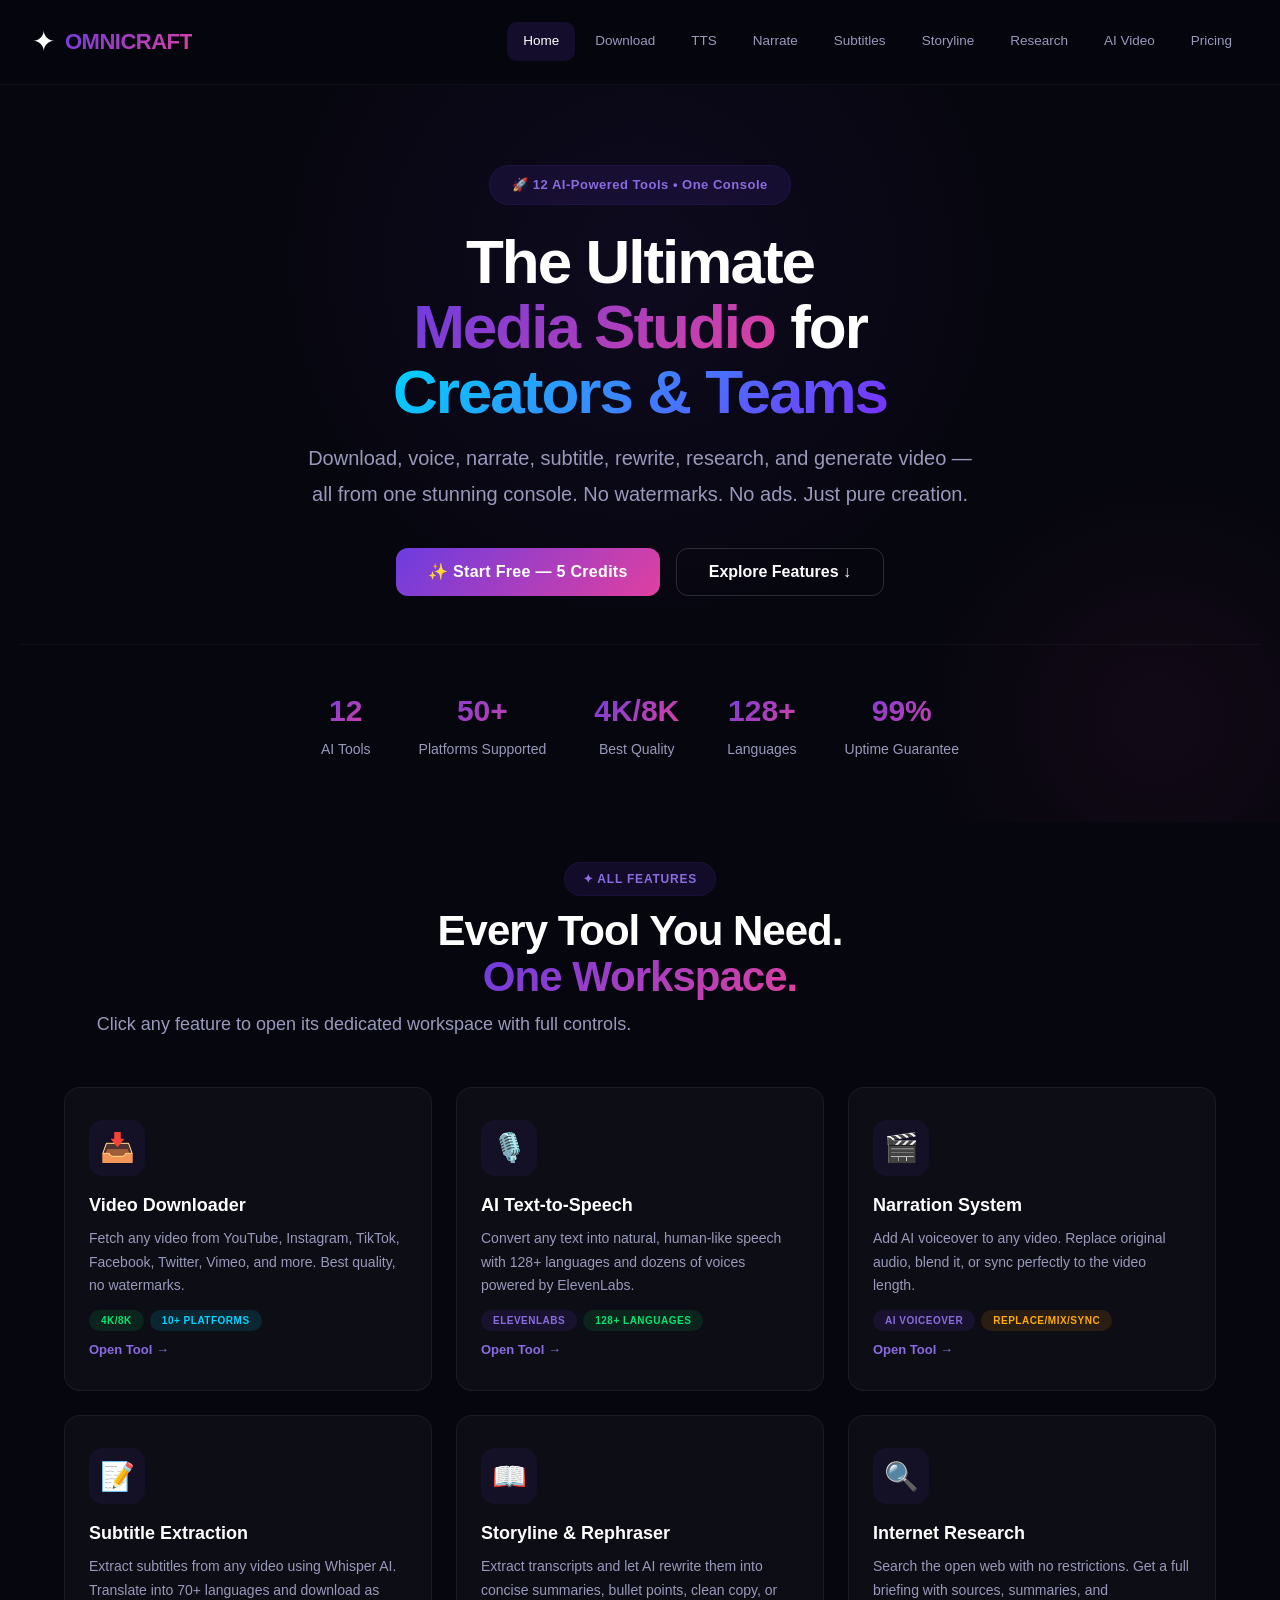
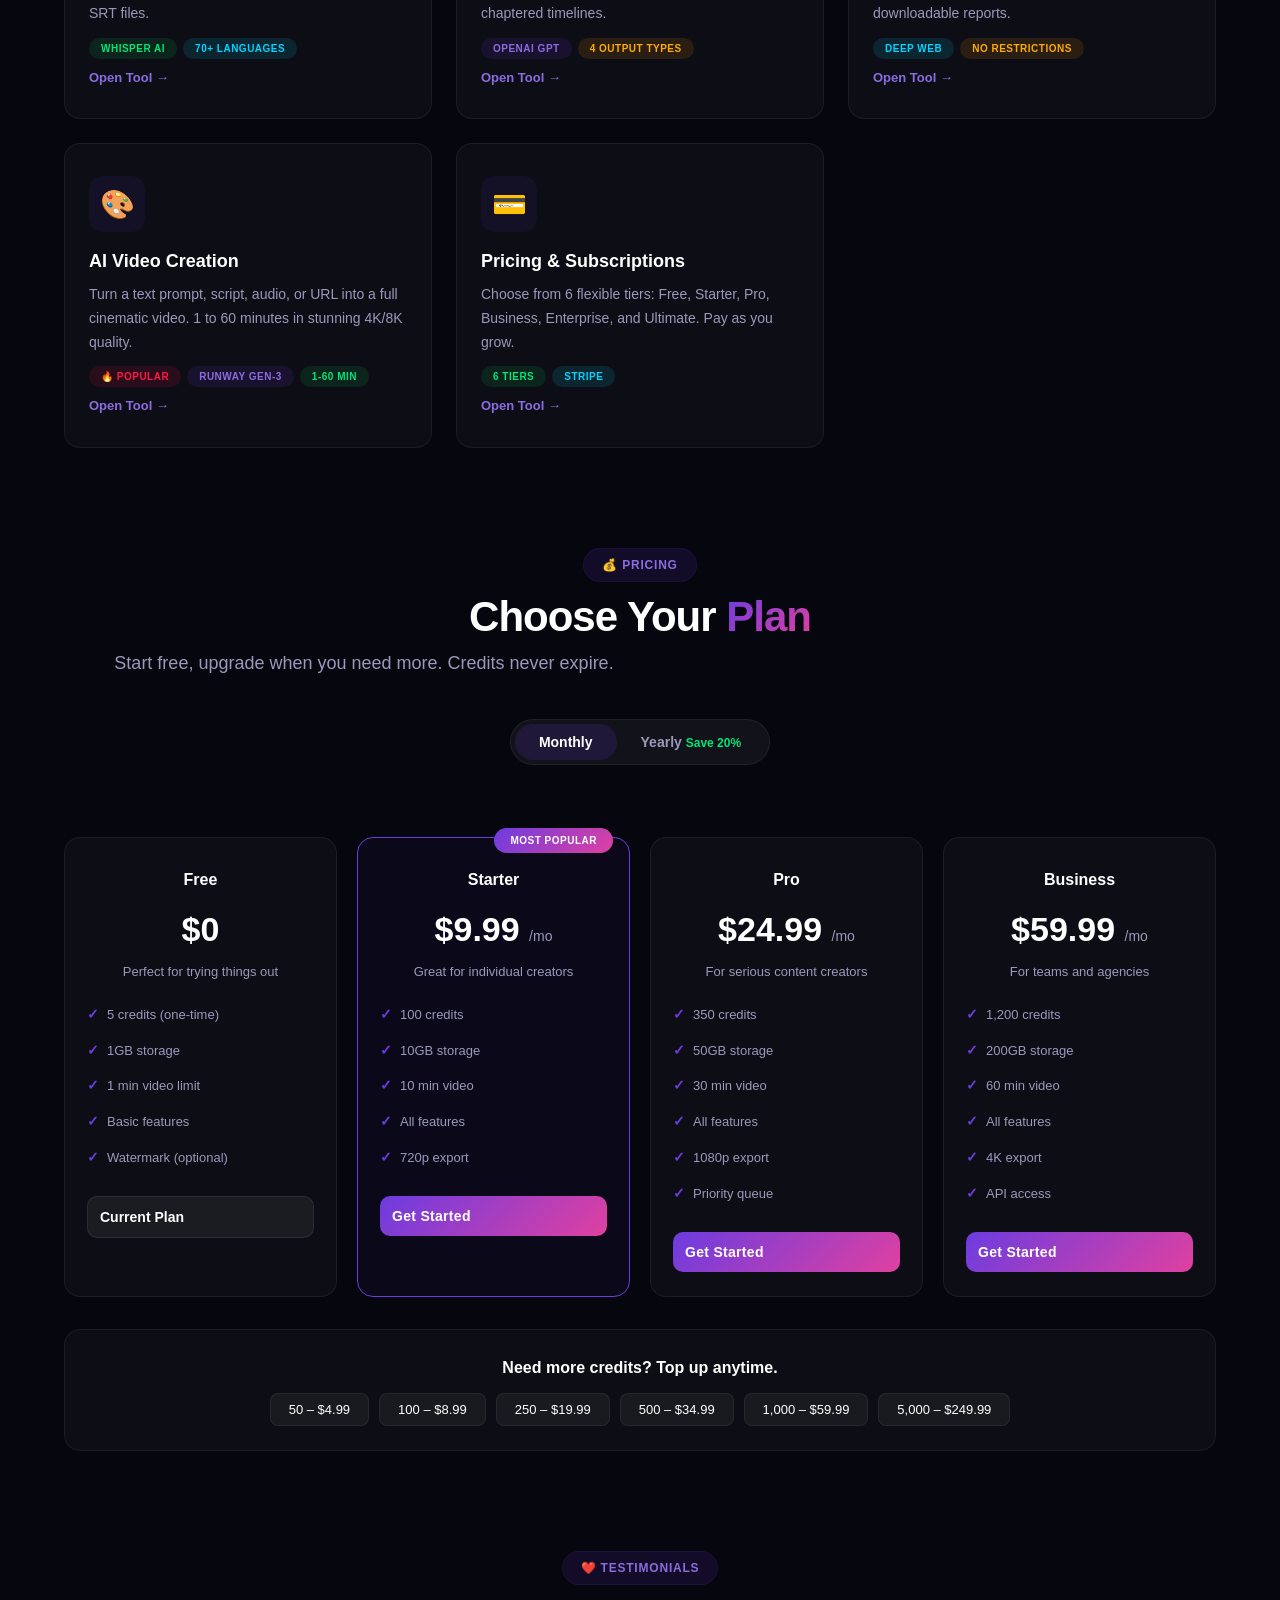
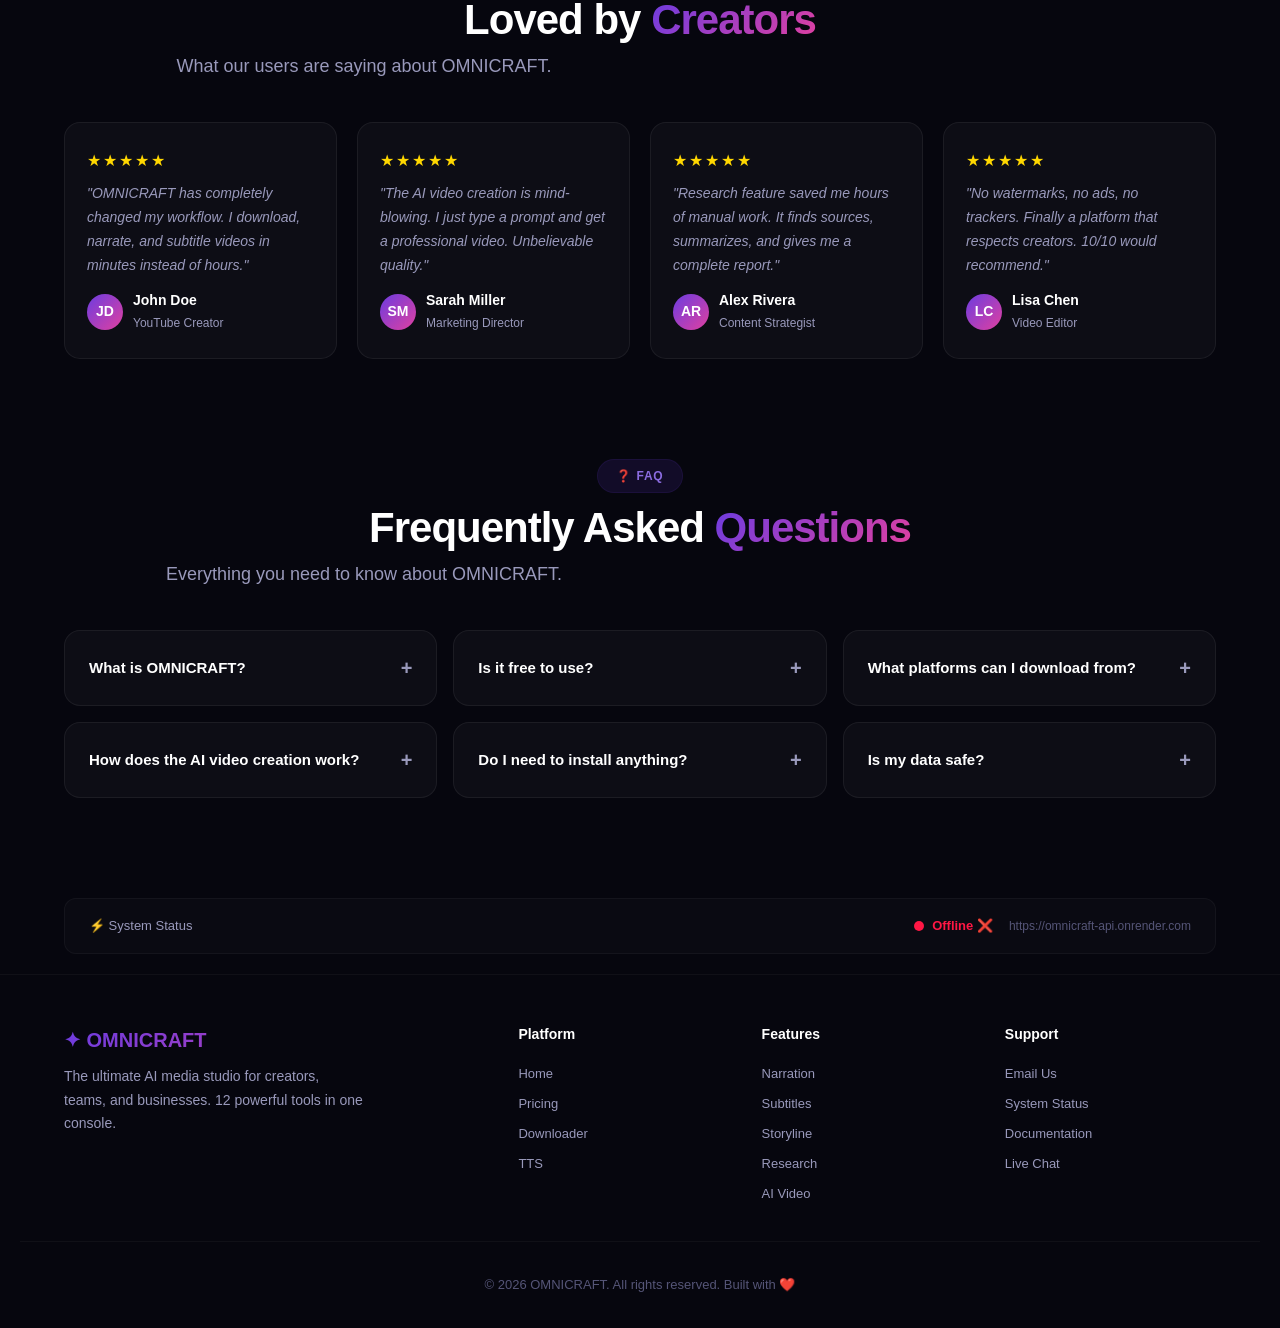
==== frontend/index.html @ 331566a0 "Rename index to index.html" ====
<!DOCTYPE html>
<html lang="en">
<head>
    <meta charset="UTF-8" />
    <meta name="viewport" content="width=device-width, initial-scale=1.0" />
    <title>OMNICRAFT – The Ultimate AI Video Studio</title>
    <meta name="description" content="12 AI-powered media tools in one platform. Download, narrate, subtitle, research, and create videos. No watermarks. No ads." />

    <style>
        /* ============================================================
                   RESET & BASE
                   ============================================================ */
        *,
        *::before,
        *::after {
            margin: 0;
            padding: 0;
            box-sizing: border-box;
        }

        :root {
            --bg-primary: #06060e;
            --bg-secondary: #0a0a18;
            --bg-card: rgba(255, 255, 255, 0.03);
            --border-card: rgba(255, 255, 255, 0.06);
            --text-primary: #ffffff;
            --text-secondary: #9999bb;
            --text-muted: #555577;
            --gradient-1: linear-gradient(135deg, #6c3ce0, #e040a0);
            --gradient-2: linear-gradient(135deg, #00d4ff, #7b2ffc);
            --gradient-3: linear-gradient(135deg, #f7971e, #ffd200);
            --shadow-glow: 0 8px 48px rgba(108, 60, 224, 0.2);
            --radius: 16px;
            --transition: 0.4s cubic-bezier(0.25, 0.46, 0.45, 0.94);
        }

        html {
            scroll-behavior: smooth;
        }

        body {
            background: var(--bg-primary);
            color: var(--text-primary);
            font-family: -apple-system, BlinkMacSystemFont, 'Segoe UI', Roboto, 'Helvetica Neue', Arial, sans-serif;
            min-height: 100vh;
            line-height: 1.7;
            overflow-x: hidden;
        }

        ::-webkit-scrollbar {
            width: 6px;
        }
        ::-webkit-scrollbar-track {
            background: var(--bg-primary);
        }
        ::-webkit-scrollbar-thumb {
            background: #6c3ce0;
            border-radius: 10px;
        }

        a {
            color: inherit;
            text-decoration: none;
        }

        .container {
            max-width: 1200px;
            margin: 0 auto;
            padding: 0 24px;
        }

        .gradient-text {
            background: var(--gradient-1);
            -webkit-background-clip: text;
            -webkit-text-fill-color: transparent;
            background-clip: text;
        }

        .gradient-text-2 {
            background: var(--gradient-2);
            -webkit-background-clip: text;
            -webkit-text-fill-color: transparent;
            background-clip: text;
        }

        .section-badge {
            display: inline-block;
            background: rgba(108, 60, 224, 0.12);
            color: #8b6ce0;
            padding: 6px 18px;
            border-radius: 100px;
            font-size: 12px;
            font-weight: 600;
            letter-spacing: 0.8px;
            text-transform: uppercase;
            margin-bottom: 12px;
            border: 1px solid rgba(108, 60, 224, 0.1);
        }

        .section-title {
            font-size: 42px;
            font-weight: 900;
            letter-spacing: -1px;
            margin-bottom: 8px;
            line-height: 1.1;
        }

        .section-subtitle {
            color: var(--text-secondary);
            font-size: 18px;
            max-width: 600px;
            margin-bottom: 40px;
        }

        .text-center {
            text-align: center;
        }

        .text-center .section-subtitle {
            margin-left: auto;
            margin-right: auto;
        }

        /* ============================================================
                   BUTTONS
                   ============================================================ */
        .btn-primary {
            background: var(--gradient-1);
            color: #fff;
            border: none;
            padding: 14px 32px;
            border-radius: 12px;
            font-weight: 700;
            font-size: 16px;
            cursor: pointer;
            transition: all var(--transition);
            letter-spacing: 0.3px;
            position: relative;
            overflow: hidden;
            display: inline-flex;
            align-items: center;
            gap: 8px;
        }

        .btn-primary:hover {
            transform: translateY(-3px);
            box-shadow: 0 12px 40px rgba(108, 60, 224, 0.35);
        }

        .btn-primary:active {
            transform: scale(0.97);
        }

        .btn-secondary {
            background: rgba(255, 255, 255, 0.06);
            color: #fff;
            border: 1px solid rgba(255, 255, 255, 0.08);
            padding: 14px 32px;
            border-radius: 12px;
            font-weight: 600;
            font-size: 16px;
            cursor: pointer;
            transition: all var(--transition);
            display: inline-flex;
            align-items: center;
            gap: 8px;
        }

        .btn-secondary:hover {
            background: rgba(255, 255, 255, 0.1);
            border-color: rgba(255, 255, 255, 0.2);
            transform: translateY(-3px);
        }

        .btn-success {
            background: linear-gradient(135deg, #00c853, #00e676);
            color: #fff;
            border: none;
            padding: 14px 32px;
            border-radius: 12px;
            font-weight: 700;
            font-size: 16px;
            cursor: pointer;
            transition: all var(--transition);
            display: inline-flex;
            align-items: center;
            gap: 8px;
        }

        .btn-success:hover {
            transform: translateY(-3px);
            box-shadow: 0 12px 40px rgba(0, 200, 83, 0.3);
        }

        .btn-outline {
            background: transparent;
            color: #fff;
            border: 1.5px solid rgba(255, 255, 255, 0.15);
            padding: 14px 32px;
            border-radius: 12px;
            font-weight: 600;
            font-size: 16px;
            cursor: pointer;
            transition: all var(--transition);
            display: inline-flex;
            align-items: center;
            gap: 8px;
        }

        .btn-outline:hover {
            background: rgba(255, 255, 255, 0.05);
            border-color: rgba(255, 255, 255, 0.3);
            transform: translateY(-3px);
        }

        .btn-sm {
            padding: 10px 22px;
            font-size: 14px;
        }

        /* ============================================================
                   NAVIGATION
                   ============================================================ */
        nav {
            display: flex;
            justify-content: space-between;
            align-items: center;
            padding: 18px 32px;
            background: rgba(6, 6, 14, 0.92);
            backdrop-filter: blur(20px);
            -webkit-backdrop-filter: blur(20px);
            border-bottom: 1px solid rgba(255, 255, 255, 0.04);
            position: sticky;
            top: 0;
            z-index: 1000;
            flex-wrap: wrap;
            gap: 12px;
        }

        .nav-brand {
            display: flex;
            align-items: center;
            gap: 10px;
            cursor: pointer;
            user-select: none;
        }

        .nav-brand .logo-icon {
            font-size: 28px;
        }

        .nav-brand .logo-text {
            font-size: 22px;
            font-weight: 800;
            background: var(--gradient-1);
            -webkit-background-clip: text;
            -webkit-text-fill-color: transparent;
            background-clip: text;
            letter-spacing: -0.5px;
        }

        .nav-links {
            display: flex;
            align-items: center;
            gap: 4px;
            flex-wrap: wrap;
        }

        .nav-links a {
            color: var(--text-secondary);
            font-size: 13.5px;
            font-weight: 500;
            padding: 8px 16px;
            border-radius: 10px;
            transition: all var(--transition);
            cursor: pointer;
        }

        .nav-links a:hover {
            color: #fff;
            background: rgba(255, 255, 255, 0.05);
        }

        .nav-links a.active {
            color: #fff;
            background: rgba(108, 60, 224, 0.15);
        }

        .nav-actions {
            display: flex;
            align-items: center;
            gap: 10px;
        }

        /* Mobile hamburger */
        .nav-toggle {
            display: none;
            background: none;
            border: none;
            color: #fff;
            font-size: 24px;
            cursor: pointer;
            padding: 4px 8px;
        }

        /* ============================================================
                   PAGE SYSTEM
                   ============================================================ */
        .page {
            display: none;
            animation: fadeSlideUp 0.5s ease;
        }

        .page.active {
            display: block;
        }

        @keyframes fadeSlideUp {
            from {
                opacity: 0;
                transform: translateY(30px);
            }
            to {
                opacity: 1;
                transform: translateY(0);
            }
        }

        .back-btn {
            display: inline-flex;
            align-items: center;
            gap: 8px;
            background: rgba(255, 255, 255, 0.05);
            border: none;
            color: var(--text-secondary);
            padding: 10px 20px;
            border-radius: 10px;
            cursor: pointer;
            font-size: 14px;
            font-weight: 500;
            transition: all var(--transition);
            margin-bottom: 28px;
        }

        .back-btn:hover {
            background: rgba(255, 255, 255, 0.1);
            color: #fff;
            transform: translateX(-4px);
        }

        .page-header {
            margin-bottom: 32px;
        }

        .page-header h1 {
            font-size: 38px;
            font-weight: 900;
            letter-spacing: -0.5px;
            margin-bottom: 6px;
        }

        .page-header p {
            color: var(--text-secondary);
            font-size: 18px;
        }

        .page-content {
            max-width: 900px;
            margin: 0 auto;
        }

        /* ============================================================
                   HOME – HERO
                   ============================================================ */
        .hero {
            position: relative;
            padding: 80px 20px 60px;
            text-align: center;
            overflow: hidden;
        }

        .hero-bg-glow {
            position: absolute;
            top: -30%;
            left: 50%;
            transform: translateX(-50%);
            width: 800px;
            height: 800px;
            background: radial-gradient(circle, rgba(108, 60, 224, 0.08), transparent 70%);
            pointer-events: none;
            z-index: 0;
        }

        .hero-bg-glow-2 {
            position: absolute;
            bottom: -20%;
            right: -10%;
            width: 500px;
            height: 500px;
            background: radial-gradient(circle, rgba(224, 64, 160, 0.06), transparent 70%);
            pointer-events: none;
            z-index: 0;
        }

        .hero-content {
            position: relative;
            z-index: 1;
        }

        .hero-badge {
            display: inline-block;
            background: rgba(108, 60, 224, 0.12);
            color: #8b6ce0;
            padding: 8px 22px;
            border-radius: 100px;
            font-size: 13px;
            font-weight: 600;
            letter-spacing: 0.5px;
            margin-bottom: 24px;
            border: 1px solid rgba(108, 60, 224, 0.1);
            animation: pulseBadge 2s infinite;
        }

        @keyframes pulseBadge {
            0%,
            100% {
                transform: scale(1);
            }
            50% {
                transform: scale(1.02);
            }
        }

        .hero h1 {
            font-size: 62px;
            font-weight: 900;
            line-height: 1.05;
            letter-spacing: -2px;
            margin-bottom: 16px;
        }

        .hero h1 .highlight {
            background: var(--gradient-1);
            -webkit-background-clip: text;
            -webkit-text-fill-color: transparent;
            background-clip: text;
        }

        .hero h1 .highlight-2 {
            background: var(--gradient-2);
            -webkit-background-clip: text;
            -webkit-text-fill-color: transparent;
            background-clip: text;
        }

        .hero p {
            color: var(--text-secondary);
            font-size: 20px;
            max-width: 680px;
            margin: 0 auto 36px;
            line-height: 1.8;
        }

        .hero-actions {
            display: flex;
            justify-content: center;
            gap: 16px;
            flex-wrap: wrap;
            margin-bottom: 48px;
        }

        .hero-stats {
            display: flex;
            justify-content: center;
            gap: 48px;
            padding-top: 40px;
            border-top: 1px solid rgba(255, 255, 255, 0.04);
            flex-wrap: wrap;
        }

        .hero-stats .stat {
            text-align: center;
        }

        .hero-stats .stat .number {
            font-size: 30px;
            font-weight: 900;
            background: var(--gradient-1);
            -webkit-background-clip: text;
            -webkit-text-fill-color: transparent;
            background-clip: text;
        }

        .hero-stats .stat .label {
            font-size: 14px;
            color: var(--text-secondary);
            font-weight: 500;
            margin-top: 2px;
        }

        /* ============================================================
                   HOME – FEATURES SECTION (DETAILED)
                   ============================================================ */
        .features-section {
            padding: 40px 0 60px;
        }

        .features-section .section-header {
            text-align: center;
            margin-bottom: 48px;
        }

        .features-grid {
            display: grid;
            grid-template-columns: repeat(auto-fit, minmax(280px, 1fr));
            gap: 24px;
        }

        .feature-card {
            background: var(--bg-card);
            border: 1px solid var(--border-card);
            border-radius: var(--radius);
            padding: 32px 24px 28px;
            cursor: pointer;
            transition: all var(--transition);
            position: relative;
            overflow: hidden;
            text-align: left;
        }

        .feature-card::before {
            content: '';
            position: absolute;
            top: 0;
            left: 0;
            right: 0;
            bottom: 0;
            background: var(--gradient-1);
            opacity: 0;
            transition: opacity var(--transition);
            border-radius: var(--radius);
        }

        .feature-card:hover::before {
            opacity: 0.05;
        }

        .feature-card:hover {
            transform: translateY(-8px);
            border-color: rgba(108, 60, 224, 0.2);
            box-shadow: var(--shadow-glow);
        }

        .feature-card:active {
            transform: scale(0.98);
        }

        .feature-card .icon-wrap {
            display: inline-flex;
            align-items: center;
            justify-content: center;
            width: 56px;
            height: 56px;
            background: rgba(108, 60, 224, 0.08);
            border-radius: 14px;
            font-size: 28px;
            margin-bottom: 14px;
            position: relative;
            z-index: 1;
            transition: all var(--transition);
        }

        .feature-card:hover .icon-wrap {
            background: rgba(108, 60, 224, 0.15);
            transform: scale(1.05);
        }

        .feature-card h3 {
            font-size: 18px;
            font-weight: 700;
            margin-bottom: 6px;
            position: relative;
            z-index: 1;
        }

        .feature-card p {
            font-size: 14px;
            color: var(--text-secondary);
            line-height: 1.7;
            margin-bottom: 12px;
            position: relative;
            z-index: 1;
        }

        .feature-card .feature-tags {
            display: flex;
            gap: 6px;
            flex-wrap: wrap;
            position: relative;
            z-index: 1;
        }

        .feature-card .feature-tags span {
            font-size: 10px;
            font-weight: 600;
            padding: 2px 12px;
            border-radius: 100px;
            text-transform: uppercase;
            letter-spacing: 0.5px;
        }

        .feature-card .feature-tags .tag-purple {
            background: rgba(108, 60, 224, 0.12);
            color: #8b6ce0;
        }

        .feature-card .feature-tags .tag-green {
            background: rgba(0, 200, 83, 0.12);
            color: #00e676;
        }

        .feature-card .feature-tags .tag-orange {
            background: rgba(255, 152, 0, 0.12);
            color: #ffab00;
        }

        .feature-card .feature-tags .tag-blue {
            background: rgba(0, 212, 255, 0.12);
            color: #00d4ff;
        }

        .feature-card .feature-tags .tag-red {
            background: rgba(255, 23, 68, 0.12);
            color: #ff1744;
        }

        .feature-card .learn-more {
            display: inline-flex;
            align-items: center;
            gap: 4px;
            color: #8b6ce0;
            font-size: 13px;
            font-weight: 600;
            margin-top: 8px;
            position: relative;
            z-index: 1;
            transition: all var(--transition);
        }

        .feature-card:hover .learn-more {
            gap: 10px;
            color: #a88cff;
        }

        /* ============================================================
                   HOME – PRICING SECTION
                   ============================================================ */
        .pricing-section {
            padding: 40px 0 60px;
        }

        .pricing-section .section-header {
            text-align: center;
            margin-bottom: 40px;
        }

        .pricing-toggle {
            display: inline-flex;
            background: rgba(255, 255, 255, 0.05);
            border-radius: 100px;
            padding: 4px;
            margin-bottom: 32px;
            border: 1px solid rgba(255, 255, 255, 0.06);
        }

        .pricing-toggle button {
            background: none;
            border: none;
            padding: 10px 24px;
            border-radius: 100px;
            color: var(--text-secondary);
            font-weight: 600;
            font-size: 14px;
            cursor: pointer;
            transition: all var(--transition);
        }

        .pricing-toggle button.active {
            background: rgba(108, 60, 224, 0.15);
            color: #fff;
        }

        .pricing-toggle button:hover:not(.active) {
            color: #fff;
        }

        .pricing-grid {
            display: grid;
            grid-template-columns: repeat(auto-fit, minmax(220px, 1fr));
            gap: 20px;
        }

        .pricing-card {
            background: var(--bg-card);
            border: 1px solid var(--border-card);
            border-radius: var(--radius);
            padding: 28px 22px 24px;
            text-align: center;
            transition: all var(--transition);
            position: relative;
        }

        .pricing-card:hover {
            transform: translateY(-6px);
            border-color: rgba(255, 255, 255, 0.1);
            box-shadow: var(--shadow-glow);
        }

        .pricing-card.popular {
            border-color: #6c3ce0;
            background: rgba(108, 60, 224, 0.05);
        }

        .pricing-card.popular .popular-badge {
            position: absolute;
            top: -10px;
            right: 16px;
            background: var(--gradient-1);
            color: #fff;
            font-size: 10px;
            font-weight: 700;
            padding: 4px 16px;
            border-radius: 100px;
            text-transform: uppercase;
            letter-spacing: 0.5px;
        }

        .pricing-card .plan-name {
            font-size: 16px;
            font-weight: 700;
        }

        .pricing-card .plan-price {
            font-size: 34px;
            font-weight: 900;
            margin: 8px 0 2px;
        }

        .pricing-card .plan-price small {
            font-size: 14px;
            font-weight: 400;
            color: var(--text-secondary);
        }

        .pricing-card .plan-desc {
            font-size: 13px;
            color: var(--text-secondary);
            margin-bottom: 14px;
        }

        .pricing-card .plan-features {
            list-style: none;
            margin: 14px 0 20px;
            text-align: left;
        }

        .pricing-card .plan-features li {
            padding: 6px 0;
            color: var(--text-secondary);
            font-size: 13px;
            display: flex;
            align-items: center;
            gap: 8px;
        }

        .pricing-card .plan-features li::before {
            content: '✓';
            color: #6c3ce0;
            font-weight: 700;
            font-size: 14px;
        }

        .pricing-card .btn {
            width: 100%;
            padding: 12px;
            border: none;
            border-radius: 10px;
            font-weight: 700;
            cursor: pointer;
            transition: all var(--transition);
            font-size: 14px;
        }

        .pricing-card .btn-primary {
            color: #fff;
        }

        .pricing-card .btn-secondary {
            color: #fff;
            background: rgba(255, 255, 255, 0.06);
            border: 1px solid rgba(255, 255, 255, 0.08);
        }

        .pricing-card .btn-secondary:hover {
            background: rgba(255, 255, 255, 0.12);
        }

        .pricing-extra {
            margin-top: 32px;
            padding: 24px;
            background: var(--bg-card);
            border: 1px solid var(--border-card);
            border-radius: var(--radius);
            text-align: center;
        }

        .pricing-extra h4 {
            font-size: 16px;
            margin-bottom: 12px;
        }

        .pricing-extra .credit-packs {
            display: flex;
            justify-content: center;
            gap: 10px;
            flex-wrap: wrap;
        }

        .pricing-extra .credit-packs button {
            background: rgba(255, 255, 255, 0.05);
            border: 1px solid rgba(255, 255, 255, 0.06);
            color: #fff;
            padding: 8px 18px;
            border-radius: 8px;
            cursor: pointer;
            font-size: 13px;
            transition: all var(--transition);
        }

        .pricing-extra .credit-packs button:hover {
            background: rgba(255, 255, 255, 0.1);
            transform: translateY(-2px);
        }

        /* ============================================================
                   HOME – TESTIMONIALS
                   ============================================================ */
        .testimonials-section {
            padding: 40px 0 60px;
        }

        .testimonials-section .section-header {
            text-align: center;
            margin-bottom: 40px;
        }

        .testimonial-grid {
            display: grid;
            grid-template-columns: repeat(auto-fit, minmax(240px, 1fr));
            gap: 20px;
        }

        .testimonial-card {
            background: var(--bg-card);
            border: 1px solid var(--border-card);
            border-radius: var(--radius);
            padding: 24px 22px;
            transition: all var(--transition);
        }

        .testimonial-card:hover {
            border-color: rgba(108, 60, 224, 0.15);
            transform: translateY(-4px);
        }

        .testimonial-card .stars {
            color: #ffd700;
            font-size: 16px;
            letter-spacing: 2px;
            margin-bottom: 8px;
        }

        .testimonial-card blockquote {
            color: var(--text-secondary);
            font-size: 14px;
            line-height: 1.7;
            font-style: italic;
            margin-bottom: 12px;
        }

        .testimonial-card .author {
            display: flex;
            align-items: center;
            gap: 10px;
        }

        .testimonial-card .author .avatar {
            width: 36px;
            height: 36px;
            border-radius: 50%;
            background: var(--gradient-1);
            display: flex;
            align-items: center;
            justify-content: center;
            font-weight: 700;
            font-size: 14px;
        }

        .testimonial-card .author .name {
            font-size: 14px;
            font-weight: 600;
        }

        .testimonial-card .author .role {
            font-size: 12px;
            color: var(--text-secondary);
        }

        /* ============================================================
                   HOME – FAQ
                   ============================================================ */
        .faq-section {
            padding: 40px 0 60px;
        }

        .faq-section .section-header {
            text-align: center;
            margin-bottom: 40px;
        }

        .faq-grid {
            display: grid;
            grid-template-columns: repeat(auto-fit, minmax(300px, 1fr));
            gap: 16px;
        }

        .faq-item {
            background: var(--bg-card);
            border: 1px solid var(--border-card);
            border-radius: var(--radius);
            padding: 20px 24px;
            cursor: pointer;
            transition: all var(--transition);
        }

        .faq-item:hover {
            border-color: rgba(255, 255, 255, 0.1);
        }

        .faq-item .question {
            font-weight: 700;
            font-size: 15px;
            display: flex;
            justify-content: space-between;
            align-items: center;
        }

        .faq-item .question .toggle {
            font-size: 20px;
            color: var(--text-secondary);
            transition: all var(--transition);
        }

        .faq-item .answer {
            color: var(--text-secondary);
            font-size: 14px;
            line-height: 1.7;
            max-height: 0;
            overflow: hidden;
            transition: max-height 0.4s ease, padding 0.3s ease;
        }

        .faq-item.open .answer {
            max-height: 200px;
            padding-top: 12px;
        }

        .faq-item.open .question .toggle {
            transform: rotate(45deg);
        }

        /* ============================================================
                   FOOTER
                   ============================================================ */
        .footer {
            padding: 48px 20px 32px;
            border-top: 1px solid rgba(255, 255, 255, 0.04);
            margin-top: 20px;
        }

        .footer-grid {
            display: grid;
            grid-template-columns: 2fr 1fr 1fr 1fr;
            gap: 32px;
            max-width: 1200px;
            margin: 0 auto;
            padding: 0 24px;
        }

        .footer-brand .logo-text {
            font-size: 20px;
            font-weight: 800;
            background: var(--gradient-1);
            -webkit-background-clip: text;
            -webkit-text-fill-color: transparent;
            background-clip: text;
        }

        .footer-brand p {
            color: var(--text-secondary);
            font-size: 14px;
            margin-top: 8px;
            max-width: 300px;
            line-height: 1.7;
        }

        .footer-col h5 {
            font-size: 14px;
            font-weight: 700;
            margin-bottom: 12px;
            color: #fff;
        }

        .footer-col a {
            display: block;
            color: var(--text-secondary);
            font-size: 13px;
            padding: 4px 0;
            transition: color var(--transition);
            cursor: pointer;
        }

        .footer-col a:hover {
            color: #fff;
        }

        .footer-bottom {
            text-align: center;
            padding-top: 32px;
            margin-top: 32px;
            border-top: 1px solid rgba(255, 255, 255, 0.04);
            color: var(--text-muted);
            font-size: 13px;
        }

        /* ============================================================
                   FEATURE PAGES – CARDS & FORMS
                   ============================================================ */
        .card {
            background: var(--bg-card);
            border: 1px solid var(--border-card);
            border-radius: var(--radius);
            padding: 28px;
            margin-bottom: 20px;
            transition: border-color var(--transition);
        }

        .card:hover {
            border-color: rgba(255, 255, 255, 0.08);
        }

        .card h3 {
            font-size: 18px;
            font-weight: 700;
            margin-bottom: 16px;
        }

        .card label {
            display: block;
            font-size: 13px;
            font-weight: 600;
            color: var(--text-secondary);
            margin-bottom: 4px;
            margin-top: 14px;
        }

        .card label:first-of-type {
            margin-top: 0;
        }

        .card input,
        .card textarea,
        .card select {
            width: 100%;
            padding: 12px 16px;
            background: rgba(255, 255, 255, 0.04);
            border: 1px solid rgba(255, 255, 255, 0.06);
            border-radius: 10px;
            color: #fff;
            font-size: 14px;
            font-family: inherit;
            transition: all var(--transition);
        }

        .card input:focus,
        .card textarea:focus,
        .card select:focus {
            outline: none;
            border-color: #6c3ce0;
            background: rgba(255, 255, 255, 0.06);
            box-shadow: 0 0 0 3px rgba(108, 60, 224, 0.1);
        }

        .card textarea {
            min-height: 100px;
            resize: vertical;
        }

        .card select option {
            background: #14141e;
            color: #fff;
        }

        .form-row {
            display: grid;
            grid-template-columns: 1fr 1fr;
            gap: 14px;
        }

        .form-grid-3 {
            display: grid;
            grid-template-columns: repeat(auto-fit, minmax(160px, 1fr));
            gap: 12px;
        }

        .form-grid-4 {
            display: grid;
            grid-template-columns: repeat(auto-fit, minmax(140px, 1fr));
            gap: 12px;
        }

        .output-box {
            background: rgba(255, 255, 255, 0.02);
            border: 1px solid rgba(255, 255, 255, 0.05);
            border-radius: 10px;
            padding: 16px;
            min-height: 70px;
            color: var(--text-secondary);
            font-size: 14px;
            line-height: 1.7;
            margin-top: 14px;
            white-space: pre-wrap;
            word-break: break-word;
            transition: all var(--transition);
        }

        .output-box.has-content {
            color: #eee;
            border-color: rgba(108, 60, 224, 0.15);
        }

        .status-badge {
            display: inline-block;
            padding: 4px 14px;
            border-radius: 100px;
            font-size: 12px;
            font-weight: 600;
            margin-top: 8px;
            margin-right: 6px;
        }

        .status-badge.purple {
            background: rgba(108, 60, 224, 0.12);
            color: #8b6ce0;
        }

        .status-badge.green {
            background: rgba(0, 200, 83, 0.12);
            color: #00e676;
        }

        .status-badge.orange {
            background: rgba(255, 152, 0, 0.12);
            color: #ffab00;
        }

        .status-badge.blue {
            background: rgba(0, 212, 255, 0.12);
            color: #00d4ff;
        }

        /* ============================================================
                   STATUS BAR
                   ============================================================ */
        .status-bar {
            background: rgba(255, 255, 255, 0.02);
            border: 1px solid rgba(255, 255, 255, 0.04);
            border-radius: 12px;
            padding: 16px 24px;
            display: flex;
            justify-content: space-between;
            align-items: center;
            flex-wrap: wrap;
            gap: 12px;
            margin-top: 40px;
        }

        .status-bar .status-label {
            font-size: 13px;
            color: var(--text-secondary);
        }

        .status-bar .status-indicator {
            display: flex;
            align-items: center;
            gap: 8px;
            font-size: 13px;
            font-weight: 600;
        }

        .status-bar .status-indicator .dot {
            width: 10px;
            height: 10px;
            border-radius: 50%;
            display: inline-block;
            animation: pulse 2s infinite;
        }

        .status-bar .status-indicator .dot.online {
            background: #00e676;
        }

        .status-bar .status-indicator .dot.offline {
            background: #ff1744;
            animation: none;
        }

        .status-bar .status-indicator .dot.checking {
            background: #ffab00;
        }

        @keyframes pulse {
            0%,
            100% {
                opacity: 1;
            }
            50% {
                opacity: 0.3;
            }
        }

        /* ============================================================
                   TOAST
                   ============================================================ */
        .toast-container {
            position: fixed;
            bottom: 30px;
            right: 30px;
            z-index: 9999;
            display: flex;
            flex-direction: column;
            gap: 10px;
            max-width: 420px;
            width: 100%;
        }

        .toast {
            background: rgba(16, 16, 32, 0.96);
            backdrop-filter: blur(16px);
            border: 1px solid rgba(255, 255, 255, 0.06);
            border-radius: 12px;
            padding: 14px 20px;
            color: #fff;
            font-size: 14px;
            box-shadow: 0 8px 40px rgba(0, 0, 0, 0.5);
            animation: toastIn 0.35s ease;
            border-left: 4px solid #6c3ce0;
        }

        .toast.success {
            border-left-color: #00e676;
        }
        .toast.error {
            border-left-color: #ff1744;
        }
        .toast.info {
            border-left-color: #00d4ff;
        }

        @keyframes toastIn {
            from {
                opacity: 0;
                transform: translateY(20px) scale(0.97);
            }
            to {
                opacity: 1;
                transform: translateY(0) scale(1);
            }
        }

        /* ============================================================
                   RESPONSIVE
                   ============================================================ */
        @media (max-width: 1024px) {
            .hero h1 {
                font-size: 48px;
            }
            .section-title {
                font-size: 34px;
            }
            .features-grid {
                grid-template-columns: repeat(auto-fit, minmax(240px, 1fr));
            }
            .footer-grid {
                grid-template-columns: 1fr 1fr;
            }
        }

        @media (max-width: 768px) {
            nav {
                padding: 12px 16px;
            }
            .nav-toggle {
                display: block;
            }
            .nav-links {
                display: none;
                width: 100%;
                flex-direction: column;
                align-items: flex-start;
                padding-top: 12px;
                gap: 6px;
            }
            .nav-links.open {
                display: flex;
            }
            .nav-links a {
                width: 100%;
                padding: 10px 12px;
            }

            .hero {
                padding: 40px 16px 30px;
            }
            .hero h1 {
                font-size: 34px;
            }
            .hero p {
                font-size: 17px;
            }
            .hero-stats {
                gap: 24px;
            }
            .hero-stats .stat .number {
                font-size: 22px;
            }

            .section-title {
                font-size: 28px;
            }
            .section-subtitle {
                font-size: 15px;
            }

            .features-grid {
                grid-template-columns: 1fr 1fr;
                gap: 14px;
            }
            .feature-card {
                padding: 22px 18px 20px;
            }
            .feature-card .icon-wrap {
                width: 44px;
                height: 44px;
                font-size: 22px;
            }
            .feature-card h3 {
                font-size: 15px;
            }
            .feature-card p {
                font-size: 13px;
            }

            .pricing-grid {
                grid-template-columns: 1fr 1fr;
            }

            .testimonial-grid {
                grid-template-columns: 1fr 1fr;
            }
            .faq-grid {
                grid-template-columns: 1fr;
            }

            .footer-grid {
                grid-template-columns: 1fr;
                gap: 24px;
            }

            .form-row {
                grid-template-columns: 1fr;
            }
            .form-grid-3 {
                grid-template-columns: 1fr 1fr;
            }
            .form-grid-4 {
                grid-template-columns: 1fr 1fr;
            }

            .page-header h1 {
                font-size: 28px;
            }
            .page-header p {
                font-size: 15px;
            }
            .card {
                padding: 20px 16px;
            }

            .toast-container {
                right: 16px;
                left: 16px;
                max-width: none;
                bottom: 16px;
            }
            .status-bar {
                flex-direction: column;
                text-align: center;
            }
        }

        @media (max-width: 480px) {
            .hero h1 {
                font-size: 28px;
            }
            .features-grid {
                grid-template-columns: 1fr;
            }
            .pricing-grid {
                grid-template-columns: 1fr;
            }
            .testimonial-grid {
                grid-template-columns: 1fr;
            }
            .form-grid-3 {
                grid-template-columns: 1fr;
            }
            .form-grid-4 {
                grid-template-columns: 1fr;
            }
            .hero-actions {
                flex-direction: column;
                align-items: center;
            }
            .hero-actions .btn {
                width: 100%;
                justify-content: center;
            }
            .pricing-extra .credit-packs {
                flex-direction: column;
                align-items: center;
            }
            .pricing-extra .credit-packs button {
                width: 100%;
            }
        }
    </style>
</head>

<body>

    <!-- ====== TOAST ====== -->
    <div class="toast-container" id="toastContainer"></div>

    <!-- ============================================================
    NAVIGATION
    ============================================================ -->
    <nav>
        <div class="nav-brand" onclick="navigateTo('home')">
            <span class="logo-icon">✦</span>
            <span class="logo-text">OMNICRAFT</span>
        </div>
        <button class="nav-toggle" id="navToggle" onclick="toggleNav()">☰</button>
        <div class="nav-links" id="navLinks">
            <a class="active" onclick="navigateTo('home')">Home</a>
            <a onclick="navigateTo('downloader')">Download</a>
            <a onclick="navigateTo('tts')">TTS</a>
            <a onclick="navigateTo('narration')">Narrate</a>
            <a onclick="navigateTo('subtitles')">Subtitles</a>
            <a onclick="navigateTo('storyline')">Storyline</a>
            <a onclick="navigateTo('research')">Research</a>
            <a onclick="navigateTo('video')">AI Video</a>
            <a onclick="navigateTo('pricing')">Pricing</a>
        </div>
    </nav>

    <!-- ============================================================
    HOME PAGE
    ============================================================ -->
    <div id="page-home" class="page active">

        <!-- HERO -->
        <section class="hero">
            <div class="hero-bg-glow"></div>
            <div class="hero-bg-glow-2"></div>
            <div class="hero-content">
                <div class="hero-badge">🚀 12 AI-Powered Tools • One Console</div>
                <h1>
                    The Ultimate<br />
                    <span class="highlight">Media Studio</span>
                    <span style="color:#fff;">for</span><br />
                    <span class="highlight-2">Creators &amp; Teams</span>
                </h1>
                <p>
                    Download, voice, narrate, subtitle, rewrite, research, and generate video —
                    all from one stunning console. No watermarks. No ads. Just pure creation.
                </p>
                <div class="hero-actions">
                    <button class="btn-primary" onclick="navigateTo('pricing')">✨ Start Free — 5 Credits</button>
                    <button class="btn-outline" onclick="document.getElementById('featuresSection').scrollIntoView({behavior:'smooth'})">
                        Explore Features ↓
                    </button>
                </div>
                <div class="hero-stats">
                    <div class="stat">
                        <div class="number">12</div>
                        <div class="label">AI Tools</div>
                    </div>
                    <div class="stat">
                        <div class="number">50+</div>
                        <div class="label">Platforms Supported</div>
                    </div>
                    <div class="stat">
                        <div class="number">4K/8K</div>
                        <div class="label">Best Quality</div>
                    </div>
                    <div class="stat">
                        <div class="number">128+</div>
                        <div class="label">Languages</div>
                    </div>
                    <div class="stat">
                        <div class="number">99%</div>
                        <div class="label">Uptime Guarantee</div>
                    </div>
                </div>
            </div>
        </section>

        <!-- FEATURES -->
        <section id="featuresSection" class="features-section">
            <div class="container">
                <div class="section-header">
                    <span class="section-badge">✦ All Features</span>
                    <h2 class="section-title">Every Tool You Need.<br /><span class="gradient-text">One Workspace.</span></h2>
                    <p class="section-subtitle">Click any feature to open its dedicated workspace with full controls.</p>
                </div>
                <div class="features-grid">

                    <!-- Downloader -->
                    <div class="feature-card" onclick="navigateTo('downloader')">
                        <div class="icon-wrap">📥</div>
                        <h3>Video Downloader</h3>
                        <p>Fetch any video from YouTube, Instagram, TikTok, Facebook, Twitter, Vimeo, and more. Best quality, no watermarks.</p>
                        <div class="feature-tags">
                            <span class="tag-green">4K/8K</span>
                            <span class="tag-blue">10+ Platforms</span>
                        </div>
                        <span class="learn-more">Open Tool →</span>
                    </div>

                    <!-- TTS -->
                    <div class="feature-card" onclick="navigateTo('tts')">
                        <div class="icon-wrap">🎙️</div>
                        <h3>AI Text-to-Speech</h3>
                        <p>Convert any text into natural, human-like speech with 128+ languages and dozens of voices powered by ElevenLabs.</p>
                        <div class="feature-tags">
                            <span class="tag-purple">ElevenLabs</span>
                            <span class="tag-green">128+ Languages</span>
                        </div>
                        <span class="learn-more">Open Tool →</span>
                    </div>

                    <!-- Narration -->
                    <div class="feature-card" onclick="navigateTo('narration')">
                        <div class="icon-wrap">🎬</div>
                        <h3>Narration System</h3>
                        <p>Add AI voiceover to any video. Replace original audio, blend it, or sync perfectly to the video length.</p>
                        <div class="feature-tags">
                            <span class="tag-purple">AI Voiceover</span>
                            <span class="tag-orange">Replace/Mix/Sync</span>
                        </div>
                        <span class="learn-more">Open Tool →</span>
                    </div>

                    <!-- Subtitles -->
                    <div class="feature-card" onclick="navigateTo('subtitles')">
                        <div class="icon-wrap">📝</div>
                        <h3>Subtitle Extraction</h3>
                        <p>Extract subtitles from any video using Whisper AI. Translate into 70+ languages and download as SRT files.</p>
                        <div class="feature-tags">
                            <span class="tag-green">Whisper AI</span>
                            <span class="tag-blue">70+ Languages</span>
                        </div>
                        <span class="learn-more">Open Tool →</span>
                    </div>

                    <!-- Storyline -->
                    <div class="feature-card" onclick="navigateTo('storyline')">
                        <div class="icon-wrap">📖</div>
                        <h3>Storyline &amp; Rephraser</h3>
                        <p>Extract transcripts and let AI rewrite them into concise summaries, bullet points, clean copy, or chaptered timelines.</p>
                        <div class="feature-tags">
                            <span class="tag-purple">OpenAI GPT</span>
                            <span class="tag-orange">4 Output Types</span>
                        </div>
                        <span class="learn-more">Open Tool →</span>
                    </div>

                    <!-- Research -->
                    <div class="feature-card" onclick="navigateTo('research')">
                        <div class="icon-wrap">🔍</div>
                        <h3>Internet Research</h3>
                        <p>Search the open web with no restrictions. Get a full briefing with sources, summaries, and downloadable reports.</p>
                        <div class="feature-tags">
                            <span class="tag-blue">Deep Web</span>
                            <span class="tag-orange">No Restrictions</span>
                        </div>
                        <span class="learn-more">Open Tool →</span>
                    </div>

                    <!-- AI Video -->
                    <div class="feature-card" onclick="navigateTo('video')">
                        <div class="icon-wrap">🎨</div>
                        <h3>AI Video Creation</h3>
                        <p>Turn a text prompt, script, audio, or URL into a full cinematic video. 1 to 60 minutes in stunning 4K/8K quality.</p>
                        <div class="feature-tags">
                            <span class="tag-red">🔥 Popular</span>
                            <span class="tag-purple">Runway Gen-3</span>
                            <span class="tag-green">1-60 min</span>
                        </div>
                        <span class="learn-more">Open Tool →</span>
                    </div>

                    <!-- Pricing -->
                    <div class="feature-card" onclick="navigateTo('pricing')">
                        <div class="icon-wrap">💳</div>
                        <h3>Pricing &amp; Subscriptions</h3>
                        <p>Choose from 6 flexible tiers: Free, Starter, Pro, Business, Enterprise, and Ultimate. Pay as you grow.</p>
                        <div class="feature-tags">
                            <span class="tag-green">6 Tiers</span>
                            <span class="tag-blue">Stripe</span>
                        </div>
                        <span class="learn-more">Open Tool →</span>
                    </div>

                </div>
            </div>
        </section>

        <!-- PRICING PREVIEW -->
        <section class="pricing-section" id="pricingSection">
            <div class="container">
                <div class="section-header">
                    <span class="section-badge">💰 Pricing</span>
                    <h2 class="section-title">Choose Your <span class="gradient-text">Plan</span></h2>
                    <p class="section-subtitle">Start free, upgrade when you need more. Credits never expire.</p>
                    <div class="pricing-toggle">
                        <button class="active" onclick="togglePricing('monthly')">Monthly</button>
                        <button onclick="togglePricing('yearly')">Yearly <span style="color:#00e676;font-size:12px;">Save 20%</span></button>
                    </div>
                </div>
                <div class="pricing-grid" id="pricingGrid">
                    <!-- Free -->
                    <div class="pricing-card">
                        <div class="plan-name">Free</div>
                        <div class="plan-price" data-monthly="$0" data-yearly="$0">$0</div>
                        <div class="plan-desc">Perfect for trying things out</div>
                        <ul class="plan-features">
                            <li>5 credits (one-time)</li>
                            <li>1GB storage</li>
                            <li>1 min video limit</li>
                            <li>Basic features</li>
                            <li>Watermark (optional)</li>
                        </ul>
                        <button class="btn btn-secondary" onclick="showToast('Free plan active!','info')">Current Plan</button>
                    </div>

                    <!-- Starter -->
                    <div class="pricing-card popular">
                        <div class="popular-badge">Most Popular</div>
                        <div class="plan-name">Starter</div>
                        <div class="plan-price" data-monthly="$9.99" data-yearly="$7.99">$9.99 <small>/mo</small></div>
                        <div class="plan-desc">Great for individual creators</div>
                        <ul class="plan-features">
                            <li>100 credits</li>
                            <li>10GB storage</li>
                            <li>10 min video</li>
                            <li>All features</li>
                            <li>720p export</li>
                        </ul>
                        <button class="btn btn-primary" onclick="handleSubscribe('starter')">Get Started</button>
                    </div>

                    <!-- Pro -->
                    <div class="pricing-card">
                        <div class="plan-name">Pro</div>
                        <div class="plan-price" data-monthly="$24.99" data-yearly="$19.99">$24.99 <small>/mo</small></div>
                        <div class="plan-desc">For serious content creators</div>
                        <ul class="plan-features">
                            <li>350 credits</li>
                            <li>50GB storage</li>
                            <li>30 min video</li>
                            <li>All features</li>
                            <li>1080p export</li>
                            <li>Priority queue</li>
                        </ul>
                        <button class="btn btn-primary" onclick="handleSubscribe('pro')">Get Started</button>
                    </div>

                    <!-- Business -->
                    <div class="pricing-card">
                        <div class="plan-name">Business</div>
                        <div class="plan-price" data-monthly="$59.99" data-yearly="$47.99">$59.99 <small>/mo</small></div>
                        <div class="plan-desc">For teams and agencies</div>
                        <ul class="plan-features">
                            <li>1,200 credits</li>
                            <li>200GB storage</li>
                            <li>60 min video</li>
                            <li>All features</li>
                            <li>4K export</li>
                            <li>API access</li>
                        </ul>
                        <button class="btn btn-primary" onclick="handleSubscribe('business')">Get Started</button>
                    </div>
                </div>

                <!-- Extra Credits -->
                <div class="pricing-extra">
                    <h4>Need more credits? Top up anytime.</h4>
                    <div class="credit-packs">
                        <button onclick="handleBuyCredits(50,4.99)">50 – $4.99</button>
                        <button onclick="handleBuyCredits(100,8.99)">100 – $8.99</button>
                        <button onclick="handleBuyCredits(250,19.99)">250 – $19.99</button>
                        <button onclick="handleBuyCredits(500,34.99)">500 – $34.99</button>
                        <button onclick="handleBuyCredits(1000,59.99)">1,000 – $59.99</button>
                        <button onclick="handleBuyCredits(5000,249.99)">5,000 – $249.99</button>
                    </div>
                </div>
            </div>
        </section>

        <!-- TESTIMONIALS -->
        <section class="testimonials-section">
            <div class="container">
                <div class="section-header">
                    <span class="section-badge">❤️ Testimonials</span>
                    <h2 class="section-title">Loved by <span class="gradient-text">Creators</span></h2>
                    <p class="section-subtitle">What our users are saying about OMNICRAFT.</p>
                </div>
                <div class="testimonial-grid">
                    <div class="testimonial-card">
                        <div class="stars">★★★★★</div>
                        <blockquote>"OMNICRAFT has completely changed my workflow. I download, narrate, and subtitle videos in minutes instead of hours."</blockquote>
                        <div class="author">
                            <div class="avatar">JD</div>
                            <div><div class="name">John Doe</div><div class="role">YouTube Creator</div></div>
                        </div>
                    </div>
                    <div class="testimonial-card">
                        <div class="stars">★★★★★</div>
                        <blockquote>"The AI video creation is mind-blowing. I just type a prompt and get a professional video. Unbelievable quality."</blockquote>
                        <div class="author">
                            <div class="avatar">SM</div>
                            <div><div class="name">Sarah Miller</div><div class="role">Marketing Director</div></div>
                        </div>
                    </div>
                    <div class="testimonial-card">
                        <div class="stars">★★★★★</div>
                        <blockquote>"Research feature saved me hours of manual work. It finds sources, summarizes, and gives me a complete report."</blockquote>
                        <div class="author">
                            <div class="avatar">AR</div>
                            <div><div class="name">Alex Rivera</div><div class="role">Content Strategist</div></div>
                        </div>
                    </div>
                    <div class="testimonial-card">
                        <div class="stars">★★★★★</div>
                        <blockquote>"No watermarks, no ads, no trackers. Finally a platform that respects creators. 10/10 would recommend."</blockquote>
                        <div class="author">
                            <div class="avatar">LC</div>
                            <div><div class="name">Lisa Chen</div><div class="role">Video Editor</div></div>
                        </div>
                    </div>
                </div>
            </div>
        </section>

        <!-- FAQ -->
        <section class="faq-section">
            <div class="container">
                <div class="section-header">
                    <span class="section-badge">❓ FAQ</span>
                    <h2 class="section-title">Frequently Asked <span class="gradient-text">Questions</span></h2>
                    <p class="section-subtitle">Everything you need to know about OMNICRAFT.</p>
                </div>
                <div class="faq-grid">
                    <div class="faq-item" onclick="this.classList.toggle('open')">
                        <div class="question">What is OMNICRAFT? <span class="toggle">+</span></div>
                        <div class="answer">OMNICRAFT is an all-in-one AI media studio with 12 powerful tools for downloading, narrating, subtitling, researching, and creating videos — all in one platform.</div>
                    </div>
                    <div class="faq-item" onclick="this.classList.toggle('open')">
                        <div class="question">Is it free to use? <span class="toggle">+</span></div>
                        <div class="answer">Yes! We offer a free tier with 5 credits, 1GB storage, and 1-minute video creation. Upgrade anytime for more features and higher limits.</div>
                    </div>
                    <div class="faq-item" onclick="this.classList.toggle('open')">
                        <div class="question">What platforms can I download from? <span class="toggle">+</span></div>
                        <div class="answer">YouTube, Instagram, TikTok, Facebook, Twitter, Vimeo, Dailymotion, Twitch, SoundCloud, Reddit, and more — all with best quality and no watermarks.</div>
                    </div>
                    <div class="faq-item" onclick="this.classList.toggle('open')">
                        <div class="question">How does the AI video creation work? <span class="toggle">+</span></div>
                        <div class="answer">Just type what you want to create. Our AI generates a script, creates scenes, adds voiceover, music, and subtitles — delivering a full video in minutes.</div>
                    </div>
                    <div class="faq-item" onclick="this.classList.toggle('open')">
                        <div class="question">Do I need to install anything? <span class="toggle">+</span></div>
                        <div class="answer">No! OMNICRAFT runs entirely in your browser. No downloads, no installations, no complex setups. Just open and create.</div>
                    </div>
                    <div class="faq-item" onclick="this.classList.toggle('open')">
                        <div class="question">Is my data safe? <span class="toggle">+</span></div>
                        <div class="answer">Absolutely. We use JWT authentication, 2FA, role-based access, and enterprise-grade encryption. No ads, no trackers, no third-party sharing.</div>
                    </div>
                </div>
            </div>
        </section>

        <!-- STATUS BAR -->
        <div class="container">
            <div class="status-bar">
                <span class="status-label">⚡ System Status</span>
                <span class="status-indicator">
                    <span class="dot checking" id="statusDot"></span>
                    <span id="statusText">Checking...</span>
                    <span style="font-weight:400;color:var(--text-muted);font-size:12px;margin-left:8px;" id="apiUrlDisplay">
                        https://omnicraft-api.onrender.com
                    </span>
                </span>
            </div>
        </div>

    </div>
    <!-- END HOME PAGE -->

    <!-- ============================================================
    FEATURE PAGES (All 8)
    ============================================================ -->

    <!-- DOWNLOADER -->
    <div id="page-downloader" class="page">
        <div class="container">
            <button class="back-btn" onclick="navigateTo('home')">← Back to Home</button>
            <div class="page-header">
                <h1>📥 Video Downloader</h1>
                <p>Paste any video link — get the best quality, no watermarks.</p>
            </div>
            <div class="page-content">
                <div class="card">
                    <h3>Enter Video URL</h3>
                    <input type="text" id="downloadUrl" placeholder="https://www.youtube.com/watch?v=..." />
                    <div class="form-row">
                        <div>
                            <label>Quality</label>
                            <select id="downloadQuality">
                                <option value="best">Best (4K/8K)</option>
                                <option value="1080p">1080p</option>
                                <option value="720p">720p</option>
                                <option value="480p">480p</option>
                                <option value="audio">Audio Only (MP3)</option>
                            </select>
                        </div>
                        <div>
                            <label>Format</label>
                            <select id="downloadFormat">
                                <option value="mp4">MP4 (Video)</option>
                                <option value="mp3">MP3 (Audio)</option>
                            </select>
                        </div>
                    </div>
                    <button class="btn-primary" onclick="handleDownload()" style="width:100%;margin-top:10px;">⬇ Download</button>
                    <div class="output-box" id="downloadOutput">Ready to download...</div>
                </div>
                <div class="card">
                    <h3>Supported Platforms</h3>
                    <p>YouTube · Instagram · TikTok · Facebook · Twitter · Vimeo · Dailymotion · Twitch · SoundCloud · Reddit</p>
                    <span class="status-badge green">No watermarks</span>
                    <span class="status-badge purple">yt-dlp engine</span>
                </div>
            </div>
        </div>
    </div>

    <!-- TTS -->
    <div id="page-tts" class="page">
        <div class="container">
            <button class="back-btn" onclick="navigateTo('home')">← Back to Home</button>
            <div class="page-header">
                <h1>🎙️ AI Text-to-Speech</h1>
                <p>Convert any text to natural AI voice — ElevenLabs powered.</p>
            </div>
            <div class="page-content">
                <div class="card">
                    <h3>Enter Text</h3>
                    <textarea id="ttsText" placeholder="Type or paste your text here..."></textarea>
                    <div class="form-row">
                        <div>
                            <label>Voice</label>
                            <select id="ttsVoice">
                                <option value="james">James (Male, Deep)</option>
                                <option value="sarah">Sarah (Female, Warm)</option>
                                <option value="michael">Michael (Male, Professional)</option>
                                <option value="emma">Emma (Female, Bright)</option>
                                <option value="david">David (Male, Narrator)</option>
                            </select>
                        </div>
                        <div>
                            <label>Language</label>
                            <select id="ttsLanguage">
                                <option value="en">English</option>
                                <option value="es">Spanish</option>
                                <option value="fr">French</option>
                                <option value="de">German</option>
                                <option value="it">Italian</option>
                                <option value="pt">Portuguese</option>
                                <option value="hi">Hindi</option>
                                <option value="ja">Japanese</option>
                                <option value="ko">Korean</option>
                                <option value="zh">Chinese</option>
                            </select>
                        </div>
                    </div>
                    <button class="btn-primary" onclick="handleTTS()" style="width:100%;">🎧 Generate Audio</button>
                    <div class="output-box" id="ttsOutput">Ready to generate...</div>
                </div>
                <div class="card">
                    <h3>Voice Engine</h3>
                    <p>Powered by ElevenLabs · 128+ languages · Emotional & human-like</p>
                    <span class="status-badge green">10,000 chars free</span>
                    <span class="status-badge blue">Ultra-realistic</span>
                </div>
            </div>
        </div>
    </div>

    <!-- NARRATION -->
    <div id="page-narration" class="page">
        <div class="container">
            <button class="back-btn" onclick="navigateTo('home')">← Back to Home</button>
            <div class="page-header">
                <h1>🎬 Narration System</h1>
                <p>Add AI voiceover to any video — replace, mix, or sync.</p>
            </div>
            <div class="page-content">
                <div class="card">
                    <h3>Video Input</h3>
                    <input type="text" id="narrationUrl" placeholder="Video URL or upload file" />
                    <label>Narration Script</label>
                    <textarea id="narrationScript" placeholder="Type your narration script here..."></textarea>
                    <div class="form-row">
                        <div>
                            <label>Voice</label>
                            <select id="narrationVoice">
                                <option value="james">James (Deep)</option>
                                <option value="sarah">Sarah (Warm)</option>
                                <option value="michael">Michael (Professional)</option>
                            </select>
                        </div>
                        <div>
                            <label>Mode</label>
                            <select id="narrationMode">
                                <option value="replace">Replace Original Audio</option>
                                <option value="mix">Mix with Original</option>
                                <option value="sync">Sync to Video Length</option>
                            </select>
                        </div>
                    </div>
                    <button class="btn-primary" onclick="handleNarration()" style="width:100%;">🎬 Generate Narrated Video</button>
                    <div class="output-box" id="narrationOutput">Ready to narrate...</div>
                </div>
            </div>
        </div>
    </div>

    <!-- SUBTITLES -->
    <div id="page-subtitles" class="page">
        <div class="container">
            <button class="back-btn" onclick="navigateTo('home')">← Back to Home</button>
            <div class="page-header">
                <h1>📝 Subtitle Extraction</h1>
                <p>Extract, translate, and download subtitles — Whisper powered.</p>
            </div>
            <div class="page-content">
                <div class="card">
                    <h3>Video Input</h3>
                    <input type="text" id="subtitleUrl" placeholder="Video URL or upload file" />
                    <div class="form-row">
                        <div>
                            <label>Language</label>
                            <select id="subtitleLanguage">
                                <option value="en">English</option>
                                <option value="es">Spanish</option>
                                <option value="fr">French</option>
                                <option value="de">German</option>
                                <option value="it">Italian</option>
                                <option value="pt">Portuguese</option>
                                <option value="hi">Hindi</option>
                                <option value="ja">Japanese</option>
                                <option value="ko">Korean</option>
                                <option value="zh">Chinese</option>
                                <option value="ar">Arabic</option>
                                <option value="ru">Russian</option>
                            </select>
                        </div>
                        <div>
                            <label>Action</label>
                            <select id="subtitleAction">
                                <option value="extract">Extract Subtitles</option>
                                <option value="translate">Extract + Translate</option>
                                <option value="generate">Generate from Audio</option>
                            </select>
                        </div>
                    </div>
                    <button class="btn-primary" onclick="handleSubtitles()" style="width:100%;">📄 Generate Subtitles</button>
                    <div class="output-box" id="subtitleOutput">Ready to extract...</div>
                </div>
                <div class="card">
                    <h3>Output</h3>
                    <p>SRT file format · Time-synced · 70+ languages supported</p>
                    <span class="status-badge green">Powered by Whisper</span>
                    <span class="status-badge blue">99% accuracy</span>
                </div>
            </div>
        </div>
    </div>

    <!-- STORYLINE -->
    <div id="page-storyline" class="page">
        <div class="container">
            <button class="back-btn" onclick="navigateTo('home')">← Back to Home</button>
            <div class="page-header">
                <h1>📖 Storyline &amp; Rephraser</h1>
                <p>Extract transcript and AI rephrase into summaries &amp; bullet points.</p>
            </div>
            <div class="page-content">
                <div class="card">
                    <h3>Video Input</h3>
                    <input type="text" id="storylineUrl" placeholder="Video URL or upload file" />
                    <div class="form-row">
                        <div>
                            <label>Output Type</label>
                            <select id="storylineOutput">
                                <option value="summary">Concise Summary</option>
                                <option value="bullets">Bullet Points</option>
                                <option value="clean">Clean Readable Text</option>
                                <option value="chapters">Chapters / Timeline</option>
                            </select>
                        </div>
                        <div style="display:flex;align-items:flex-end;">
                            <button class="btn-primary" onclick="handleStoryline()" style="width:100%;">📖 Generate</button>
                        </div>
                    </div>
                    <div class="output-box" id="storylineOutput">Ready to generate...</div>
                    <button class="btn-secondary" onclick="downloadTxt('storylineOutput','storyline')" style="margin-top:12px;">📥 Download TXT</button>
                </div>
            </div>
        </div>
    </div>

    <!-- RESEARCH -->
    <div id="page-research" class="page">
        <div class="container">
            <button class="back-btn" onclick="navigateTo('home')">← Back to Home</button>
            <div class="page-header">
                <h1>🔍 Internet Research</h1>
                <p>Search everything, no restrictions, deep research with sources.</p>
            </div>
            <div class="page-content">
                <div class="card">
                    <h3>Research Query</h3>
                    <textarea id="researchQuery" placeholder="What do you want to research? (e.g., 'Find top 10 AI tools for video editing in 2026')"></textarea>
                    <div class="form-row">
                        <div>
                            <label>Depth</label>
                            <select id="researchDepth">
                                <option value="basic">Basic (5 results)</option>
                                <option value="deep">Deep (20 results)</option>
                                <option value="exhaustive">Exhaustive (50+ results)</option>
                            </select>
                        </div>
                        <div style="display:flex;align-items:flex-end;">
                            <button class="btn-primary" onclick="handleResearch()" style="width:100%;">🔍 Start Research</button>
                        </div>
                    </div>
                    <div class="output-box" id="researchOutput">Ready to research...</div>
                    <button class="btn-secondary" onclick="downloadTxt('researchOutput','research')" style="margin-top:12px;">📥 Download Report</button>
                </div>
            </div>
        </div>
    </div>

    <!-- AI VIDEO -->
    <div id="page-video" class="page">
        <div class="container">
            <button class="back-btn" onclick="navigateTo('home')">← Back to Home</button>
            <div class="page-header">
                <h1>🎨 AI Video Creation</h1>
                <p>Text → Video · Script → Video · Audio → Video · 1-60 minutes.</p>
            </div>
            <div class="page-content">
                <div class="card">
                    <h3>Create Your Video</h3>
                    <div class="form-row">
                        <div>
                            <label>Input Type</label>
                            <select id="videoInputType">
                                <option value="text">Text Prompt</option>
                                <option value="script">Script</option>
                                <option value="audio">Audio File</option>
                                <option value="url">URL / Article</option>
                                <option value="images">Images</option>
                            </select>
                        </div>
                        <div>
                            <label>AI Model</label>
                            <select id="videoModel">
                                <option value="runway">Runway Gen-3 (Cinematic)</option>
                                <option value="stable">Stable Video Diffusion (Free)</option>
                                <option value="stock">Stock Footage (Fast)</option>
                            </select>
                        </div>
                    </div>
                    <label>Content</label>
                    <textarea id="videoPrompt" placeholder="Describe what you want to create..." style="min-height:90px;"></textarea>
                    <div class="form-grid-4">
                        <div>
                            <label>Length</label>
                            <select id="videoLength">
                                <option value="1">1 min</option>
                                <option value="3">3 min</option>
                                <option value="5">5 min</option>
                                <option value="10">10 min</option>
                                <option value="20">20 min</option>
                                <option value="30">30 min</option>
                                <option value="60">60 min</option>
                            </select>
                        </div>
                        <div>
                            <label>Style</label>
                            <select id="videoStyle">
                                <option value="cinematic">Cinematic</option>
                                <option value="educational">Educational</option>
                                <option value="vlog">Vlog</option>
                                <option value="animated">Animated</option>
                                <option value="documentary">Documentary</option>
                            </select>
                        </div>
                        <div>
                            <label>Resolution</label>
                            <select id="videoResolution">
                                <option value="720">720p</option>
                                <option value="1080">1080p</option>
                                <option value="4k">4K</option>
                                <option value="8k">8K</option>
                            </select>
                        </div>
                        <div>
                            <label>Music</label>
                            <select id="videoMusic">
                                <option value="epic">Epic</option>
                                <option value="calm">Calm</option>
                                <option value="corporate">Corporate</option>
                                <option value="ambient">Ambient</option>
                                <option value="upbeat">Upbeat</option>
                            </select>
                        </div>
                    </div>
                    <div style="margin-top:10px;">
                        <label>Voice</label>
                        <select id="videoVoice" style="width:100%;">
                            <option value="james">James (Male, Deep)</option>
                            <option value="sarah">Sarah (Female, Warm)</option>
                            <option value="michael">Michael (Male, Professional)</option>
                            <option value="emma">Emma (Female, Bright)</option>
                        </select>
                    </div>
                    <button class="btn-primary" onclick="handleVideoCreate()" style="width:100%;margin-top:14px;">🎬 Generate Video</button>
                    <div class="output-box" id="videoOutput">Ready to generate (1-60 minutes)...</div>
                    <span class="status-badge orange">Credits: 15-600</span>
                    <span class="status-badge purple">Balance: 5 credits (Free)</span>
                </div>
            </div>
        </div>
    </div>

    <!-- PRICING PAGE (Full) -->
    <div id="page-pricing" class="page">
        <div class="container">
            <button class="back-btn" onclick="navigateTo('home')">← Back to Home</button>
            <div class="page-header">
                <h1>💳 Choose Your <span class="gradient-text">Plan</span></h1>
                <p>Start free, upgrade when you need more. Credits never expire.</p>
            </div>
            <div class="pricing-grid" style="grid-template-columns:repeat(auto-fit,minmax(220px,1fr));">
                <div class="pricing-card">
                    <div class="plan-name">Free</div>
                    <div class="plan-price">$0</div>
                    <ul class="plan-features">
                        <li>5 credits (one-time)</li>
                        <li>1GB storage</li>
                        <li>1 min video limit</li>
                        <li>Basic features</li>
                    </ul>
                    <button class="btn btn-secondary" onclick="showToast('Free plan active!','info')">Current Plan</button>
                </div>
                <div class="pricing-card popular">
                    <div class="popular-badge">Most Popular</div>
                    <div class="plan-name">Starter</div>
                    <div class="plan-price">$9.99 <small>/mo</small></div>
                    <ul class="plan-features">
                        <li>100 credits</li>
                        <li>10GB storage</li>
                        <li>10 min video</li>
                        <li>All features</li>
                    </ul>
                    <button class="btn btn-primary" onclick="handleSubscribe('starter')">Get Started</button>
                </div>
                <div class="pricing-card">
                    <div class="plan-name">Pro</div>
                    <div class="plan-price">$24.99 <small>/mo</small></div>
                    <ul class="plan-features">
                        <li>350 credits</li>
                        <li>50GB storage</li>
                        <li>30 min video</li>
                        <li>Priority queue</li>
                    </ul>
                    <button class="btn btn-primary" onclick="handleSubscribe('pro')">Get Started</button>
                </div>
                <div class="pricing-card">
                    <div class="plan-name">Business</div>
                    <div class="plan-price">$59.99 <small>/mo</small></div>
                    <ul class="plan-features">
                        <li>1,200 credits</li>
                        <li>200GB storage</li>
                        <li>60 min video</li>
                        <li>API access</li>
                    </ul>
                    <button class="btn btn-primary" onclick="handleSubscribe('business')">Get Started</button>
                </div>
                <div class="pricing-card">
                    <div class="plan-name">Enterprise</div>
                    <div class="plan-price">$149.99 <small>/mo</small></div>
                    <ul class="plan-features">
                        <li>4,000 credits</li>
                        <li>1TB storage</li>
                        <li>Unlimited video</li>
                        <li>White-label</li>
                    </ul>
                    <button class="btn btn-primary" onclick="handleSubscribe('enterprise')">Contact Sales</button>
                </div>
                <div class="pricing-card">
                    <div class="plan-name">Ultimate</div>
                    <div class="plan-price">$299.99 <small>/mo</small></div>
                    <ul class="plan-features">
                        <li>12,000 credits</li>
                        <li>5TB storage</li>
                        <li>Unlimited video</li>
                        <li>Custom AI models</li>
                    </ul>
                    <button class="btn btn-primary" onclick="handleSubscribe('ultimate')">Contact Sales</button>
                </div>
            </div>
            <div class="pricing-extra" style="margin-top:32px;">
                <h4>Extra Credits (One-time Purchase)</h4>
                <div class="credit-packs">
                    <button onclick="handleBuyCredits(50,4.99)">50 – $4.99</button>
                    <button onclick="handleBuyCredits(100,8.99)">100 – $8.99</button>
                    <button onclick="handleBuyCredits(250,19.99)">250 – $19.99</button>
                    <button onclick="handleBuyCredits(500,34.99)">500 – $34.99</button>
                    <button onclick="handleBuyCredits(1000,59.99)">1,000 – $59.99</button>
                    <button onclick="handleBuyCredits(5000,249.99)">5,000 – $249.99</button>
                </div>
            </div>
        </div>
    </div>

    <!-- ============================================================
    FOOTER
    ============================================================ -->
    <footer class="footer">
        <div class="footer-grid">
            <div class="footer-brand">
                <div class="logo-text">✦ OMNICRAFT</div>
                <p>The ultimate AI media studio for creators, teams, and businesses. 12 powerful tools in one console.</p>
            </div>
            <div class="footer-col">
                <h5>Platform</h5>
                <a onclick="navigateTo('home')">Home</a>
                <a onclick="navigateTo('pricing')">Pricing</a>
                <a onclick="navigateTo('downloader')">Downloader</a>
                <a onclick="navigateTo('tts')">TTS</a>
            </div>
            <div class="footer-col">
                <h5>Features</h5>
                <a onclick="navigateTo('narration')">Narration</a>
                <a onclick="navigateTo('subtitles')">Subtitles</a>
                <a onclick="navigateTo('storyline')">Storyline</a>
                <a onclick="navigateTo('research')">Research</a>
                <a onclick="navigateTo('video')">AI Video</a>
            </div>
            <div class="footer-col">
                <h5>Support</h5>
                <a href="#" onclick="showToast('📧 support@omnicraft.com','info')">Email Us</a>
                <a href="#" onclick="showToast('📱 Status: Online ✅','success')">System Status</a>
                <a href="#" onclick="showToast('📚 Documentation coming soon!','info')">Documentation</a>
                <a href="#" onclick="showToast('💬 Live chat coming soon!','info')">Live Chat</a>
            </div>
        </div>
        <div class="footer-bottom">
            <p>© 2026 OMNICRAFT. All rights reserved. Built with ❤️</p>
        </div>
    </footer>

    <!-- ============================================================
    JAVASCRIPT
    ============================================================ -->
    <script>
        // ============================================================
        // CONFIGURATION
        // ============================================================
        const CONFIG = {
            API_URL: 'https://omnicraft-api.onrender.com',
        };

        let backendOnline = false;

        // ============================================================
        // NAVIGATION
        // ============================================================
        function navigateTo(pageId) {
            document.querySelectorAll('.page').forEach(p => p.classList.remove('active'));
            const target = document.getElementById('page-' + pageId);
            if (target) target.classList.add('active');

            document.querySelectorAll('.nav-links a').forEach(a => a.classList.remove('active'));
            document.querySelectorAll('.nav-links a').forEach(a => {
                const onclick = a.getAttribute('onclick');
                if (onclick && onclick.includes("'" + pageId + "'")) {
                    a.classList.add('active');
                }
                if (pageId === 'home' && a.textContent.trim() === 'Home') {
                    a.classList.add('active');
                }
            });

            window.scrollTo({ top: 0, behavior: 'smooth' });

            // Close mobile nav
            document.getElementById('navLinks').classList.remove('open');
        }

        function toggleNav() {
            document.getElementById('navLinks').classList.toggle('open');
        }

        // ============================================================
        // TOAST
        // ============================================================
        function showToast(message, type = 'info') {
            const container = document.getElementById('toastContainer');
            const toast = document.createElement('div');
            toast.className = 'toast ' + type;
            toast.textContent = message;
            container.appendChild(toast);
            setTimeout(() => {
                toast.style.opacity = '0';
                toast.style.transform = 'translateY(10px) scale(0.97)';
                toast.style.transition = 'all 0.3s ease';
                setTimeout(() => toast.remove(), 350);
            }, 4500);
        }

        // ============================================================
        // BACKEND STATUS
        // ============================================================
        async function checkBackendStatus() {
            const dot = document.getElementById('statusDot');
            const text = document.getElementById('statusText');

            try {
                const response = await fetch(CONFIG.API_URL + '/health', {
                    signal: AbortSignal.timeout(5000)
                });
                if (response.ok) {
                    backendOnline = true;
                    dot.className = 'dot online';
                    text.textContent = 'Online ✅';
                    text.style.color = '#00e676';
                } else {
                    backendOnline = false;
                    dot.className = 'dot offline';
                    text.textContent = 'Offline ⚠️';
                    text.style.color = '#ffab00';
                }
            } catch (e) {
                backendOnline = false;
                dot.className = 'dot offline';
                text.textContent = 'Offline ❌';
                text.style.color = '#ff1744';
            }
        }

        // ============================================================
        // PRICING TOGGLE
        // ============================================================
        let pricingMode = 'monthly';

        function togglePricing(mode) {
            pricingMode = mode;
            document.querySelectorAll('.pricing-toggle button').forEach(b => b.classList.remove('active'));
            document.querySelectorAll('.pricing-toggle button').forEach(b => {
                if (b.textContent.toLowerCase().includes(mode)) b.classList.add('active');
            });

            document.querySelectorAll('.plan-price').forEach(el => {
                const monthly = el.getAttribute('data-monthly');
                const yearly = el.getAttribute('data-yearly');
                if (mode === 'monthly' && monthly) {
                    el.innerHTML = monthly + ' <small>/mo</small>';
                } else if (mode === 'yearly' && yearly) {
                    el.innerHTML = yearly + ' <small>/mo</small>';
                }
            });
        }

        // ============================================================
        // API HELPER
        // ============================================================
        async function callApi(endpoint, data) {
            if (!backendOnline) {
                throw new Error('Backend is offline. Deploy your backend on Render first.');
            }
            const response = await fetch(CONFIG.API_URL + endpoint, {
                method: 'POST',
                headers: { 'Content-Type': 'application/json' },
                body: JSON.stringify(data)
            });
            if (!response.ok) {
                const error = await response.json().catch(() => ({ detail: 'Request failed' }));
                throw new Error(error.detail || 'API request failed');
            }
            return response.json();
        }

        // ============================================================
        // FEATURE HANDLERS
        // ============================================================
        async function handleDownload() {
            const url = document.getElementById('downloadUrl').value;
            const quality = document.getElementById('downloadQuality').value;
            const format = document.getElementById('downloadFormat').value;
            const output = document.getElementById('downloadOutput');
            if (!url) { showToast('Please paste a video URL!', 'error'); return; }
            output.textContent = '⏳ Downloading...';
            output.className = 'output-box';
            try {
                const result = await callApi('/api/download', { url, quality, format });
                output.textContent = '✅ Download complete!\n\n📁 File: ' + result.filename + '\n📊 Size: ' + result
                .size + '\n🔗 Download: ' + result.download_url;
                output.className = 'output-box has-content';
                showToast('✅ Download complete!', 'success');
                if (result.download_url) window.open(result.download_url, '_blank');
            } catch (e) {
                output.textContent = '❌ Error: ' + e.message;
                output.className = 'output-box has-content';
                showToast('❌ Download failed: ' + e.message, 'error');
            }
        }

        async function handleTTS() {
            const text = document.getElementById('ttsText').value;
            const voice = document.getElementById('ttsVoice').value;
            const language = document.getElementById('ttsLanguage').value;
            const output = document.getElementById('ttsOutput');
            if (!text) { showToast('Please enter some text!', 'error'); return; }
            output.textContent = '⏳ Generating audio...';
            output.className = 'output-box';
            try {
                const result = await callApi('/api/tts/generate', { text, voice, language });
                output.textContent = '✅ Audio generated!\n\n🎧 Duration: ' + result.duration + 's\n🔗 Listen: ' +
                    result.audio_url;
                output.className = 'output-box has-content';
                showToast('✅ Audio generated!', 'success');
                if (result.audio_url) window.open(result.audio_url, '_blank');
            } catch (e) {
                output.textContent = '❌ Error: ' + e.message;
                output.className = 'output-box has-content';
                showToast('❌ TTS failed: ' + e.message, 'error');
            }
        }

        async function handleNarration() {
            const url = document.getElementById('narrationUrl').value;
            const script = document.getElementById('narrationScript').value;
            const voice = document.getElementById('narrationVoice').value;
            const mode = document.getElementById('narrationMode').value;
            const output = document.getElementById('narrationOutput');
            if (!url || !script) { showToast('Please provide both video URL and script!', 'error'); return; }
            output.textContent = '⏳ Generating narrated video... (may take a few minutes)';
            output.className = 'output-box';
            try {
                const result = await callApi('/api/narrate', { url, script, voice, mode });
                output.textContent = '✅ Narrated video ready!\n\n🎬 Video: ' + result.filename + '\n🔗 Download: ' +
                    result.download_url;
                output.className = 'output-box has-content';
                showToast('✅ Narrated video generated!', 'success');
                if (result.download_url) window.open(result.download_url, '_blank');
            } catch (e) {
                output.textContent = '❌ Error: ' + e.message;
                output.className = 'output-box has-content';
                showToast('❌ Narration failed: ' + e.message, 'error');
            }
        }

        async function handleSubtitles() {
            const url = document.getElementById('subtitleUrl').value;
            const language = document.getElementById('subtitleLanguage').value;
            const action = document.getElementById('subtitleAction').value;
            const output = document.getElementById('subtitleOutput');
            if (!url) { showToast('Please paste a video URL!', 'error'); return; }
            output.textContent = '⏳ Extracting subtitles...';
            output.className = 'output-box';
            try {
                const result = await callApi('/api/subtitles/extract', { url, language, action });
                output.textContent = '✅ Subtitles ready!\n\n📄 Format: SRT\n🌐 Language: ' + language +
                    '\n📝 Lines: ' + result.line_count + '\n🔗 Download: ' + result.download_url;
                output.className = 'output-box has-content';
                showToast('✅ Subtitles extracted!', 'success');
                if (result.download_url) window.open(result.download_url, '_blank');
            } catch (e) {
                output.textContent = '❌ Error: ' + e.message;
                output.className = 'output-box has-content';
                showToast('❌ Subtitle extraction failed: ' + e.message, 'error');
            }
        }

        async function handleStoryline() {
            const url = document.getElementById('storylineUrl').value;
            const type = document.getElementById('storylineOutput').value;
            const output = document.getElementById('storylineOutput');
            if (!url) { showToast('Please paste a video URL!', 'error'); return; }
            output.textContent = '⏳ Generating storyline...';
            output.className = 'output-box';
            try {
                const result = await callApi('/api/storyline/generate', { url, type });
                output.textContent = result.content;
                output.className = 'output-box has-content';
                showToast('✅ Storyline generated!', 'success');
            } catch (e) {
                output.textContent = '❌ Error: ' + e.message;
                output.className = 'output-box has-content';
                showToast('❌ Storyline failed: ' + e.message, 'error');
            }
        }

        async function handleResearch() {
            const query = document.getElementById('researchQuery').value;
            const depth = document.getElementById('researchDepth').value;
            const output = document.getElementById('researchOutput');
            if (!query) { showToast('Please enter a research query!', 'error'); return; }
            output.textContent = '⏳ Researching...';
            output.className = 'output-box';
            try {
                const result = await callApi('/api/research', { query, depth });
                let text = '🔍 RESEARCH RESULTS\n';
                text += '='.repeat(40) + '\n\n';
                text += 'Query: ' + query + '\n';
                text += 'Depth: ' + depth + '\n';
                text += 'Sources found: ' + result.sources_found + '\n\n';
                text += '--- SUMMARY ---\n';
                text += result.summary + '\n\n';
                text += '--- SOURCES ---\n';
                result.sources.forEach((s, i) => {
                    text += (i + 1) + '. ' + s.title + '\n   ' + s.url + '\n\n';
                });
                output.textContent = text;
                output.className = 'output-box has-content';
                showToast('✅ Research complete! Found ' + result.sources_found + ' sources.', 'success');
            } catch (e) {
                output.textContent = '❌ Error: ' + e.message;
                output.className = 'output-box has-content';
                showToast('❌ Research failed: ' + e.message, 'error');
            }
        }

        async function handleVideoCreate() {
            const prompt = document.getElementById('videoPrompt').value;
            const inputType = document.getElementById('videoInputType').value;
            const model = document.getElementById('videoModel').value;
            const length = document.getElementById('videoLength').value;
            const style = document.getElementById('videoStyle').value;
            const resolution = document.getElementById('videoResolution').value;
            const voice = document.getElementById('videoVoice').value;
            const music = document.getElementById('videoMusic').value;
            const output = document.getElementById('videoOutput');
            if (!prompt) { showToast('Please describe what you want to create!', 'error'); return; }
            output.textContent = '⏳ Generating video... (this takes 1-20 minutes)';
            output.className = 'output-box';
            try {
                const result = await callApi('/api/video/create', {
                    prompt,
                    input_type: inputType,
                    model,
                    length: parseInt(length),
                    style,
                    resolution,
                    voice,
                    music
                });
                output.textContent = '✅ Video generated successfully!\n\n🎬 Duration: ' + result.duration +
                    's\n📐 Resolution: ' + resolution + '\n📊 Size: ' + result.size + '\n🔗 Download: ' + result
                    .download_url;
                output.className = 'output-box has-content';
                showToast('✅ AI Video created!', 'success');
                if (result.download_url) window.open(result.download_url, '_blank');
            } catch (e) {
                output.textContent = '❌ Error: ' + e.message;
                output.className = 'output-box has-content';
                showToast('❌ Video creation failed: ' + e.message, 'error');
            }
        }

        function downloadTxt(elementId, filename) {
            const el = document.getElementById(elementId);
            const content = el.textContent || 'No content to download.';
            const blob = new Blob([content], { type: 'text/plain' });
            const link = document.createElement('a');
            link.href = URL.createObjectURL(blob);
            link.download = 'omnicraft-' + filename + '-' + Date.now() + '.txt';
            document.body.appendChild(link);
            link.click();
            document.body.removeChild(link);
            showToast('📥 File downloaded!', 'success');
        }

        function handleSubscribe(plan) {
            if (!backendOnline) {
                showToast('⚠️ Backend offline. Deploy on Render first.', 'error');
                return;
            }
            showToast('💳 Redirecting to Stripe checkout for ' + plan + ' plan...', 'info');
        }

        function handleBuyCredits(amount, price) {
            if (!backendOnline) {
                showToast('⚠️ Backend offline. Deploy on Render first.', 'error');
                return;
            }
            showToast('💳 Purchasing ' + amount + ' credits for $' + price + '...', 'info');
        }

        // ============================================================
        // INIT
        // ============================================================
        document.addEventListener('DOMContentLoaded', function() {
            console.log('🚀 OMNICRAFT loaded successfully!');
            console.log('📡 API URL:', CONFIG.API_URL);
            console.log('📱 Click any feature card to open its workspace.');

            // Close FAQ items by default
            document.querySelectorAll('.faq-item').forEach(item => item.classList.remove('open'));

            // Check backend status
            setTimeout(checkBackendStatus, 1500);
        });

        // Enter key support
        document.addEventListener('keydown', function(e) {
            if (e.key === 'Enter') {
                const active = document.activeElement;
                if (active && active.id === 'downloadUrl') handleDownload();
                if (active && active.id === 'ttsText') handleTTS();
            }
        });
    </script>

</body>
</html>
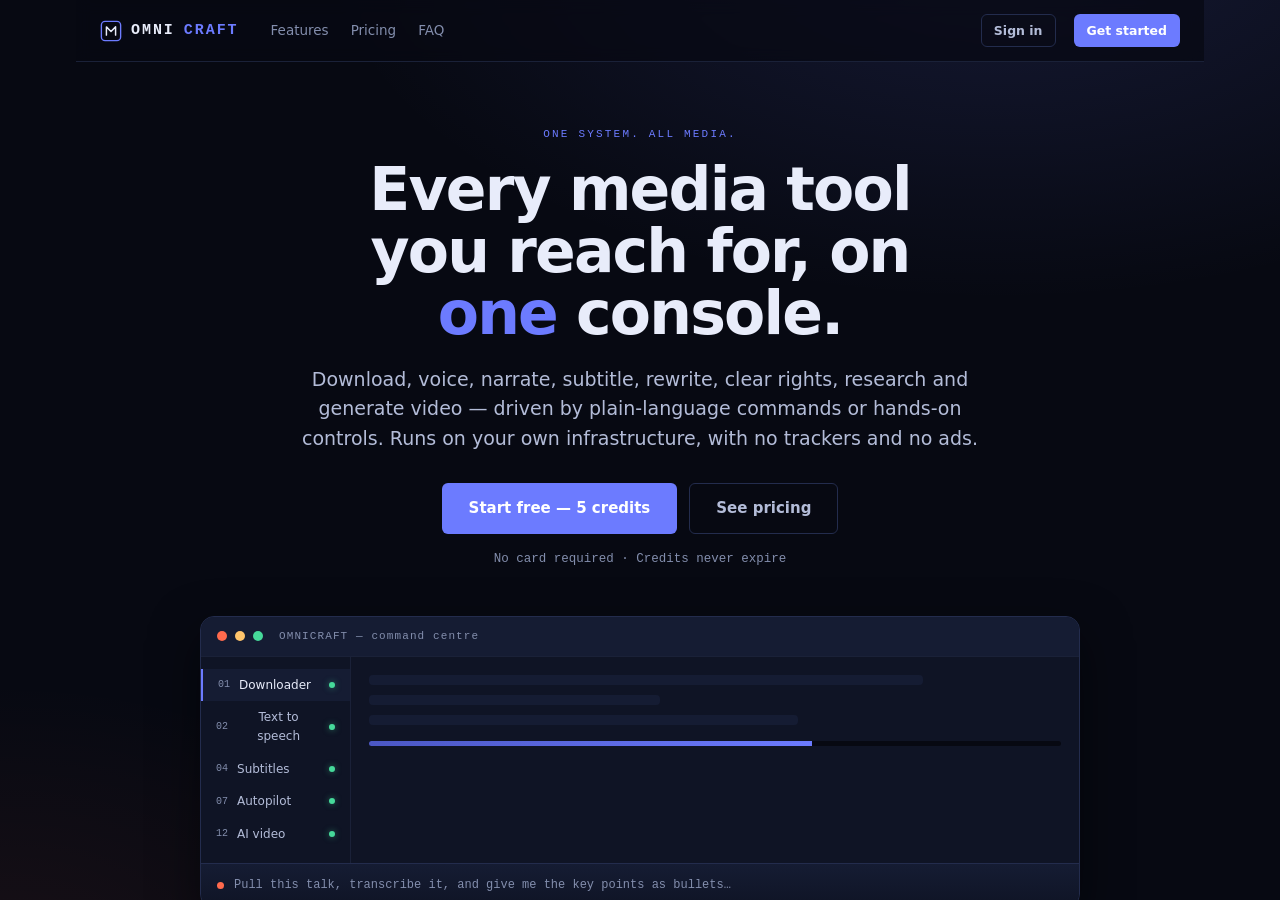
==== commit 18674f80: "Add files via upload" ====
--- a/frontend/index.html
+++ b/frontend/index.html
@@ -1,2683 +1,527 @@
 <!DOCTYPE html>
 <html lang="en">
 <head>
-    <meta charset="UTF-8" />
-    <meta name="viewport" content="width=device-width, initial-scale=1.0" />
-    <title>OMNICRAFT – The Ultimate AI Video Studio</title>
-    <meta name="description" content="12 AI-powered media tools in one platform. Download, narrate, subtitle, research, and create videos. No watermarks. No ads." />
-
-    <style>
-        /* ============================================================
-                   RESET & BASE
-                   ============================================================ */
-        *,
-        *::before,
-        *::after {
-            margin: 0;
-            padding: 0;
-            box-sizing: border-box;
-        }
-
-        :root {
-            --bg-primary: #06060e;
-            --bg-secondary: #0a0a18;
-            --bg-card: rgba(255, 255, 255, 0.03);
-            --border-card: rgba(255, 255, 255, 0.06);
-            --text-primary: #ffffff;
-            --text-secondary: #9999bb;
-            --text-muted: #555577;
-            --gradient-1: linear-gradient(135deg, #6c3ce0, #e040a0);
-            --gradient-2: linear-gradient(135deg, #00d4ff, #7b2ffc);
-            --gradient-3: linear-gradient(135deg, #f7971e, #ffd200);
-            --shadow-glow: 0 8px 48px rgba(108, 60, 224, 0.2);
-            --radius: 16px;
-            --transition: 0.4s cubic-bezier(0.25, 0.46, 0.45, 0.94);
-        }
-
-        html {
-            scroll-behavior: smooth;
-        }
-
-        body {
-            background: var(--bg-primary);
-            color: var(--text-primary);
-            font-family: -apple-system, BlinkMacSystemFont, 'Segoe UI', Roboto, 'Helvetica Neue', Arial, sans-serif;
-            min-height: 100vh;
-            line-height: 1.7;
-            overflow-x: hidden;
-        }
-
-        ::-webkit-scrollbar {
-            width: 6px;
-        }
-        ::-webkit-scrollbar-track {
-            background: var(--bg-primary);
-        }
-        ::-webkit-scrollbar-thumb {
-            background: #6c3ce0;
-            border-radius: 10px;
-        }
-
-        a {
-            color: inherit;
-            text-decoration: none;
-        }
-
-        .container {
-            max-width: 1200px;
-            margin: 0 auto;
-            padding: 0 24px;
-        }
-
-        .gradient-text {
-            background: var(--gradient-1);
-            -webkit-background-clip: text;
-            -webkit-text-fill-color: transparent;
-            background-clip: text;
-        }
-
-        .gradient-text-2 {
-            background: var(--gradient-2);
-            -webkit-background-clip: text;
-            -webkit-text-fill-color: transparent;
-            background-clip: text;
-        }
-
-        .section-badge {
-            display: inline-block;
-            background: rgba(108, 60, 224, 0.12);
-            color: #8b6ce0;
-            padding: 6px 18px;
-            border-radius: 100px;
-            font-size: 12px;
-            font-weight: 600;
-            letter-spacing: 0.8px;
-            text-transform: uppercase;
-            margin-bottom: 12px;
-            border: 1px solid rgba(108, 60, 224, 0.1);
-        }
-
-        .section-title {
-            font-size: 42px;
-            font-weight: 900;
-            letter-spacing: -1px;
-            margin-bottom: 8px;
-            line-height: 1.1;
-        }
-
-        .section-subtitle {
-            color: var(--text-secondary);
-            font-size: 18px;
-            max-width: 600px;
-            margin-bottom: 40px;
-        }
-
-        .text-center {
-            text-align: center;
-        }
-
-        .text-center .section-subtitle {
-            margin-left: auto;
-            margin-right: auto;
-        }
-
-        /* ============================================================
-                   BUTTONS
-                   ============================================================ */
-        .btn-primary {
-            background: var(--gradient-1);
-            color: #fff;
-            border: none;
-            padding: 14px 32px;
-            border-radius: 12px;
-            font-weight: 700;
-            font-size: 16px;
-            cursor: pointer;
-            transition: all var(--transition);
-            letter-spacing: 0.3px;
-            position: relative;
-            overflow: hidden;
-            display: inline-flex;
-            align-items: center;
-            gap: 8px;
-        }
-
-        .btn-primary:hover {
-            transform: translateY(-3px);
-            box-shadow: 0 12px 40px rgba(108, 60, 224, 0.35);
-        }
-
-        .btn-primary:active {
-            transform: scale(0.97);
-        }
-
-        .btn-secondary {
-            background: rgba(255, 255, 255, 0.06);
-            color: #fff;
-            border: 1px solid rgba(255, 255, 255, 0.08);
-            padding: 14px 32px;
-            border-radius: 12px;
-            font-weight: 600;
-            font-size: 16px;
-            cursor: pointer;
-            transition: all var(--transition);
-            display: inline-flex;
-            align-items: center;
-            gap: 8px;
-        }
-
-        .btn-secondary:hover {
-            background: rgba(255, 255, 255, 0.1);
-            border-color: rgba(255, 255, 255, 0.2);
-            transform: translateY(-3px);
-        }
-
-        .btn-success {
-            background: linear-gradient(135deg, #00c853, #00e676);
-            color: #fff;
-            border: none;
-            padding: 14px 32px;
-            border-radius: 12px;
-            font-weight: 700;
-            font-size: 16px;
-            cursor: pointer;
-            transition: all var(--transition);
-            display: inline-flex;
-            align-items: center;
-            gap: 8px;
-        }
-
-        .btn-success:hover {
-            transform: translateY(-3px);
-            box-shadow: 0 12px 40px rgba(0, 200, 83, 0.3);
-        }
-
-        .btn-outline {
-            background: transparent;
-            color: #fff;
-            border: 1.5px solid rgba(255, 255, 255, 0.15);
-            padding: 14px 32px;
-            border-radius: 12px;
-            font-weight: 600;
-            font-size: 16px;
-            cursor: pointer;
-            transition: all var(--transition);
-            display: inline-flex;
-            align-items: center;
-            gap: 8px;
-        }
-
-        .btn-outline:hover {
-            background: rgba(255, 255, 255, 0.05);
-            border-color: rgba(255, 255, 255, 0.3);
-            transform: translateY(-3px);
-        }
-
-        .btn-sm {
-            padding: 10px 22px;
-            font-size: 14px;
-        }
-
-        /* ============================================================
-                   NAVIGATION
-                   ============================================================ */
-        nav {
-            display: flex;
-            justify-content: space-between;
-            align-items: center;
-            padding: 18px 32px;
-            background: rgba(6, 6, 14, 0.92);
-            backdrop-filter: blur(20px);
-            -webkit-backdrop-filter: blur(20px);
-            border-bottom: 1px solid rgba(255, 255, 255, 0.04);
-            position: sticky;
-            top: 0;
-            z-index: 1000;
-            flex-wrap: wrap;
-            gap: 12px;
-        }
-
-        .nav-brand {
-            display: flex;
-            align-items: center;
-            gap: 10px;
-            cursor: pointer;
-            user-select: none;
-        }
-
-        .nav-brand .logo-icon {
-            font-size: 28px;
-        }
-
-        .nav-brand .logo-text {
-            font-size: 22px;
-            font-weight: 800;
-            background: var(--gradient-1);
-            -webkit-background-clip: text;
-            -webkit-text-fill-color: transparent;
-            background-clip: text;
-            letter-spacing: -0.5px;
-        }
-
-        .nav-links {
-            display: flex;
-            align-items: center;
-            gap: 4px;
-            flex-wrap: wrap;
-        }
-
-        .nav-links a {
-            color: var(--text-secondary);
-            font-size: 13.5px;
-            font-weight: 500;
-            padding: 8px 16px;
-            border-radius: 10px;
-            transition: all var(--transition);
-            cursor: pointer;
-        }
-
-        .nav-links a:hover {
-            color: #fff;
-            background: rgba(255, 255, 255, 0.05);
-        }
-
-        .nav-links a.active {
-            color: #fff;
-            background: rgba(108, 60, 224, 0.15);
-        }
-
-        .nav-actions {
-            display: flex;
-            align-items: center;
-            gap: 10px;
-        }
-
-        /* Mobile hamburger */
-        .nav-toggle {
-            display: none;
-            background: none;
-            border: none;
-            color: #fff;
-            font-size: 24px;
-            cursor: pointer;
-            padding: 4px 8px;
-        }
-
-        /* ============================================================
-                   PAGE SYSTEM
-                   ============================================================ */
-        .page {
-            display: none;
-            animation: fadeSlideUp 0.5s ease;
-        }
-
-        .page.active {
-            display: block;
-        }
-
-        @keyframes fadeSlideUp {
-            from {
-                opacity: 0;
-                transform: translateY(30px);
-            }
-            to {
-                opacity: 1;
-                transform: translateY(0);
-            }
-        }
-
-        .back-btn {
-            display: inline-flex;
-            align-items: center;
-            gap: 8px;
-            background: rgba(255, 255, 255, 0.05);
-            border: none;
-            color: var(--text-secondary);
-            padding: 10px 20px;
-            border-radius: 10px;
-            cursor: pointer;
-            font-size: 14px;
-            font-weight: 500;
-            transition: all var(--transition);
-            margin-bottom: 28px;
-        }
-
-        .back-btn:hover {
-            background: rgba(255, 255, 255, 0.1);
-            color: #fff;
-            transform: translateX(-4px);
-        }
-
-        .page-header {
-            margin-bottom: 32px;
-        }
-
-        .page-header h1 {
-            font-size: 38px;
-            font-weight: 900;
-            letter-spacing: -0.5px;
-            margin-bottom: 6px;
-        }
-
-        .page-header p {
-            color: var(--text-secondary);
-            font-size: 18px;
-        }
-
-        .page-content {
-            max-width: 900px;
-            margin: 0 auto;
-        }
-
-        /* ============================================================
-                   HOME – HERO
-                   ============================================================ */
-        .hero {
-            position: relative;
-            padding: 80px 20px 60px;
-            text-align: center;
-            overflow: hidden;
-        }
-
-        .hero-bg-glow {
-            position: absolute;
-            top: -30%;
-            left: 50%;
-            transform: translateX(-50%);
-            width: 800px;
-            height: 800px;
-            background: radial-gradient(circle, rgba(108, 60, 224, 0.08), transparent 70%);
-            pointer-events: none;
-            z-index: 0;
-        }
-
-        .hero-bg-glow-2 {
-            position: absolute;
-            bottom: -20%;
-            right: -10%;
-            width: 500px;
-            height: 500px;
-            background: radial-gradient(circle, rgba(224, 64, 160, 0.06), transparent 70%);
-            pointer-events: none;
-            z-index: 0;
-        }
-
-        .hero-content {
-            position: relative;
-            z-index: 1;
-        }
-
-        .hero-badge {
-            display: inline-block;
-            background: rgba(108, 60, 224, 0.12);
-            color: #8b6ce0;
-            padding: 8px 22px;
-            border-radius: 100px;
-            font-size: 13px;
-            font-weight: 600;
-            letter-spacing: 0.5px;
-            margin-bottom: 24px;
-            border: 1px solid rgba(108, 60, 224, 0.1);
-            animation: pulseBadge 2s infinite;
-        }
-
-        @keyframes pulseBadge {
-            0%,
-            100% {
-                transform: scale(1);
-            }
-            50% {
-                transform: scale(1.02);
-            }
-        }
-
-        .hero h1 {
-            font-size: 62px;
-            font-weight: 900;
-            line-height: 1.05;
-            letter-spacing: -2px;
-            margin-bottom: 16px;
-        }
-
-        .hero h1 .highlight {
-            background: var(--gradient-1);
-            -webkit-background-clip: text;
-            -webkit-text-fill-color: transparent;
-            background-clip: text;
-        }
-
-        .hero h1 .highlight-2 {
-            background: var(--gradient-2);
-            -webkit-background-clip: text;
-            -webkit-text-fill-color: transparent;
-            background-clip: text;
-        }
-
-        .hero p {
-            color: var(--text-secondary);
-            font-size: 20px;
-            max-width: 680px;
-            margin: 0 auto 36px;
-            line-height: 1.8;
-        }
-
-        .hero-actions {
-            display: flex;
-            justify-content: center;
-            gap: 16px;
-            flex-wrap: wrap;
-            margin-bottom: 48px;
-        }
-
-        .hero-stats {
-            display: flex;
-            justify-content: center;
-            gap: 48px;
-            padding-top: 40px;
-            border-top: 1px solid rgba(255, 255, 255, 0.04);
-            flex-wrap: wrap;
-        }
-
-        .hero-stats .stat {
-            text-align: center;
-        }
-
-        .hero-stats .stat .number {
-            font-size: 30px;
-            font-weight: 900;
-            background: var(--gradient-1);
-            -webkit-background-clip: text;
-            -webkit-text-fill-color: transparent;
-            background-clip: text;
-        }
-
-        .hero-stats .stat .label {
-            font-size: 14px;
-            color: var(--text-secondary);
-            font-weight: 500;
-            margin-top: 2px;
-        }
-
-        /* ============================================================
-                   HOME – FEATURES SECTION (DETAILED)
-                   ============================================================ */
-        .features-section {
-            padding: 40px 0 60px;
-        }
-
-        .features-section .section-header {
-            text-align: center;
-            margin-bottom: 48px;
-        }
-
-        .features-grid {
-            display: grid;
-            grid-template-columns: repeat(auto-fit, minmax(280px, 1fr));
-            gap: 24px;
-        }
-
-        .feature-card {
-            background: var(--bg-card);
-            border: 1px solid var(--border-card);
-            border-radius: var(--radius);
-            padding: 32px 24px 28px;
-            cursor: pointer;
-            transition: all var(--transition);
-            position: relative;
-            overflow: hidden;
-            text-align: left;
-        }
-
-        .feature-card::before {
-            content: '';
-            position: absolute;
-            top: 0;
-            left: 0;
-            right: 0;
-            bottom: 0;
-            background: var(--gradient-1);
-            opacity: 0;
-            transition: opacity var(--transition);
-            border-radius: var(--radius);
-        }
-
-        .feature-card:hover::before {
-            opacity: 0.05;
-        }
-
-        .feature-card:hover {
-            transform: translateY(-8px);
-            border-color: rgba(108, 60, 224, 0.2);
-            box-shadow: var(--shadow-glow);
-        }
-
-        .feature-card:active {
-            transform: scale(0.98);
-        }
-
-        .feature-card .icon-wrap {
-            display: inline-flex;
-            align-items: center;
-            justify-content: center;
-            width: 56px;
-            height: 56px;
-            background: rgba(108, 60, 224, 0.08);
-            border-radius: 14px;
-            font-size: 28px;
-            margin-bottom: 14px;
-            position: relative;
-            z-index: 1;
-            transition: all var(--transition);
-        }
-
-        .feature-card:hover .icon-wrap {
-            background: rgba(108, 60, 224, 0.15);
-            transform: scale(1.05);
-        }
-
-        .feature-card h3 {
-            font-size: 18px;
-            font-weight: 700;
-            margin-bottom: 6px;
-            position: relative;
-            z-index: 1;
-        }
-
-        .feature-card p {
-            font-size: 14px;
-            color: var(--text-secondary);
-            line-height: 1.7;
-            margin-bottom: 12px;
-            position: relative;
-            z-index: 1;
-        }
-
-        .feature-card .feature-tags {
-            display: flex;
-            gap: 6px;
-            flex-wrap: wrap;
-            position: relative;
-            z-index: 1;
-        }
-
-        .feature-card .feature-tags span {
-            font-size: 10px;
-            font-weight: 600;
-            padding: 2px 12px;
-            border-radius: 100px;
-            text-transform: uppercase;
-            letter-spacing: 0.5px;
-        }
-
-        .feature-card .feature-tags .tag-purple {
-            background: rgba(108, 60, 224, 0.12);
-            color: #8b6ce0;
-        }
-
-        .feature-card .feature-tags .tag-green {
-            background: rgba(0, 200, 83, 0.12);
-            color: #00e676;
-        }
-
-        .feature-card .feature-tags .tag-orange {
-            background: rgba(255, 152, 0, 0.12);
-            color: #ffab00;
-        }
-
-        .feature-card .feature-tags .tag-blue {
-            background: rgba(0, 212, 255, 0.12);
-            color: #00d4ff;
-        }
-
-        .feature-card .feature-tags .tag-red {
-            background: rgba(255, 23, 68, 0.12);
-            color: #ff1744;
-        }
-
-        .feature-card .learn-more {
-            display: inline-flex;
-            align-items: center;
-            gap: 4px;
-            color: #8b6ce0;
-            font-size: 13px;
-            font-weight: 600;
-            margin-top: 8px;
-            position: relative;
-            z-index: 1;
-            transition: all var(--transition);
-        }
-
-        .feature-card:hover .learn-more {
-            gap: 10px;
-            color: #a88cff;
-        }
-
-        /* ============================================================
-                   HOME – PRICING SECTION
-                   ============================================================ */
-        .pricing-section {
-            padding: 40px 0 60px;
-        }
-
-        .pricing-section .section-header {
-            text-align: center;
-            margin-bottom: 40px;
-        }
-
-        .pricing-toggle {
-            display: inline-flex;
-            background: rgba(255, 255, 255, 0.05);
-            border-radius: 100px;
-            padding: 4px;
-            margin-bottom: 32px;
-            border: 1px solid rgba(255, 255, 255, 0.06);
-        }
-
-        .pricing-toggle button {
-            background: none;
-            border: none;
-            padding: 10px 24px;
-            border-radius: 100px;
-            color: var(--text-secondary);
-            font-weight: 600;
-            font-size: 14px;
-            cursor: pointer;
-            transition: all var(--transition);
-        }
-
-        .pricing-toggle button.active {
-            background: rgba(108, 60, 224, 0.15);
-            color: #fff;
-        }
-
-        .pricing-toggle button:hover:not(.active) {
-            color: #fff;
-        }
-
-        .pricing-grid {
-            display: grid;
-            grid-template-columns: repeat(auto-fit, minmax(220px, 1fr));
-            gap: 20px;
-        }
-
-        .pricing-card {
-            background: var(--bg-card);
-            border: 1px solid var(--border-card);
-            border-radius: var(--radius);
-            padding: 28px 22px 24px;
-            text-align: center;
-            transition: all var(--transition);
-            position: relative;
-        }
-
-        .pricing-card:hover {
-            transform: translateY(-6px);
-            border-color: rgba(255, 255, 255, 0.1);
-            box-shadow: var(--shadow-glow);
-        }
-
-        .pricing-card.popular {
-            border-color: #6c3ce0;
-            background: rgba(108, 60, 224, 0.05);
-        }
-
-        .pricing-card.popular .popular-badge {
-            position: absolute;
-            top: -10px;
-            right: 16px;
-            background: var(--gradient-1);
-            color: #fff;
-            font-size: 10px;
-            font-weight: 700;
-            padding: 4px 16px;
-            border-radius: 100px;
-            text-transform: uppercase;
-            letter-spacing: 0.5px;
-        }
-
-        .pricing-card .plan-name {
-            font-size: 16px;
-            font-weight: 700;
-        }
-
-        .pricing-card .plan-price {
-            font-size: 34px;
-            font-weight: 900;
-            margin: 8px 0 2px;
-        }
-
-        .pricing-card .plan-price small {
-            font-size: 14px;
-            font-weight: 400;
-            color: var(--text-secondary);
-        }
-
-        .pricing-card .plan-desc {
-            font-size: 13px;
-            color: var(--text-secondary);
-            margin-bottom: 14px;
-        }
-
-        .pricing-card .plan-features {
-            list-style: none;
-            margin: 14px 0 20px;
-            text-align: left;
-        }
-
-        .pricing-card .plan-features li {
-            padding: 6px 0;
-            color: var(--text-secondary);
-            font-size: 13px;
-            display: flex;
-            align-items: center;
-            gap: 8px;
-        }
-
-        .pricing-card .plan-features li::before {
-            content: '✓';
-            color: #6c3ce0;
-            font-weight: 700;
-            font-size: 14px;
-        }
-
-        .pricing-card .btn {
-            width: 100%;
-            padding: 12px;
-            border: none;
-            border-radius: 10px;
-            font-weight: 700;
-            cursor: pointer;
-            transition: all var(--transition);
-            font-size: 14px;
-        }
-
-        .pricing-card .btn-primary {
-            color: #fff;
-        }
-
-        .pricing-card .btn-secondary {
-            color: #fff;
-            background: rgba(255, 255, 255, 0.06);
-            border: 1px solid rgba(255, 255, 255, 0.08);
-        }
-
-        .pricing-card .btn-secondary:hover {
-            background: rgba(255, 255, 255, 0.12);
-        }
-
-        .pricing-extra {
-            margin-top: 32px;
-            padding: 24px;
-            background: var(--bg-card);
-            border: 1px solid var(--border-card);
-            border-radius: var(--radius);
-            text-align: center;
-        }
-
-        .pricing-extra h4 {
-            font-size: 16px;
-            margin-bottom: 12px;
-        }
-
-        .pricing-extra .credit-packs {
-            display: flex;
-            justify-content: center;
-            gap: 10px;
-            flex-wrap: wrap;
-        }
-
-        .pricing-extra .credit-packs button {
-            background: rgba(255, 255, 255, 0.05);
-            border: 1px solid rgba(255, 255, 255, 0.06);
-            color: #fff;
-            padding: 8px 18px;
-            border-radius: 8px;
-            cursor: pointer;
-            font-size: 13px;
-            transition: all var(--transition);
-        }
-
-        .pricing-extra .credit-packs button:hover {
-            background: rgba(255, 255, 255, 0.1);
-            transform: translateY(-2px);
-        }
-
-        /* ============================================================
-                   HOME – TESTIMONIALS
-                   ============================================================ */
-        .testimonials-section {
-            padding: 40px 0 60px;
-        }
-
-        .testimonials-section .section-header {
-            text-align: center;
-            margin-bottom: 40px;
-        }
-
-        .testimonial-grid {
-            display: grid;
-            grid-template-columns: repeat(auto-fit, minmax(240px, 1fr));
-            gap: 20px;
-        }
-
-        .testimonial-card {
-            background: var(--bg-card);
-            border: 1px solid var(--border-card);
-            border-radius: var(--radius);
-            padding: 24px 22px;
-            transition: all var(--transition);
-        }
-
-        .testimonial-card:hover {
-            border-color: rgba(108, 60, 224, 0.15);
-            transform: translateY(-4px);
-        }
-
-        .testimonial-card .stars {
-            color: #ffd700;
-            font-size: 16px;
-            letter-spacing: 2px;
-            margin-bottom: 8px;
-        }
-
-        .testimonial-card blockquote {
-            color: var(--text-secondary);
-            font-size: 14px;
-            line-height: 1.7;
-            font-style: italic;
-            margin-bottom: 12px;
-        }
-
-        .testimonial-card .author {
-            display: flex;
-            align-items: center;
-            gap: 10px;
-        }
-
-        .testimonial-card .author .avatar {
-            width: 36px;
-            height: 36px;
-            border-radius: 50%;
-            background: var(--gradient-1);
-            display: flex;
-            align-items: center;
-            justify-content: center;
-            font-weight: 700;
-            font-size: 14px;
-        }
-
-        .testimonial-card .author .name {
-            font-size: 14px;
-            font-weight: 600;
-        }
-
-        .testimonial-card .author .role {
-            font-size: 12px;
-            color: var(--text-secondary);
-        }
-
-        /* ============================================================
-                   HOME – FAQ
-                   ============================================================ */
-        .faq-section {
-            padding: 40px 0 60px;
-        }
-
-        .faq-section .section-header {
-            text-align: center;
-            margin-bottom: 40px;
-        }
-
-        .faq-grid {
-            display: grid;
-            grid-template-columns: repeat(auto-fit, minmax(300px, 1fr));
-            gap: 16px;
-        }
-
-        .faq-item {
-            background: var(--bg-card);
-            border: 1px solid var(--border-card);
-            border-radius: var(--radius);
-            padding: 20px 24px;
-            cursor: pointer;
-            transition: all var(--transition);
-        }
-
-        .faq-item:hover {
-            border-color: rgba(255, 255, 255, 0.1);
-        }
-
-        .faq-item .question {
-            font-weight: 700;
-            font-size: 15px;
-            display: flex;
-            justify-content: space-between;
-            align-items: center;
-        }
-
-        .faq-item .question .toggle {
-            font-size: 20px;
-            color: var(--text-secondary);
-            transition: all var(--transition);
-        }
-
-        .faq-item .answer {
-            color: var(--text-secondary);
-            font-size: 14px;
-            line-height: 1.7;
-            max-height: 0;
-            overflow: hidden;
-            transition: max-height 0.4s ease, padding 0.3s ease;
-        }
-
-        .faq-item.open .answer {
-            max-height: 200px;
-            padding-top: 12px;
-        }
-
-        .faq-item.open .question .toggle {
-            transform: rotate(45deg);
-        }
-
-        /* ============================================================
-                   FOOTER
-                   ============================================================ */
-        .footer {
-            padding: 48px 20px 32px;
-            border-top: 1px solid rgba(255, 255, 255, 0.04);
-            margin-top: 20px;
-        }
-
-        .footer-grid {
-            display: grid;
-            grid-template-columns: 2fr 1fr 1fr 1fr;
-            gap: 32px;
-            max-width: 1200px;
-            margin: 0 auto;
-            padding: 0 24px;
-        }
-
-        .footer-brand .logo-text {
-            font-size: 20px;
-            font-weight: 800;
-            background: var(--gradient-1);
-            -webkit-background-clip: text;
-            -webkit-text-fill-color: transparent;
-            background-clip: text;
-        }
-
-        .footer-brand p {
-            color: var(--text-secondary);
-            font-size: 14px;
-            margin-top: 8px;
-            max-width: 300px;
-            line-height: 1.7;
-        }
-
-        .footer-col h5 {
-            font-size: 14px;
-            font-weight: 700;
-            margin-bottom: 12px;
-            color: #fff;
-        }
-
-        .footer-col a {
-            display: block;
-            color: var(--text-secondary);
-            font-size: 13px;
-            padding: 4px 0;
-            transition: color var(--transition);
-            cursor: pointer;
-        }
-
-        .footer-col a:hover {
-            color: #fff;
-        }
-
-        .footer-bottom {
-            text-align: center;
-            padding-top: 32px;
-            margin-top: 32px;
-            border-top: 1px solid rgba(255, 255, 255, 0.04);
-            color: var(--text-muted);
-            font-size: 13px;
-        }
-
-        /* ============================================================
-                   FEATURE PAGES – CARDS & FORMS
-                   ============================================================ */
-        .card {
-            background: var(--bg-card);
-            border: 1px solid var(--border-card);
-            border-radius: var(--radius);
-            padding: 28px;
-            margin-bottom: 20px;
-            transition: border-color var(--transition);
-        }
-
-        .card:hover {
-            border-color: rgba(255, 255, 255, 0.08);
-        }
-
-        .card h3 {
-            font-size: 18px;
-            font-weight: 700;
-            margin-bottom: 16px;
-        }
-
-        .card label {
-            display: block;
-            font-size: 13px;
-            font-weight: 600;
-            color: var(--text-secondary);
-            margin-bottom: 4px;
-            margin-top: 14px;
-        }
-
-        .card label:first-of-type {
-            margin-top: 0;
-        }
-
-        .card input,
-        .card textarea,
-        .card select {
-            width: 100%;
-            padding: 12px 16px;
-            background: rgba(255, 255, 255, 0.04);
-            border: 1px solid rgba(255, 255, 255, 0.06);
-            border-radius: 10px;
-            color: #fff;
-            font-size: 14px;
-            font-family: inherit;
-            transition: all var(--transition);
-        }
-
-        .card input:focus,
-        .card textarea:focus,
-        .card select:focus {
-            outline: none;
-            border-color: #6c3ce0;
-            background: rgba(255, 255, 255, 0.06);
-            box-shadow: 0 0 0 3px rgba(108, 60, 224, 0.1);
-        }
-
-        .card textarea {
-            min-height: 100px;
-            resize: vertical;
-        }
-
-        .card select option {
-            background: #14141e;
-            color: #fff;
-        }
-
-        .form-row {
-            display: grid;
-            grid-template-columns: 1fr 1fr;
-            gap: 14px;
-        }
-
-        .form-grid-3 {
-            display: grid;
-            grid-template-columns: repeat(auto-fit, minmax(160px, 1fr));
-            gap: 12px;
-        }
-
-        .form-grid-4 {
-            display: grid;
-            grid-template-columns: repeat(auto-fit, minmax(140px, 1fr));
-            gap: 12px;
-        }
-
-        .output-box {
-            background: rgba(255, 255, 255, 0.02);
-            border: 1px solid rgba(255, 255, 255, 0.05);
-            border-radius: 10px;
-            padding: 16px;
-            min-height: 70px;
-            color: var(--text-secondary);
-            font-size: 14px;
-            line-height: 1.7;
-            margin-top: 14px;
-            white-space: pre-wrap;
-            word-break: break-word;
-            transition: all var(--transition);
-        }
-
-        .output-box.has-content {
-            color: #eee;
-            border-color: rgba(108, 60, 224, 0.15);
-        }
-
-        .status-badge {
-            display: inline-block;
-            padding: 4px 14px;
-            border-radius: 100px;
-            font-size: 12px;
-            font-weight: 600;
-            margin-top: 8px;
-            margin-right: 6px;
-        }
-
-        .status-badge.purple {
-            background: rgba(108, 60, 224, 0.12);
-            color: #8b6ce0;
-        }
-
-        .status-badge.green {
-            background: rgba(0, 200, 83, 0.12);
-            color: #00e676;
-        }
-
-        .status-badge.orange {
-            background: rgba(255, 152, 0, 0.12);
-            color: #ffab00;
-        }
-
-        .status-badge.blue {
-            background: rgba(0, 212, 255, 0.12);
-            color: #00d4ff;
-        }
-
-        /* ============================================================
-                   STATUS BAR
-                   ============================================================ */
-        .status-bar {
-            background: rgba(255, 255, 255, 0.02);
-            border: 1px solid rgba(255, 255, 255, 0.04);
-            border-radius: 12px;
-            padding: 16px 24px;
-            display: flex;
-            justify-content: space-between;
-            align-items: center;
-            flex-wrap: wrap;
-            gap: 12px;
-            margin-top: 40px;
-        }
-
-        .status-bar .status-label {
-            font-size: 13px;
-            color: var(--text-secondary);
-        }
-
-        .status-bar .status-indicator {
-            display: flex;
-            align-items: center;
-            gap: 8px;
-            font-size: 13px;
-            font-weight: 600;
-        }
-
-        .status-bar .status-indicator .dot {
-            width: 10px;
-            height: 10px;
-            border-radius: 50%;
-            display: inline-block;
-            animation: pulse 2s infinite;
-        }
-
-        .status-bar .status-indicator .dot.online {
-            background: #00e676;
-        }
-
-        .status-bar .status-indicator .dot.offline {
-            background: #ff1744;
-            animation: none;
-        }
-
-        .status-bar .status-indicator .dot.checking {
-            background: #ffab00;
-        }
-
-        @keyframes pulse {
-            0%,
-            100% {
-                opacity: 1;
-            }
-            50% {
-                opacity: 0.3;
-            }
-        }
-
-        /* ============================================================
-                   TOAST
-                   ============================================================ */
-        .toast-container {
-            position: fixed;
-            bottom: 30px;
-            right: 30px;
-            z-index: 9999;
-            display: flex;
-            flex-direction: column;
-            gap: 10px;
-            max-width: 420px;
-            width: 100%;
-        }
-
-        .toast {
-            background: rgba(16, 16, 32, 0.96);
-            backdrop-filter: blur(16px);
-            border: 1px solid rgba(255, 255, 255, 0.06);
-            border-radius: 12px;
-            padding: 14px 20px;
-            color: #fff;
-            font-size: 14px;
-            box-shadow: 0 8px 40px rgba(0, 0, 0, 0.5);
-            animation: toastIn 0.35s ease;
-            border-left: 4px solid #6c3ce0;
-        }
-
-        .toast.success {
-            border-left-color: #00e676;
-        }
-        .toast.error {
-            border-left-color: #ff1744;
-        }
-        .toast.info {
-            border-left-color: #00d4ff;
-        }
-
-        @keyframes toastIn {
-            from {
-                opacity: 0;
-                transform: translateY(20px) scale(0.97);
-            }
-            to {
-                opacity: 1;
-                transform: translateY(0) scale(1);
-            }
-        }
-
-        /* ============================================================
-                   RESPONSIVE
-                   ============================================================ */
-        @media (max-width: 1024px) {
-            .hero h1 {
-                font-size: 48px;
-            }
-            .section-title {
-                font-size: 34px;
-            }
-            .features-grid {
-                grid-template-columns: repeat(auto-fit, minmax(240px, 1fr));
-            }
-            .footer-grid {
-                grid-template-columns: 1fr 1fr;
-            }
-        }
-
-        @media (max-width: 768px) {
-            nav {
-                padding: 12px 16px;
-            }
-            .nav-toggle {
-                display: block;
-            }
-            .nav-links {
-                display: none;
-                width: 100%;
-                flex-direction: column;
-                align-items: flex-start;
-                padding-top: 12px;
-                gap: 6px;
-            }
-            .nav-links.open {
-                display: flex;
-            }
-            .nav-links a {
-                width: 100%;
-                padding: 10px 12px;
-            }
-
-            .hero {
-                padding: 40px 16px 30px;
-            }
-            .hero h1 {
-                font-size: 34px;
-            }
-            .hero p {
-                font-size: 17px;
-            }
-            .hero-stats {
-                gap: 24px;
-            }
-            .hero-stats .stat .number {
-                font-size: 22px;
-            }
-
-            .section-title {
-                font-size: 28px;
-            }
-            .section-subtitle {
-                font-size: 15px;
-            }
-
-            .features-grid {
-                grid-template-columns: 1fr 1fr;
-                gap: 14px;
-            }
-            .feature-card {
-                padding: 22px 18px 20px;
-            }
-            .feature-card .icon-wrap {
-                width: 44px;
-                height: 44px;
-                font-size: 22px;
-            }
-            .feature-card h3 {
-                font-size: 15px;
-            }
-            .feature-card p {
-                font-size: 13px;
-            }
-
-            .pricing-grid {
-                grid-template-columns: 1fr 1fr;
-            }
-
-            .testimonial-grid {
-                grid-template-columns: 1fr 1fr;
-            }
-            .faq-grid {
-                grid-template-columns: 1fr;
-            }
-
-            .footer-grid {
-                grid-template-columns: 1fr;
-                gap: 24px;
-            }
-
-            .form-row {
-                grid-template-columns: 1fr;
-            }
-            .form-grid-3 {
-                grid-template-columns: 1fr 1fr;
-            }
-            .form-grid-4 {
-                grid-template-columns: 1fr 1fr;
-            }
-
-            .page-header h1 {
-                font-size: 28px;
-            }
-            .page-header p {
-                font-size: 15px;
-            }
-            .card {
-                padding: 20px 16px;
-            }
-
-            .toast-container {
-                right: 16px;
-                left: 16px;
-                max-width: none;
-                bottom: 16px;
-            }
-            .status-bar {
-                flex-direction: column;
-                text-align: center;
-            }
-        }
-
-        @media (max-width: 480px) {
-            .hero h1 {
-                font-size: 28px;
-            }
-            .features-grid {
-                grid-template-columns: 1fr;
-            }
-            .pricing-grid {
-                grid-template-columns: 1fr;
-            }
-            .testimonial-grid {
-                grid-template-columns: 1fr;
-            }
-            .form-grid-3 {
-                grid-template-columns: 1fr;
-            }
-            .form-grid-4 {
-                grid-template-columns: 1fr;
-            }
-            .hero-actions {
-                flex-direction: column;
-                align-items: center;
-            }
-            .hero-actions .btn {
-                width: 100%;
-                justify-content: center;
-            }
-            .pricing-extra .credit-packs {
-                flex-direction: column;
-                align-items: center;
-            }
-            .pricing-extra .credit-packs button {
-                width: 100%;
-            }
-        }
-    </style>
+<meta charset="utf-8">
+<meta name="viewport" content="width=device-width, initial-scale=1">
+<meta name="description" content="OMNICRAFT — one system for downloading, narrating, subtitling, clearing and generating video.">
+<meta name="robots" content="index,follow">
+<meta name="referrer" content="no-referrer">
+<title>OMNICRAFT — One System. All Media.</title>
+<link rel="icon" href="./assets/favicon.svg" type="image/svg+xml">
+<link rel="alternate icon" href="./assets/favicon.ico" sizes="any">
+<meta name="theme-color" content="#070912">
+
+<!-- Set this to your deployed origin (used by canonical + share cards). -->
+<link rel="canonical" href="https://YOUR-DOMAIN">
+
+<!-- Open Graph -->
+<meta property="og:type" content="website">
+<meta property="og:site_name" content="OMNICRAFT">
+<meta property="og:title" content="OMNICRAFT — One System. All Media.">
+<meta property="og:description" content="Download, voice, narrate, subtitle, rewrite, clear rights, research and generate video — one console, no trackers.">
+<meta property="og:url" content="https://YOUR-DOMAIN">
+<meta property="og:image" content="https://YOUR-DOMAIN/assets/og-image.png">
+<meta property="og:image:width" content="1200">
+<meta property="og:image:height" content="630">
+<meta property="og:image:alt" content="OMNICRAFT — one system for all media.">
+
+<!-- Twitter -->
+<meta name="twitter:card" content="summary_large_image">
+<meta name="twitter:title" content="OMNICRAFT — One System. All Media.">
+<meta name="twitter:description" content="One console for downloading, voicing, subtitling, researching and generating video.">
+<meta name="twitter:image" content="https://YOUR-DOMAIN/assets/og-image.png">
+
+<link rel="stylesheet" href="./css/style.css">
+
+<script type="application/ld+json">
+{
+  "@context": "https://schema.org",
+  "@type": "SoftwareApplication",
+  "name": "OMNICRAFT",
+  "applicationCategory": "MultimediaApplication",
+  "operatingSystem": "Web",
+  "description": "One system for downloading, narrating, subtitling, rewriting, clearing rights, researching and generating video.",
+  "offers": [
+    { "@type": "Offer", "name": "Free",       "price": "0",      "priceCurrency": "USD" },
+    { "@type": "Offer", "name": "Starter",    "price": "9.99",   "priceCurrency": "USD" },
+    { "@type": "Offer", "name": "Pro",        "price": "24.99",  "priceCurrency": "USD" },
+    { "@type": "Offer", "name": "Business",   "price": "59.99",  "priceCurrency": "USD" },
+    { "@type": "Offer", "name": "Enterprise", "price": "149.99", "priceCurrency": "USD" },
+    { "@type": "Offer", "name": "Ultimate",   "price": "299.99", "priceCurrency": "USD" }
+  ]
+}
+</script>
 </head>
-
 <body>
 
-    <!-- ====== TOAST ====== -->
-    <div class="toast-container" id="toastContainer"></div>
-
-    <!-- ============================================================
-    NAVIGATION
-    ============================================================ -->
-    <nav>
-        <div class="nav-brand" onclick="navigateTo('home')">
-            <span class="logo-icon">✦</span>
-            <span class="logo-text">OMNICRAFT</span>
+<!-- ===================== Public landing ===================== -->
+<div class="landing" id="landing">
+
+  <nav class="lp-nav">
+    <span class="lp-nav__brand">
+      <svg viewBox="0 0 24 24" fill="none" aria-hidden="true">
+        <rect x="1.5" y="1.5" width="21" height="21" rx="4" stroke="#6c7bff" stroke-width="1.5"/>
+        <path d="M7 16.5V7.5l5 5 5-5v9" stroke="#e8ecfa" stroke-width="1.6" stroke-linecap="round" stroke-linejoin="round"/>
+      </svg>
+      OMNI<em>CRAFT</em>
+    </span>
+    <div class="lp-nav__links">
+      <a href="#lp-features">Features</a>
+      <a href="#lp-pricing">Pricing</a>
+      <a href="#lp-faq">FAQ</a>
+    </div>
+    <span class="lp-nav__spacer"></span>
+    <button class="btn btn--ghost btn--sm" data-open="signin">Sign in</button>
+    <button class="btn btn--sm" data-open="create">Get started</button>
+  </nav>
+
+  <div class="lp">
+
+    <!-- Hero -->
+    <header class="lp-hero">
+      <p class="lp-eyebrow">One system. All media.</p>
+      <h1>Every media tool you reach for, on <em>one</em> console.</h1>
+      <p class="lp-hero__sub">Download, voice, narrate, subtitle, rewrite, clear rights, research and
+        generate video — driven by plain-language commands or hands-on controls. Runs on your own
+        infrastructure, with no trackers and no ads.</p>
+      <div class="lp-cta-row">
+        <button class="btn btn--lg" data-open="create">Start free — 5 credits</button>
+        <a class="btn btn--ghost btn--lg" href="#lp-pricing">See pricing</a>
+      </div>
+      <p class="lp-note">No card required · Credits never expire</p>
+
+      <!-- Console mock -->
+      <div class="lp-mock" aria-hidden="true">
+        <div class="lp-mock__bar">
+          <span class="lp-mock__dot"></span><span class="lp-mock__dot"></span><span class="lp-mock__dot"></span>
+          <span class="lp-mock__title">OMNICRAFT — command centre</span>
         </div>
-        <button class="nav-toggle" id="navToggle" onclick="toggleNav()">☰</button>
-        <div class="nav-links" id="navLinks">
-            <a class="active" onclick="navigateTo('home')">Home</a>
-            <a onclick="navigateTo('downloader')">Download</a>
-            <a onclick="navigateTo('tts')">TTS</a>
-            <a onclick="navigateTo('narration')">Narrate</a>
-            <a onclick="navigateTo('subtitles')">Subtitles</a>
-            <a onclick="navigateTo('storyline')">Storyline</a>
-            <a onclick="navigateTo('research')">Research</a>
-            <a onclick="navigateTo('video')">AI Video</a>
-            <a onclick="navigateTo('pricing')">Pricing</a>
+        <div class="lp-mock__body">
+          <div class="lp-mock__rail">
+            <div class="lp-mock__chan on"><span class="n">01</span> Downloader <span class="lp-mock__led"></span></div>
+            <div class="lp-mock__chan"><span class="n">02</span> Text to speech <span class="lp-mock__led"></span></div>
+            <div class="lp-mock__chan"><span class="n">04</span> Subtitles <span class="lp-mock__led"></span></div>
+            <div class="lp-mock__chan"><span class="n">07</span> Autopilot <span class="lp-mock__led"></span></div>
+            <div class="lp-mock__chan"><span class="n">12</span> AI video <span class="lp-mock__led"></span></div>
+          </div>
+          <div class="lp-mock__stage">
+            <div class="lp-mock__row w2"></div>
+            <div class="lp-mock__row w1"></div>
+            <div class="lp-mock__row w3"></div>
+            <div class="lp-mock__prog"><i></i></div>
+          </div>
+          <div class="lp-mock__deck">
+            <span class="dot"></span>
+            <span class="txt">Pull this talk, transcribe it, and give me the key points as bullets…</span>
+          </div>
         </div>
-    </nav>
-
-    <!-- ============================================================
-    HOME PAGE
-    ============================================================ -->
-    <div id="page-home" class="page active">
-
-        <!-- HERO -->
-        <section class="hero">
-            <div class="hero-bg-glow"></div>
-            <div class="hero-bg-glow-2"></div>
-            <div class="hero-content">
-                <div class="hero-badge">🚀 12 AI-Powered Tools • One Console</div>
-                <h1>
-                    The Ultimate<br />
-                    <span class="highlight">Media Studio</span>
-                    <span style="color:#fff;">for</span><br />
-                    <span class="highlight-2">Creators &amp; Teams</span>
-                </h1>
-                <p>
-                    Download, voice, narrate, subtitle, rewrite, research, and generate video —
-                    all from one stunning console. No watermarks. No ads. Just pure creation.
-                </p>
-                <div class="hero-actions">
-                    <button class="btn-primary" onclick="navigateTo('pricing')">✨ Start Free — 5 Credits</button>
-                    <button class="btn-outline" onclick="document.getElementById('featuresSection').scrollIntoView({behavior:'smooth'})">
-                        Explore Features ↓
-                    </button>
-                </div>
-                <div class="hero-stats">
-                    <div class="stat">
-                        <div class="number">12</div>
-                        <div class="label">AI Tools</div>
-                    </div>
-                    <div class="stat">
-                        <div class="number">50+</div>
-                        <div class="label">Platforms Supported</div>
-                    </div>
-                    <div class="stat">
-                        <div class="number">4K/8K</div>
-                        <div class="label">Best Quality</div>
-                    </div>
-                    <div class="stat">
-                        <div class="number">128+</div>
-                        <div class="label">Languages</div>
-                    </div>
-                    <div class="stat">
-                        <div class="number">99%</div>
-                        <div class="label">Uptime Guarantee</div>
-                    </div>
-                </div>
-            </div>
-        </section>
-
-        <!-- FEATURES -->
-        <section id="featuresSection" class="features-section">
-            <div class="container">
-                <div class="section-header">
-                    <span class="section-badge">✦ All Features</span>
-                    <h2 class="section-title">Every Tool You Need.<br /><span class="gradient-text">One Workspace.</span></h2>
-                    <p class="section-subtitle">Click any feature to open its dedicated workspace with full controls.</p>
-                </div>
-                <div class="features-grid">
-
-                    <!-- Downloader -->
-                    <div class="feature-card" onclick="navigateTo('downloader')">
-                        <div class="icon-wrap">📥</div>
-                        <h3>Video Downloader</h3>
-                        <p>Fetch any video from YouTube, Instagram, TikTok, Facebook, Twitter, Vimeo, and more. Best quality, no watermarks.</p>
-                        <div class="feature-tags">
-                            <span class="tag-green">4K/8K</span>
-                            <span class="tag-blue">10+ Platforms</span>
-                        </div>
-                        <span class="learn-more">Open Tool →</span>
-                    </div>
-
-                    <!-- TTS -->
-                    <div class="feature-card" onclick="navigateTo('tts')">
-                        <div class="icon-wrap">🎙️</div>
-                        <h3>AI Text-to-Speech</h3>
-                        <p>Convert any text into natural, human-like speech with 128+ languages and dozens of voices powered by ElevenLabs.</p>
-                        <div class="feature-tags">
-                            <span class="tag-purple">ElevenLabs</span>
-                            <span class="tag-green">128+ Languages</span>
-                        </div>
-                        <span class="learn-more">Open Tool →</span>
-                    </div>
-
-                    <!-- Narration -->
-                    <div class="feature-card" onclick="navigateTo('narration')">
-                        <div class="icon-wrap">🎬</div>
-                        <h3>Narration System</h3>
-                        <p>Add AI voiceover to any video. Replace original audio, blend it, or sync perfectly to the video length.</p>
-                        <div class="feature-tags">
-                            <span class="tag-purple">AI Voiceover</span>
-                            <span class="tag-orange">Replace/Mix/Sync</span>
-                        </div>
-                        <span class="learn-more">Open Tool →</span>
-                    </div>
-
-                    <!-- Subtitles -->
-                    <div class="feature-card" onclick="navigateTo('subtitles')">
-                        <div class="icon-wrap">📝</div>
-                        <h3>Subtitle Extraction</h3>
-                        <p>Extract subtitles from any video using Whisper AI. Translate into 70+ languages and download as SRT files.</p>
-                        <div class="feature-tags">
-                            <span class="tag-green">Whisper AI</span>
-                            <span class="tag-blue">70+ Languages</span>
-                        </div>
-                        <span class="learn-more">Open Tool →</span>
-                    </div>
-
-                    <!-- Storyline -->
-                    <div class="feature-card" onclick="navigateTo('storyline')">
-                        <div class="icon-wrap">📖</div>
-                        <h3>Storyline &amp; Rephraser</h3>
-                        <p>Extract transcripts and let AI rewrite them into concise summaries, bullet points, clean copy, or chaptered timelines.</p>
-                        <div class="feature-tags">
-                            <span class="tag-purple">OpenAI GPT</span>
-                            <span class="tag-orange">4 Output Types</span>
-                        </div>
-                        <span class="learn-more">Open Tool →</span>
-                    </div>
-
-                    <!-- Research -->
-                    <div class="feature-card" onclick="navigateTo('research')">
-                        <div class="icon-wrap">🔍</div>
-                        <h3>Internet Research</h3>
-                        <p>Search the open web with no restrictions. Get a full briefing with sources, summaries, and downloadable reports.</p>
-                        <div class="feature-tags">
-                            <span class="tag-blue">Deep Web</span>
-                            <span class="tag-orange">No Restrictions</span>
-                        </div>
-                        <span class="learn-more">Open Tool →</span>
-                    </div>
-
-                    <!-- AI Video -->
-                    <div class="feature-card" onclick="navigateTo('video')">
-                        <div class="icon-wrap">🎨</div>
-                        <h3>AI Video Creation</h3>
-                        <p>Turn a text prompt, script, audio, or URL into a full cinematic video. 1 to 60 minutes in stunning 4K/8K quality.</p>
-                        <div class="feature-tags">
-                            <span class="tag-red">🔥 Popular</span>
-                            <span class="tag-purple">Runway Gen-3</span>
-                            <span class="tag-green">1-60 min</span>
-                        </div>
-                        <span class="learn-more">Open Tool →</span>
-                    </div>
-
-                    <!-- Pricing -->
-                    <div class="feature-card" onclick="navigateTo('pricing')">
-                        <div class="icon-wrap">💳</div>
-                        <h3>Pricing &amp; Subscriptions</h3>
-                        <p>Choose from 6 flexible tiers: Free, Starter, Pro, Business, Enterprise, and Ultimate. Pay as you grow.</p>
-                        <div class="feature-tags">
-                            <span class="tag-green">6 Tiers</span>
-                            <span class="tag-blue">Stripe</span>
-                        </div>
-                        <span class="learn-more">Open Tool →</span>
-                    </div>
-
-                </div>
-            </div>
-        </section>
-
-        <!-- PRICING PREVIEW -->
-        <section class="pricing-section" id="pricingSection">
-            <div class="container">
-                <div class="section-header">
-                    <span class="section-badge">💰 Pricing</span>
-                    <h2 class="section-title">Choose Your <span class="gradient-text">Plan</span></h2>
-                    <p class="section-subtitle">Start free, upgrade when you need more. Credits never expire.</p>
-                    <div class="pricing-toggle">
-                        <button class="active" onclick="togglePricing('monthly')">Monthly</button>
-                        <button onclick="togglePricing('yearly')">Yearly <span style="color:#00e676;font-size:12px;">Save 20%</span></button>
-                    </div>
-                </div>
-                <div class="pricing-grid" id="pricingGrid">
-                    <!-- Free -->
-                    <div class="pricing-card">
-                        <div class="plan-name">Free</div>
-                        <div class="plan-price" data-monthly="$0" data-yearly="$0">$0</div>
-                        <div class="plan-desc">Perfect for trying things out</div>
-                        <ul class="plan-features">
-                            <li>5 credits (one-time)</li>
-                            <li>1GB storage</li>
-                            <li>1 min video limit</li>
-                            <li>Basic features</li>
-                            <li>Watermark (optional)</li>
-                        </ul>
-                        <button class="btn btn-secondary" onclick="showToast('Free plan active!','info')">Current Plan</button>
-                    </div>
-
-                    <!-- Starter -->
-                    <div class="pricing-card popular">
-                        <div class="popular-badge">Most Popular</div>
-                        <div class="plan-name">Starter</div>
-                        <div class="plan-price" data-monthly="$9.99" data-yearly="$7.99">$9.99 <small>/mo</small></div>
-                        <div class="plan-desc">Great for individual creators</div>
-                        <ul class="plan-features">
-                            <li>100 credits</li>
-                            <li>10GB storage</li>
-                            <li>10 min video</li>
-                            <li>All features</li>
-                            <li>720p export</li>
-                        </ul>
-                        <button class="btn btn-primary" onclick="handleSubscribe('starter')">Get Started</button>
-                    </div>
-
-                    <!-- Pro -->
-                    <div class="pricing-card">
-                        <div class="plan-name">Pro</div>
-                        <div class="plan-price" data-monthly="$24.99" data-yearly="$19.99">$24.99 <small>/mo</small></div>
-                        <div class="plan-desc">For serious content creators</div>
-                        <ul class="plan-features">
-                            <li>350 credits</li>
-                            <li>50GB storage</li>
-                            <li>30 min video</li>
-                            <li>All features</li>
-                            <li>1080p export</li>
-                            <li>Priority queue</li>
-                        </ul>
-                        <button class="btn btn-primary" onclick="handleSubscribe('pro')">Get Started</button>
-                    </div>
-
-                    <!-- Business -->
-                    <div class="pricing-card">
-                        <div class="plan-name">Business</div>
-                        <div class="plan-price" data-monthly="$59.99" data-yearly="$47.99">$59.99 <small>/mo</small></div>
-                        <div class="plan-desc">For teams and agencies</div>
-                        <ul class="plan-features">
-                            <li>1,200 credits</li>
-                            <li>200GB storage</li>
-                            <li>60 min video</li>
-                            <li>All features</li>
-                            <li>4K export</li>
-                            <li>API access</li>
-                        </ul>
-                        <button class="btn btn-primary" onclick="handleSubscribe('business')">Get Started</button>
-                    </div>
-                </div>
-
-                <!-- Extra Credits -->
-                <div class="pricing-extra">
-                    <h4>Need more credits? Top up anytime.</h4>
-                    <div class="credit-packs">
-                        <button onclick="handleBuyCredits(50,4.99)">50 – $4.99</button>
-                        <button onclick="handleBuyCredits(100,8.99)">100 – $8.99</button>
-                        <button onclick="handleBuyCredits(250,19.99)">250 – $19.99</button>
-                        <button onclick="handleBuyCredits(500,34.99)">500 – $34.99</button>
-                        <button onclick="handleBuyCredits(1000,59.99)">1,000 – $59.99</button>
-                        <button onclick="handleBuyCredits(5000,249.99)">5,000 – $249.99</button>
-                    </div>
-                </div>
-            </div>
-        </section>
-
-        <!-- TESTIMONIALS -->
-        <section class="testimonials-section">
-            <div class="container">
-                <div class="section-header">
-                    <span class="section-badge">❤️ Testimonials</span>
-                    <h2 class="section-title">Loved by <span class="gradient-text">Creators</span></h2>
-                    <p class="section-subtitle">What our users are saying about OMNICRAFT.</p>
-                </div>
-                <div class="testimonial-grid">
-                    <div class="testimonial-card">
-                        <div class="stars">★★★★★</div>
-                        <blockquote>"OMNICRAFT has completely changed my workflow. I download, narrate, and subtitle videos in minutes instead of hours."</blockquote>
-                        <div class="author">
-                            <div class="avatar">JD</div>
-                            <div><div class="name">John Doe</div><div class="role">YouTube Creator</div></div>
-                        </div>
-                    </div>
-                    <div class="testimonial-card">
-                        <div class="stars">★★★★★</div>
-                        <blockquote>"The AI video creation is mind-blowing. I just type a prompt and get a professional video. Unbelievable quality."</blockquote>
-                        <div class="author">
-                            <div class="avatar">SM</div>
-                            <div><div class="name">Sarah Miller</div><div class="role">Marketing Director</div></div>
-                        </div>
-                    </div>
-                    <div class="testimonial-card">
-                        <div class="stars">★★★★★</div>
-                        <blockquote>"Research feature saved me hours of manual work. It finds sources, summarizes, and gives me a complete report."</blockquote>
-                        <div class="author">
-                            <div class="avatar">AR</div>
-                            <div><div class="name">Alex Rivera</div><div class="role">Content Strategist</div></div>
-                        </div>
-                    </div>
-                    <div class="testimonial-card">
-                        <div class="stars">★★★★★</div>
-                        <blockquote>"No watermarks, no ads, no trackers. Finally a platform that respects creators. 10/10 would recommend."</blockquote>
-                        <div class="author">
-                            <div class="avatar">LC</div>
-                            <div><div class="name">Lisa Chen</div><div class="role">Video Editor</div></div>
-                        </div>
-                    </div>
-                </div>
-            </div>
-        </section>
-
-        <!-- FAQ -->
-        <section class="faq-section">
-            <div class="container">
-                <div class="section-header">
-                    <span class="section-badge">❓ FAQ</span>
-                    <h2 class="section-title">Frequently Asked <span class="gradient-text">Questions</span></h2>
-                    <p class="section-subtitle">Everything you need to know about OMNICRAFT.</p>
-                </div>
-                <div class="faq-grid">
-                    <div class="faq-item" onclick="this.classList.toggle('open')">
-                        <div class="question">What is OMNICRAFT? <span class="toggle">+</span></div>
-                        <div class="answer">OMNICRAFT is an all-in-one AI media studio with 12 powerful tools for downloading, narrating, subtitling, researching, and creating videos — all in one platform.</div>
-                    </div>
-                    <div class="faq-item" onclick="this.classList.toggle('open')">
-                        <div class="question">Is it free to use? <span class="toggle">+</span></div>
-                        <div class="answer">Yes! We offer a free tier with 5 credits, 1GB storage, and 1-minute video creation. Upgrade anytime for more features and higher limits.</div>
-                    </div>
-                    <div class="faq-item" onclick="this.classList.toggle('open')">
-                        <div class="question">What platforms can I download from? <span class="toggle">+</span></div>
-                        <div class="answer">YouTube, Instagram, TikTok, Facebook, Twitter, Vimeo, Dailymotion, Twitch, SoundCloud, Reddit, and more — all with best quality and no watermarks.</div>
-                    </div>
-                    <div class="faq-item" onclick="this.classList.toggle('open')">
-                        <div class="question">How does the AI video creation work? <span class="toggle">+</span></div>
-                        <div class="answer">Just type what you want to create. Our AI generates a script, creates scenes, adds voiceover, music, and subtitles — delivering a full video in minutes.</div>
-                    </div>
-                    <div class="faq-item" onclick="this.classList.toggle('open')">
-                        <div class="question">Do I need to install anything? <span class="toggle">+</span></div>
-                        <div class="answer">No! OMNICRAFT runs entirely in your browser. No downloads, no installations, no complex setups. Just open and create.</div>
-                    </div>
-                    <div class="faq-item" onclick="this.classList.toggle('open')">
-                        <div class="question">Is my data safe? <span class="toggle">+</span></div>
-                        <div class="answer">Absolutely. We use JWT authentication, 2FA, role-based access, and enterprise-grade encryption. No ads, no trackers, no third-party sharing.</div>
-                    </div>
-                </div>
-            </div>
-        </section>
-
-        <!-- STATUS BAR -->
-        <div class="container">
-            <div class="status-bar">
-                <span class="status-label">⚡ System Status</span>
-                <span class="status-indicator">
-                    <span class="dot checking" id="statusDot"></span>
-                    <span id="statusText">Checking...</span>
-                    <span style="font-weight:400;color:var(--text-muted);font-size:12px;margin-left:8px;" id="apiUrlDisplay">
-                        https://omnicraft-api.onrender.com
-                    </span>
-                </span>
-            </div>
+      </div>
+    </header>
+
+    <hr class="lp-divider">
+
+    <!-- Platforms -->
+    <section class="lp-section">
+      <div class="lp-section__head">
+        <h2>Pull from the platforms you already use</h2>
+        <p>Best available quality, no watermarks. Only fetch what you own or hold a licence for.</p>
+      </div>
+      <div class="lp-chips">
+        <span class="lp-chip">YouTube</span><span class="lp-chip">Instagram</span>
+        <span class="lp-chip">TikTok</span><span class="lp-chip">Facebook</span>
+        <span class="lp-chip">X</span><span class="lp-chip">Vimeo</span>
+        <span class="lp-chip">Dailymotion</span><span class="lp-chip">Twitch</span>
+        <span class="lp-chip">SoundCloud</span><span class="lp-chip">Reddit</span>
+      </div>
+    </section>
+
+    <!-- Features -->
+    <section class="lp-section" id="lp-features">
+      <div class="lp-section__head">
+        <h2>Twelve channels, one workspace</h2>
+        <p>Each module is a numbered channel on the console. Use one, or chain them together.</p>
+      </div>
+      <div class="lp-grid">
+        <div class="lp-feat"><div class="lp-feat__n">CH 01</div><div class="lp-feat__t">Downloader</div><div class="lp-feat__d">Fetch source media from ten platforms at the best quality available.</div></div>
+        <div class="lp-feat"><div class="lp-feat__n">CH 02</div><div class="lp-feat__t">Text to speech</div><div class="lp-feat__d">Turn a script into a finished voice track in dozens of voices and languages.</div></div>
+        <div class="lp-feat"><div class="lp-feat__n">CH 03</div><div class="lp-feat__t">Narration</div><div class="lp-feat__d">Lay a voice over a video — replace, blend, or duck the original audio.</div></div>
+        <div class="lp-feat"><div class="lp-feat__n">CH 04</div><div class="lp-feat__t">Subtitles</div><div class="lp-feat__d">Transcribe speech into timed lines, then translate into 70+ languages.</div></div>
+        <div class="lp-feat"><div class="lp-feat__n">CH 05</div><div class="lp-feat__t">Storyline</div><div class="lp-feat__d">Rewrite any transcript into a summary, bullets, clean copy or chapters.</div></div>
+        <div class="lp-feat"><div class="lp-feat__n">CH 06</div><div class="lp-feat__t">Music rights</div><div class="lp-feat__d">Screen audio for third-party recordings and clear what you don't own.</div></div>
+        <div class="lp-feat"><div class="lp-feat__n">CH 07</div><div class="lp-feat__t">Autopilot</div><div class="lp-feat__d">Describe an outcome; it plans the steps, shows the cost, and runs them.</div></div>
+        <div class="lp-feat"><div class="lp-feat__n">CH 08</div><div class="lp-feat__t">Research</div><div class="lp-feat__d">Search the open web and get a briefing with every claim traced to a source.</div></div>
+        <div class="lp-feat"><div class="lp-feat__n">CH 12</div><div class="lp-feat__t">AI video</div><div class="lp-feat__d">A brief or a script becomes a narrated, captioned, graded video.</div></div>
+      </div>
+    </section>
+
+    <!-- Flow -->
+    <section class="lp-section">
+      <div class="lp-section__head">
+        <h2>Or just tell it what you want</h2>
+        <p>The talkback bar turns one instruction into a routed, priced plan across the modules.</p>
+      </div>
+      <div class="lp-steps">
+        <div class="lp-step"><div class="lp-step__n">1</div><div class="lp-step__t">Type an instruction</div><div class="lp-step__d">Plain language, with links and the format you want back.</div></div>
+        <div class="lp-step"><div class="lp-step__n">2</div><div class="lp-step__t">Review the plan</div><div class="lp-step__d">See each step and the exact credit cost before anything runs.</div></div>
+        <div class="lp-step"><div class="lp-step__n">3</div><div class="lp-step__t">Watch it run</div><div class="lp-step__d">Live progress over the socket. Failed steps refund automatically.</div></div>
+      </div>
+    </section>
+
+    <hr class="lp-divider">
+
+    <!-- Pricing -->
+    <section class="lp-section" id="lp-pricing">
+      <div class="lp-section__head">
+        <h2>Simple credits. Six tiers.</h2>
+        <p>Every action costs a fixed number of credits. Your plan refills monthly; top-up packs never expire.</p>
+      </div>
+      <div class="toggle-row">
+        <span class="toggle-label on" id="lpLblM">Monthly</span>
+        <button class="toggle" id="lpToggle" aria-pressed="false" aria-label="Billing cycle"><span class="toggle__knob"></span></button>
+        <span class="toggle-label" id="lpLblY">Yearly</span>
+        <span class="save-chip">Save 20%</span>
+      </div>
+      <div class="plans" id="lpPlans"></div>
+
+      <div class="lp-section__head" style="margin-top:44px">
+        <h2 style="font-size:22px">Need more? Top up any time.</h2>
+        <p>One-time credit packs. They stack on your plan allowance and never expire.</p>
+      </div>
+      <div class="packs" id="lpPacks"></div>
+      <p class="lp-pricing-note">Downloads from 1 credit · Voiceover 2/min · Research from 5 · AI video from 15.
+        Full cost table is inside the app.</p>
+    </section>
+
+    <hr class="lp-divider">
+
+    <!-- FAQ -->
+    <section class="lp-section" id="lp-faq">
+      <div class="lp-section__head"><h2>Questions</h2></div>
+      <div class="lp-faq">
+        <div class="lp-q"><button class="lp-q__head">What is a credit?</button><div class="lp-q__body"><p>A single unit of work. A short download is one credit; a minute of voiceover is two; a minute of AI video starts at fifteen. Every action shows its cost before you run it.</p></div></div>
+        <div class="lp-q"><button class="lp-q__head">Do credits expire?</button><div class="lp-q__body"><p>Plan credits refill each month. Top-up packs you buy separately never expire and stack on top of your monthly allowance.</p></div></div>
+        <div class="lp-q"><button class="lp-q__head">Do I need my own API keys?</button><div class="lp-q__body"><p>No. The platform ships with sensible fallbacks for every module and works out of the box. Adding provider keys unlocks higher-quality voices, visuals and search — the console shows exactly which key each module wants.</p></div></div>
+        <div class="lp-q"><button class="lp-q__head">Is my data used for anything?</button><div class="lp-q__body"><p>No advertising, no trackers, no third-party scripts. Intermediate files are swept on a schedule; anything you keep stays in your library until you delete it.</p></div></div>
+        <div class="lp-q"><button class="lp-q__head">Can I cancel any time?</button><div class="lp-q__body"><p>Yes. Cancelling from the billing portal keeps your plan active until the end of the current period, then stops. No lock-in.</p></div></div>
+      </div>
+    </section>
+
+    <!-- Final CTA -->
+    <section class="lp-section">
+      <div class="lp-band">
+        <h2>Start with five free credits</h2>
+        <p>No card, no trial timer. Create an account and the console is yours.</p>
+        <button class="btn btn--lg" data-open="create">Get started</button>
+      </div>
+    </section>
+
+    <!-- Footer -->
+    <footer class="lp-footer">
+      <div class="lp-footer__grid">
+        <div>
+          <div class="lp-footer__brand">OMNI<em>CRAFT</em></div>
+          <p class="lp-footer__tag">One system. All media. Infinite possibilities.</p>
         </div>
-
+        <div class="lp-footer__col">
+          <h4>Product</h4>
+          <a href="#lp-features">Features</a>
+          <a href="#lp-pricing">Pricing</a>
+          <a href="#" data-open="signin">Sign in</a>
+        </div>
+        <div class="lp-footer__col">
+          <h4>Use responsibly</h4>
+          <a href="#lp-faq">FAQ</a>
+          <a href="#" data-open="create">Create account</a>
+        </div>
+      </div>
+      <div class="lp-footer__note">
+        <span>Only process media you own or are licensed to use. Rights tools clear material you don't hold — they don't disguise it.</span>
+        <span>&copy; OMNICRAFT</span>
+      </div>
+    </footer>
+
+  </div>
+</div>
+
+
+<!-- ===================== Sign in gate ===================== -->
+<div class="gate" id="gate">
+  <div class="gate__panel">
+    <div class="gate__brand">OMNI<em>CRAFT</em></div>
+    <p class="gate__tag">One system. All media. Infinite possibilities.</p>
+
+    <div class="gate__tabs" role="tablist">
+      <button class="gate__tab" id="tabSignIn" role="tab" aria-selected="true">Sign in</button>
+      <button class="gate__tab" id="tabCreate" role="tab" aria-selected="false">Create account</button>
     </div>
-    <!-- END HOME PAGE -->
-
-    <!-- ============================================================
-    FEATURE PAGES (All 8)
-    ============================================================ -->
-
-    <!-- DOWNLOADER -->
-    <div id="page-downloader" class="page">
-        <div class="container">
-            <button class="back-btn" onclick="navigateTo('home')">← Back to Home</button>
-            <div class="page-header">
-                <h1>📥 Video Downloader</h1>
-                <p>Paste any video link — get the best quality, no watermarks.</p>
-            </div>
-            <div class="page-content">
-                <div class="card">
-                    <h3>Enter Video URL</h3>
-                    <input type="text" id="downloadUrl" placeholder="https://www.youtube.com/watch?v=..." />
-                    <div class="form-row">
-                        <div>
-                            <label>Quality</label>
-                            <select id="downloadQuality">
-                                <option value="best">Best (4K/8K)</option>
-                                <option value="1080p">1080p</option>
-                                <option value="720p">720p</option>
-                                <option value="480p">480p</option>
-                                <option value="audio">Audio Only (MP3)</option>
-                            </select>
-                        </div>
-                        <div>
-                            <label>Format</label>
-                            <select id="downloadFormat">
-                                <option value="mp4">MP4 (Video)</option>
-                                <option value="mp3">MP3 (Audio)</option>
-                            </select>
-                        </div>
-                    </div>
-                    <button class="btn-primary" onclick="handleDownload()" style="width:100%;margin-top:10px;">⬇ Download</button>
-                    <div class="output-box" id="downloadOutput">Ready to download...</div>
-                </div>
-                <div class="card">
-                    <h3>Supported Platforms</h3>
-                    <p>YouTube · Instagram · TikTok · Facebook · Twitter · Vimeo · Dailymotion · Twitch · SoundCloud · Reddit</p>
-                    <span class="status-badge green">No watermarks</span>
-                    <span class="status-badge purple">yt-dlp engine</span>
-                </div>
-            </div>
-        </div>
+
+    <form id="formSignIn" autocomplete="on">
+      <div class="field">
+        <label class="field__label" for="loginId">Email or username</label>
+        <input class="input" id="loginId" name="username" autocomplete="username" required>
+      </div>
+      <div class="field">
+        <label class="field__label" for="loginPass">Password</label>
+        <input class="input" id="loginPass" name="password" type="password" autocomplete="current-password" required>
+      </div>
+      <div class="field hidden" id="totpField">
+        <label class="field__label" for="loginTotp">Authenticator code</label>
+        <input class="input mono" id="loginTotp" inputmode="numeric" maxlength="6" placeholder="000000">
+        <p class="field__note">Open your authenticator app and enter the current 6-digit code.</p>
+      </div>
+      <button class="btn btn--block" type="submit">Sign in</button>
+    </form>
+
+    <form id="formCreate" class="hidden" autocomplete="on">
+      <div class="field">
+        <label class="field__label" for="regEmail">Email</label>
+        <input class="input" id="regEmail" type="email" autocomplete="email" required>
+      </div>
+      <div class="field">
+        <label class="field__label" for="regUser">Username</label>
+        <input class="input" id="regUser" autocomplete="username" pattern="[A-Za-z0-9_.-]{3,32}" required>
+        <p class="field__note">3–32 characters. Letters, numbers, dot, dash, underscore.</p>
+      </div>
+      <div class="field">
+        <label class="field__label" for="regPass">Password</label>
+        <input class="input" id="regPass" type="password" autocomplete="new-password" minlength="10" required>
+        <p class="field__note">At least 10 characters, with a number or symbol.</p>
+      </div>
+      <button class="btn btn--block" type="submit">Create account</button>
+      <p class="field__note mt">New accounts start with 5 credits on the Free tier.</p>
+    </form>
+
+    <button class="gate__back" id="gateBack" type="button">← Back to home</button>
+  </div>
+</div>
+
+<!-- ===================== Console ===================== -->
+<div class="shell" id="shell" hidden>
+
+  <header class="brand">
+    <svg class="brand__mark" viewBox="0 0 24 24" fill="none" aria-hidden="true">
+      <rect x="1.5" y="1.5" width="21" height="21" rx="4" stroke="#6c7bff" stroke-width="1.5"/>
+      <path d="M7 16.5V7.5l5 5 5-5v9" stroke="#e8ecfa" stroke-width="1.6" stroke-linecap="round" stroke-linejoin="round"/>
+    </svg>
+    <span class="brand__name">OMNI<em>CRAFT</em></span>
+  </header>
+
+  <div class="topbar">
+    <div>
+      <div class="topbar__title" id="barTitle">Command centre</div>
+      <div class="topbar__sub" id="barSub">Every module in one surface</div>
     </div>
-
-    <!-- TTS -->
-    <div id="page-tts" class="page">
-        <div class="container">
-            <button class="back-btn" onclick="navigateTo('home')">← Back to Home</button>
-            <div class="page-header">
-                <h1>🎙️ AI Text-to-Speech</h1>
-                <p>Convert any text to natural AI voice — ElevenLabs powered.</p>
-            </div>
-            <div class="page-content">
-                <div class="card">
-                    <h3>Enter Text</h3>
-                    <textarea id="ttsText" placeholder="Type or paste your text here..."></textarea>
-                    <div class="form-row">
-                        <div>
-                            <label>Voice</label>
-                            <select id="ttsVoice">
-                                <option value="james">James (Male, Deep)</option>
-                                <option value="sarah">Sarah (Female, Warm)</option>
-                                <option value="michael">Michael (Male, Professional)</option>
-                                <option value="emma">Emma (Female, Bright)</option>
-                                <option value="david">David (Male, Narrator)</option>
-                            </select>
-                        </div>
-                        <div>
-                            <label>Language</label>
-                            <select id="ttsLanguage">
-                                <option value="en">English</option>
-                                <option value="es">Spanish</option>
-                                <option value="fr">French</option>
-                                <option value="de">German</option>
-                                <option value="it">Italian</option>
-                                <option value="pt">Portuguese</option>
-                                <option value="hi">Hindi</option>
-                                <option value="ja">Japanese</option>
-                                <option value="ko">Korean</option>
-                                <option value="zh">Chinese</option>
-                            </select>
-                        </div>
-                    </div>
-                    <button class="btn-primary" onclick="handleTTS()" style="width:100%;">🎧 Generate Audio</button>
-                    <div class="output-box" id="ttsOutput">Ready to generate...</div>
-                </div>
-                <div class="card">
-                    <h3>Voice Engine</h3>
-                    <p>Powered by ElevenLabs · 128+ languages · Emotional & human-like</p>
-                    <span class="status-badge green">10,000 chars free</span>
-                    <span class="status-badge blue">Ultra-realistic</span>
-                </div>
-            </div>
-        </div>
+    <div class="topbar__spacer"></div>
+
+    <div class="meter" title="Credit balance">
+      <span class="meter__label">Credits</span>
+      <div class="meter__ladder" id="meterLadder"></div>
+      <span class="meter__value" id="meterValue">0</span>
     </div>
-
-    <!-- NARRATION -->
-    <div id="page-narration" class="page">
-        <div class="container">
-            <button class="back-btn" onclick="navigateTo('home')">← Back to Home</button>
-            <div class="page-header">
-                <h1>🎬 Narration System</h1>
-                <p>Add AI voiceover to any video — replace, mix, or sync.</p>
-            </div>
-            <div class="page-content">
-                <div class="card">
-                    <h3>Video Input</h3>
-                    <input type="text" id="narrationUrl" placeholder="Video URL or upload file" />
-                    <label>Narration Script</label>
-                    <textarea id="narrationScript" placeholder="Type your narration script here..."></textarea>
-                    <div class="form-row">
-                        <div>
-                            <label>Voice</label>
-                            <select id="narrationVoice">
-                                <option value="james">James (Deep)</option>
-                                <option value="sarah">Sarah (Warm)</option>
-                                <option value="michael">Michael (Professional)</option>
-                            </select>
-                        </div>
-                        <div>
-                            <label>Mode</label>
-                            <select id="narrationMode">
-                                <option value="replace">Replace Original Audio</option>
-                                <option value="mix">Mix with Original</option>
-                                <option value="sync">Sync to Video Length</option>
-                            </select>
-                        </div>
-                    </div>
-                    <button class="btn-primary" onclick="handleNarration()" style="width:100%;">🎬 Generate Narrated Video</button>
-                    <div class="output-box" id="narrationOutput">Ready to narrate...</div>
-                </div>
-            </div>
-        </div>
-    </div>
-
-    <!-- SUBTITLES -->
-    <div id="page-subtitles" class="page">
-        <div class="container">
-            <button class="back-btn" onclick="navigateTo('home')">← Back to Home</button>
-            <div class="page-header">
-                <h1>📝 Subtitle Extraction</h1>
-                <p>Extract, translate, and download subtitles — Whisper powered.</p>
-            </div>
-            <div class="page-content">
-                <div class="card">
-                    <h3>Video Input</h3>
-                    <input type="text" id="subtitleUrl" placeholder="Video URL or upload file" />
-                    <div class="form-row">
-                        <div>
-                            <label>Language</label>
-                            <select id="subtitleLanguage">
-                                <option value="en">English</option>
-                                <option value="es">Spanish</option>
-                                <option value="fr">French</option>
-                                <option value="de">German</option>
-                                <option value="it">Italian</option>
-                                <option value="pt">Portuguese</option>
-                                <option value="hi">Hindi</option>
-                                <option value="ja">Japanese</option>
-                                <option value="ko">Korean</option>
-                                <option value="zh">Chinese</option>
-                                <option value="ar">Arabic</option>
-                                <option value="ru">Russian</option>
-                            </select>
-                        </div>
-                        <div>
-                            <label>Action</label>
-                            <select id="subtitleAction">
-                                <option value="extract">Extract Subtitles</option>
-                                <option value="translate">Extract + Translate</option>
-                                <option value="generate">Generate from Audio</option>
-                            </select>
-                        </div>
-                    </div>
-                    <button class="btn-primary" onclick="handleSubtitles()" style="width:100%;">📄 Generate Subtitles</button>
-                    <div class="output-box" id="subtitleOutput">Ready to extract...</div>
-                </div>
-                <div class="card">
-                    <h3>Output</h3>
-                    <p>SRT file format · Time-synced · 70+ languages supported</p>
-                    <span class="status-badge green">Powered by Whisper</span>
-                    <span class="status-badge blue">99% accuracy</span>
-                </div>
-            </div>
-        </div>
-    </div>
-
-    <!-- STORYLINE -->
-    <div id="page-storyline" class="page">
-        <div class="container">
-            <button class="back-btn" onclick="navigateTo('home')">← Back to Home</button>
-            <div class="page-header">
-                <h1>📖 Storyline &amp; Rephraser</h1>
-                <p>Extract transcript and AI rephrase into summaries &amp; bullet points.</p>
-            </div>
-            <div class="page-content">
-                <div class="card">
-                    <h3>Video Input</h3>
-                    <input type="text" id="storylineUrl" placeholder="Video URL or upload file" />
-                    <div class="form-row">
-                        <div>
-                            <label>Output Type</label>
-                            <select id="storylineOutput">
-                                <option value="summary">Concise Summary</option>
-                                <option value="bullets">Bullet Points</option>
-                                <option value="clean">Clean Readable Text</option>
-                                <option value="chapters">Chapters / Timeline</option>
-                            </select>
-                        </div>
-                        <div style="display:flex;align-items:flex-end;">
-                            <button class="btn-primary" onclick="handleStoryline()" style="width:100%;">📖 Generate</button>
-                        </div>
-                    </div>
-                    <div class="output-box" id="storylineOutput">Ready to generate...</div>
-                    <button class="btn-secondary" onclick="downloadTxt('storylineOutput','storyline')" style="margin-top:12px;">📥 Download TXT</button>
-                </div>
-            </div>
-        </div>
-    </div>
-
-    <!-- RESEARCH -->
-    <div id="page-research" class="page">
-        <div class="container">
-            <button class="back-btn" onclick="navigateTo('home')">← Back to Home</button>
-            <div class="page-header">
-                <h1>🔍 Internet Research</h1>
-                <p>Search everything, no restrictions, deep research with sources.</p>
-            </div>
-            <div class="page-content">
-                <div class="card">
-                    <h3>Research Query</h3>
-                    <textarea id="researchQuery" placeholder="What do you want to research? (e.g., 'Find top 10 AI tools for video editing in 2026')"></textarea>
-                    <div class="form-row">
-                        <div>
-                            <label>Depth</label>
-                            <select id="researchDepth">
-                                <option value="basic">Basic (5 results)</option>
-                                <option value="deep">Deep (20 results)</option>
-                                <option value="exhaustive">Exhaustive (50+ results)</option>
-                            </select>
-                        </div>
-                        <div style="display:flex;align-items:flex-end;">
-                            <button class="btn-primary" onclick="handleResearch()" style="width:100%;">🔍 Start Research</button>
-                        </div>
-                    </div>
-                    <div class="output-box" id="researchOutput">Ready to research...</div>
-                    <button class="btn-secondary" onclick="downloadTxt('researchOutput','research')" style="margin-top:12px;">📥 Download Report</button>
-                </div>
-            </div>
-        </div>
-    </div>
-
-    <!-- AI VIDEO -->
-    <div id="page-video" class="page">
-        <div class="container">
-            <button class="back-btn" onclick="navigateTo('home')">← Back to Home</button>
-            <div class="page-header">
-                <h1>🎨 AI Video Creation</h1>
-                <p>Text → Video · Script → Video · Audio → Video · 1-60 minutes.</p>
-            </div>
-            <div class="page-content">
-                <div class="card">
-                    <h3>Create Your Video</h3>
-                    <div class="form-row">
-                        <div>
-                            <label>Input Type</label>
-                            <select id="videoInputType">
-                                <option value="text">Text Prompt</option>
-                                <option value="script">Script</option>
-                                <option value="audio">Audio File</option>
-                                <option value="url">URL / Article</option>
-                                <option value="images">Images</option>
-                            </select>
-                        </div>
-                        <div>
-                            <label>AI Model</label>
-                            <select id="videoModel">
-                                <option value="runway">Runway Gen-3 (Cinematic)</option>
-                                <option value="stable">Stable Video Diffusion (Free)</option>
-                                <option value="stock">Stock Footage (Fast)</option>
-                            </select>
-                        </div>
-                    </div>
-                    <label>Content</label>
-                    <textarea id="videoPrompt" placeholder="Describe what you want to create..." style="min-height:90px;"></textarea>
-                    <div class="form-grid-4">
-                        <div>
-                            <label>Length</label>
-                            <select id="videoLength">
-                                <option value="1">1 min</option>
-                                <option value="3">3 min</option>
-                                <option value="5">5 min</option>
-                                <option value="10">10 min</option>
-                                <option value="20">20 min</option>
-                                <option value="30">30 min</option>
-                                <option value="60">60 min</option>
-                            </select>
-                        </div>
-                        <div>
-                            <label>Style</label>
-                            <select id="videoStyle">
-                                <option value="cinematic">Cinematic</option>
-                                <option value="educational">Educational</option>
-                                <option value="vlog">Vlog</option>
-                                <option value="animated">Animated</option>
-                                <option value="documentary">Documentary</option>
-                            </select>
-                        </div>
-                        <div>
-                            <label>Resolution</label>
-                            <select id="videoResolution">
-                                <option value="720">720p</option>
-                                <option value="1080">1080p</option>
-                                <option value="4k">4K</option>
-                                <option value="8k">8K</option>
-                            </select>
-                        </div>
-                        <div>
-                            <label>Music</label>
-                            <select id="videoMusic">
-                                <option value="epic">Epic</option>
-                                <option value="calm">Calm</option>
-                                <option value="corporate">Corporate</option>
-                                <option value="ambient">Ambient</option>
-                                <option value="upbeat">Upbeat</option>
-                            </select>
-                        </div>
-                    </div>
-                    <div style="margin-top:10px;">
-                        <label>Voice</label>
-                        <select id="videoVoice" style="width:100%;">
-                            <option value="james">James (Male, Deep)</option>
-                            <option value="sarah">Sarah (Female, Warm)</option>
-                            <option value="michael">Michael (Male, Professional)</option>
-                            <option value="emma">Emma (Female, Bright)</option>
-                        </select>
-                    </div>
-                    <button class="btn-primary" onclick="handleVideoCreate()" style="width:100%;margin-top:14px;">🎬 Generate Video</button>
-                    <div class="output-box" id="videoOutput">Ready to generate (1-60 minutes)...</div>
-                    <span class="status-badge orange">Credits: 15-600</span>
-                    <span class="status-badge purple">Balance: 5 credits (Free)</span>
-                </div>
-            </div>
-        </div>
-    </div>
-
-    <!-- PRICING PAGE (Full) -->
-    <div id="page-pricing" class="page">
-        <div class="container">
-            <button class="back-btn" onclick="navigateTo('home')">← Back to Home</button>
-            <div class="page-header">
-                <h1>💳 Choose Your <span class="gradient-text">Plan</span></h1>
-                <p>Start free, upgrade when you need more. Credits never expire.</p>
-            </div>
-            <div class="pricing-grid" style="grid-template-columns:repeat(auto-fit,minmax(220px,1fr));">
-                <div class="pricing-card">
-                    <div class="plan-name">Free</div>
-                    <div class="plan-price">$0</div>
-                    <ul class="plan-features">
-                        <li>5 credits (one-time)</li>
-                        <li>1GB storage</li>
-                        <li>1 min video limit</li>
-                        <li>Basic features</li>
-                    </ul>
-                    <button class="btn btn-secondary" onclick="showToast('Free plan active!','info')">Current Plan</button>
-                </div>
-                <div class="pricing-card popular">
-                    <div class="popular-badge">Most Popular</div>
-                    <div class="plan-name">Starter</div>
-                    <div class="plan-price">$9.99 <small>/mo</small></div>
-                    <ul class="plan-features">
-                        <li>100 credits</li>
-                        <li>10GB storage</li>
-                        <li>10 min video</li>
-                        <li>All features</li>
-                    </ul>
-                    <button class="btn btn-primary" onclick="handleSubscribe('starter')">Get Started</button>
-                </div>
-                <div class="pricing-card">
-                    <div class="plan-name">Pro</div>
-                    <div class="plan-price">$24.99 <small>/mo</small></div>
-                    <ul class="plan-features">
-                        <li>350 credits</li>
-                        <li>50GB storage</li>
-                        <li>30 min video</li>
-                        <li>Priority queue</li>
-                    </ul>
-                    <button class="btn btn-primary" onclick="handleSubscribe('pro')">Get Started</button>
-                </div>
-                <div class="pricing-card">
-                    <div class="plan-name">Business</div>
-                    <div class="plan-price">$59.99 <small>/mo</small></div>
-                    <ul class="plan-features">
-                        <li>1,200 credits</li>
-                        <li>200GB storage</li>
-                        <li>60 min video</li>
-                        <li>API access</li>
-                    </ul>
-                    <button class="btn btn-primary" onclick="handleSubscribe('business')">Get Started</button>
-                </div>
-                <div class="pricing-card">
-                    <div class="plan-name">Enterprise</div>
-                    <div class="plan-price">$149.99 <small>/mo</small></div>
-                    <ul class="plan-features">
-                        <li>4,000 credits</li>
-                        <li>1TB storage</li>
-                        <li>Unlimited video</li>
-                        <li>White-label</li>
-                    </ul>
-                    <button class="btn btn-primary" onclick="handleSubscribe('enterprise')">Contact Sales</button>
-                </div>
-                <div class="pricing-card">
-                    <div class="plan-name">Ultimate</div>
-                    <div class="plan-price">$299.99 <small>/mo</small></div>
-                    <ul class="plan-features">
-                        <li>12,000 credits</li>
-                        <li>5TB storage</li>
-                        <li>Unlimited video</li>
-                        <li>Custom AI models</li>
-                    </ul>
-                    <button class="btn btn-primary" onclick="handleSubscribe('ultimate')">Contact Sales</button>
-                </div>
-            </div>
-            <div class="pricing-extra" style="margin-top:32px;">
-                <h4>Extra Credits (One-time Purchase)</h4>
-                <div class="credit-packs">
-                    <button onclick="handleBuyCredits(50,4.99)">50 – $4.99</button>
-                    <button onclick="handleBuyCredits(100,8.99)">100 – $8.99</button>
-                    <button onclick="handleBuyCredits(250,19.99)">250 – $19.99</button>
-                    <button onclick="handleBuyCredits(500,34.99)">500 – $34.99</button>
-                    <button onclick="handleBuyCredits(1000,59.99)">1,000 – $59.99</button>
-                    <button onclick="handleBuyCredits(5000,249.99)">5,000 – $249.99</button>
-                </div>
-            </div>
-        </div>
-    </div>
-
-    <!-- ============================================================
-    FOOTER
-    ============================================================ -->
-    <footer class="footer">
-        <div class="footer-grid">
-            <div class="footer-brand">
-                <div class="logo-text">✦ OMNICRAFT</div>
-                <p>The ultimate AI media studio for creators, teams, and businesses. 12 powerful tools in one console.</p>
-            </div>
-            <div class="footer-col">
-                <h5>Platform</h5>
-                <a onclick="navigateTo('home')">Home</a>
-                <a onclick="navigateTo('pricing')">Pricing</a>
-                <a onclick="navigateTo('downloader')">Downloader</a>
-                <a onclick="navigateTo('tts')">TTS</a>
-            </div>
-            <div class="footer-col">
-                <h5>Features</h5>
-                <a onclick="navigateTo('narration')">Narration</a>
-                <a onclick="navigateTo('subtitles')">Subtitles</a>
-                <a onclick="navigateTo('storyline')">Storyline</a>
-                <a onclick="navigateTo('research')">Research</a>
-                <a onclick="navigateTo('video')">AI Video</a>
-            </div>
-            <div class="footer-col">
-                <h5>Support</h5>
-                <a href="#" onclick="showToast('📧 support@omnicraft.com','info')">Email Us</a>
-                <a href="#" onclick="showToast('📱 Status: Online ✅','success')">System Status</a>
-                <a href="#" onclick="showToast('📚 Documentation coming soon!','info')">Documentation</a>
-                <a href="#" onclick="showToast('💬 Live chat coming soon!','info')">Live Chat</a>
-            </div>
-        </div>
-        <div class="footer-bottom">
-            <p>© 2026 OMNICRAFT. All rights reserved. Built with ❤️</p>
-        </div>
-    </footer>
-
-    <!-- ============================================================
-    JAVASCRIPT
-    ============================================================ -->
-    <script>
-        // ============================================================
-        // CONFIGURATION
-        // ============================================================
-        const CONFIG = {
-            API_URL: 'https://omnicraft-api.onrender.com',
-        };
-
-        let backendOnline = false;
-
-        // ============================================================
-        // NAVIGATION
-        // ============================================================
-        function navigateTo(pageId) {
-            document.querySelectorAll('.page').forEach(p => p.classList.remove('active'));
-            const target = document.getElementById('page-' + pageId);
-            if (target) target.classList.add('active');
-
-            document.querySelectorAll('.nav-links a').forEach(a => a.classList.remove('active'));
-            document.querySelectorAll('.nav-links a').forEach(a => {
-                const onclick = a.getAttribute('onclick');
-                if (onclick && onclick.includes("'" + pageId + "'")) {
-                    a.classList.add('active');
-                }
-                if (pageId === 'home' && a.textContent.trim() === 'Home') {
-                    a.classList.add('active');
-                }
-            });
-
-            window.scrollTo({ top: 0, behavior: 'smooth' });
-
-            // Close mobile nav
-            document.getElementById('navLinks').classList.remove('open');
-        }
-
-        function toggleNav() {
-            document.getElementById('navLinks').classList.toggle('open');
-        }
-
-        // ============================================================
-        // TOAST
-        // ============================================================
-        function showToast(message, type = 'info') {
-            const container = document.getElementById('toastContainer');
-            const toast = document.createElement('div');
-            toast.className = 'toast ' + type;
-            toast.textContent = message;
-            container.appendChild(toast);
-            setTimeout(() => {
-                toast.style.opacity = '0';
-                toast.style.transform = 'translateY(10px) scale(0.97)';
-                toast.style.transition = 'all 0.3s ease';
-                setTimeout(() => toast.remove(), 350);
-            }, 4500);
-        }
-
-        // ============================================================
-        // BACKEND STATUS
-        // ============================================================
-        async function checkBackendStatus() {
-            const dot = document.getElementById('statusDot');
-            const text = document.getElementById('statusText');
-
-            try {
-                const response = await fetch(CONFIG.API_URL + '/health', {
-                    signal: AbortSignal.timeout(5000)
-                });
-                if (response.ok) {
-                    backendOnline = true;
-                    dot.className = 'dot online';
-                    text.textContent = 'Online ✅';
-                    text.style.color = '#00e676';
-                } else {
-                    backendOnline = false;
-                    dot.className = 'dot offline';
-                    text.textContent = 'Offline ⚠️';
-                    text.style.color = '#ffab00';
-                }
-            } catch (e) {
-                backendOnline = false;
-                dot.className = 'dot offline';
-                text.textContent = 'Offline ❌';
-                text.style.color = '#ff1744';
-            }
-        }
-
-        // ============================================================
-        // PRICING TOGGLE
-        // ============================================================
-        let pricingMode = 'monthly';
-
-        function togglePricing(mode) {
-            pricingMode = mode;
-            document.querySelectorAll('.pricing-toggle button').forEach(b => b.classList.remove('active'));
-            document.querySelectorAll('.pricing-toggle button').forEach(b => {
-                if (b.textContent.toLowerCase().includes(mode)) b.classList.add('active');
-            });
-
-            document.querySelectorAll('.plan-price').forEach(el => {
-                const monthly = el.getAttribute('data-monthly');
-                const yearly = el.getAttribute('data-yearly');
-                if (mode === 'monthly' && monthly) {
-                    el.innerHTML = monthly + ' <small>/mo</small>';
-                } else if (mode === 'yearly' && yearly) {
-                    el.innerHTML = yearly + ' <small>/mo</small>';
-                }
-            });
-        }
-
-        // ============================================================
-        // API HELPER
-        // ============================================================
-        async function callApi(endpoint, data) {
-            if (!backendOnline) {
-                throw new Error('Backend is offline. Deploy your backend on Render first.');
-            }
-            const response = await fetch(CONFIG.API_URL + endpoint, {
-                method: 'POST',
-                headers: { 'Content-Type': 'application/json' },
-                body: JSON.stringify(data)
-            });
-            if (!response.ok) {
-                const error = await response.json().catch(() => ({ detail: 'Request failed' }));
-                throw new Error(error.detail || 'API request failed');
-            }
-            return response.json();
-        }
-
-        // ============================================================
-        // FEATURE HANDLERS
-        // ============================================================
-        async function handleDownload() {
-            const url = document.getElementById('downloadUrl').value;
-            const quality = document.getElementById('downloadQuality').value;
-            const format = document.getElementById('downloadFormat').value;
-            const output = document.getElementById('downloadOutput');
-            if (!url) { showToast('Please paste a video URL!', 'error'); return; }
-            output.textContent = '⏳ Downloading...';
-            output.className = 'output-box';
-            try {
-                const result = await callApi('/api/download', { url, quality, format });
-                output.textContent = '✅ Download complete!\n\n📁 File: ' + result.filename + '\n📊 Size: ' + result
-                .size + '\n🔗 Download: ' + result.download_url;
-                output.className = 'output-box has-content';
-                showToast('✅ Download complete!', 'success');
-                if (result.download_url) window.open(result.download_url, '_blank');
-            } catch (e) {
-                output.textContent = '❌ Error: ' + e.message;
-                output.className = 'output-box has-content';
-                showToast('❌ Download failed: ' + e.message, 'error');
-            }
-        }
-
-        async function handleTTS() {
-            const text = document.getElementById('ttsText').value;
-            const voice = document.getElementById('ttsVoice').value;
-            const language = document.getElementById('ttsLanguage').value;
-            const output = document.getElementById('ttsOutput');
-            if (!text) { showToast('Please enter some text!', 'error'); return; }
-            output.textContent = '⏳ Generating audio...';
-            output.className = 'output-box';
-            try {
-                const result = await callApi('/api/tts/generate', { text, voice, language });
-                output.textContent = '✅ Audio generated!\n\n🎧 Duration: ' + result.duration + 's\n🔗 Listen: ' +
-                    result.audio_url;
-                output.className = 'output-box has-content';
-                showToast('✅ Audio generated!', 'success');
-                if (result.audio_url) window.open(result.audio_url, '_blank');
-            } catch (e) {
-                output.textContent = '❌ Error: ' + e.message;
-                output.className = 'output-box has-content';
-                showToast('❌ TTS failed: ' + e.message, 'error');
-            }
-        }
-
-        async function handleNarration() {
-            const url = document.getElementById('narrationUrl').value;
-            const script = document.getElementById('narrationScript').value;
-            const voice = document.getElementById('narrationVoice').value;
-            const mode = document.getElementById('narrationMode').value;
-            const output = document.getElementById('narrationOutput');
-            if (!url || !script) { showToast('Please provide both video URL and script!', 'error'); return; }
-            output.textContent = '⏳ Generating narrated video... (may take a few minutes)';
-            output.className = 'output-box';
-            try {
-                const result = await callApi('/api/narrate', { url, script, voice, mode });
-                output.textContent = '✅ Narrated video ready!\n\n🎬 Video: ' + result.filename + '\n🔗 Download: ' +
-                    result.download_url;
-                output.className = 'output-box has-content';
-                showToast('✅ Narrated video generated!', 'success');
-                if (result.download_url) window.open(result.download_url, '_blank');
-            } catch (e) {
-                output.textContent = '❌ Error: ' + e.message;
-                output.className = 'output-box has-content';
-                showToast('❌ Narration failed: ' + e.message, 'error');
-            }
-        }
-
-        async function handleSubtitles() {
-            const url = document.getElementById('subtitleUrl').value;
-            const language = document.getElementById('subtitleLanguage').value;
-            const action = document.getElementById('subtitleAction').value;
-            const output = document.getElementById('subtitleOutput');
-            if (!url) { showToast('Please paste a video URL!', 'error'); return; }
-            output.textContent = '⏳ Extracting subtitles...';
-            output.className = 'output-box';
-            try {
-                const result = await callApi('/api/subtitles/extract', { url, language, action });
-                output.textContent = '✅ Subtitles ready!\n\n📄 Format: SRT\n🌐 Language: ' + language +
-                    '\n📝 Lines: ' + result.line_count + '\n🔗 Download: ' + result.download_url;
-                output.className = 'output-box has-content';
-                showToast('✅ Subtitles extracted!', 'success');
-                if (result.download_url) window.open(result.download_url, '_blank');
-            } catch (e) {
-                output.textContent = '❌ Error: ' + e.message;
-                output.className = 'output-box has-content';
-                showToast('❌ Subtitle extraction failed: ' + e.message, 'error');
-            }
-        }
-
-        async function handleStoryline() {
-            const url = document.getElementById('storylineUrl').value;
-            const type = document.getElementById('storylineOutput').value;
-            const output = document.getElementById('storylineOutput');
-            if (!url) { showToast('Please paste a video URL!', 'error'); return; }
-            output.textContent = '⏳ Generating storyline...';
-            output.className = 'output-box';
-            try {
-                const result = await callApi('/api/storyline/generate', { url, type });
-                output.textContent = result.content;
-                output.className = 'output-box has-content';
-                showToast('✅ Storyline generated!', 'success');
-            } catch (e) {
-                output.textContent = '❌ Error: ' + e.message;
-                output.className = 'output-box has-content';
-                showToast('❌ Storyline failed: ' + e.message, 'error');
-            }
-        }
-
-        async function handleResearch() {
-            const query = document.getElementById('researchQuery').value;
-            const depth = document.getElementById('researchDepth').value;
-            const output = document.getElementById('researchOutput');
-            if (!query) { showToast('Please enter a research query!', 'error'); return; }
-            output.textContent = '⏳ Researching...';
-            output.className = 'output-box';
-            try {
-                const result = await callApi('/api/research', { query, depth });
-                let text = '🔍 RESEARCH RESULTS\n';
-                text += '='.repeat(40) + '\n\n';
-                text += 'Query: ' + query + '\n';
-                text += 'Depth: ' + depth + '\n';
-                text += 'Sources found: ' + result.sources_found + '\n\n';
-                text += '--- SUMMARY ---\n';
-                text += result.summary + '\n\n';
-                text += '--- SOURCES ---\n';
-                result.sources.forEach((s, i) => {
-                    text += (i + 1) + '. ' + s.title + '\n   ' + s.url + '\n\n';
-                });
-                output.textContent = text;
-                output.className = 'output-box has-content';
-                showToast('✅ Research complete! Found ' + result.sources_found + ' sources.', 'success');
-            } catch (e) {
-                output.textContent = '❌ Error: ' + e.message;
-                output.className = 'output-box has-content';
-                showToast('❌ Research failed: ' + e.message, 'error');
-            }
-        }
-
-        async function handleVideoCreate() {
-            const prompt = document.getElementById('videoPrompt').value;
-            const inputType = document.getElementById('videoInputType').value;
-            const model = document.getElementById('videoModel').value;
-            const length = document.getElementById('videoLength').value;
-            const style = document.getElementById('videoStyle').value;
-            const resolution = document.getElementById('videoResolution').value;
-            const voice = document.getElementById('videoVoice').value;
-            const music = document.getElementById('videoMusic').value;
-            const output = document.getElementById('videoOutput');
-            if (!prompt) { showToast('Please describe what you want to create!', 'error'); return; }
-            output.textContent = '⏳ Generating video... (this takes 1-20 minutes)';
-            output.className = 'output-box';
-            try {
-                const result = await callApi('/api/video/create', {
-                    prompt,
-                    input_type: inputType,
-                    model,
-                    length: parseInt(length),
-                    style,
-                    resolution,
-                    voice,
-                    music
-                });
-                output.textContent = '✅ Video generated successfully!\n\n🎬 Duration: ' + result.duration +
-                    's\n📐 Resolution: ' + resolution + '\n📊 Size: ' + result.size + '\n🔗 Download: ' + result
-                    .download_url;
-                output.className = 'output-box has-content';
-                showToast('✅ AI Video created!', 'success');
-                if (result.download_url) window.open(result.download_url, '_blank');
-            } catch (e) {
-                output.textContent = '❌ Error: ' + e.message;
-                output.className = 'output-box has-content';
-                showToast('❌ Video creation failed: ' + e.message, 'error');
-            }
-        }
-
-        function downloadTxt(elementId, filename) {
-            const el = document.getElementById(elementId);
-            const content = el.textContent || 'No content to download.';
-            const blob = new Blob([content], { type: 'text/plain' });
-            const link = document.createElement('a');
-            link.href = URL.createObjectURL(blob);
-            link.download = 'omnicraft-' + filename + '-' + Date.now() + '.txt';
-            document.body.appendChild(link);
-            link.click();
-            document.body.removeChild(link);
-            showToast('📥 File downloaded!', 'success');
-        }
-
-        function handleSubscribe(plan) {
-            if (!backendOnline) {
-                showToast('⚠️ Backend offline. Deploy on Render first.', 'error');
-                return;
-            }
-            showToast('💳 Redirecting to Stripe checkout for ' + plan + ' plan...', 'info');
-        }
-
-        function handleBuyCredits(amount, price) {
-            if (!backendOnline) {
-                showToast('⚠️ Backend offline. Deploy on Render first.', 'error');
-                return;
-            }
-            showToast('💳 Purchasing ' + amount + ' credits for $' + price + '...', 'info');
-        }
-
-        // ============================================================
-        // INIT
-        // ============================================================
-        document.addEventListener('DOMContentLoaded', function() {
-            console.log('🚀 OMNICRAFT loaded successfully!');
-            console.log('📡 API URL:', CONFIG.API_URL);
-            console.log('📱 Click any feature card to open its workspace.');
-
-            // Close FAQ items by default
-            document.querySelectorAll('.faq-item').forEach(item => item.classList.remove('open'));
-
-            // Check backend status
-            setTimeout(checkBackendStatus, 1500);
-        });
-
-        // Enter key support
-        document.addEventListener('keydown', function(e) {
-            if (e.key === 'Enter') {
-                const active = document.activeElement;
-                if (active && active.id === 'downloadUrl') handleDownload();
-                if (active && active.id === 'ttsText') handleTTS();
-            }
-        });
-    </script>
-
+    <span class="tier-chip" id="tierChip">Free</span>
+    <button class="btn btn--ghost btn--sm" id="btnAccount">Account</button>
+    <button class="btn btn--quiet btn--sm" id="btnSignOut">Sign out</button>
+  </div>
+
+  <nav class="rail" id="rail" aria-label="Modules"></nav>
+
+  <main class="stage" id="stage">
+
+    <!-- ---------- Overview ---------- -->
+    <section class="view" id="view-overview">
+      <div class="view__head">
+        <p class="view__eyebrow">Channel 00 · Overview</p>
+        <h1 class="view__title">Command centre</h1>
+        <p class="view__lede">Type an instruction into the talkback bar at the bottom and OMNICRAFT
+          routes it across the modules. Or pick a channel on the left and drive it yourself.</p>
+      </div>
+      <div class="grid cols-4 mb" id="overviewStats"></div>
+      <div class="card">
+        <h2 class="card__title">Module status</h2>
+        <p class="card__hint">Green means the module has everything it needs. Amber means a key or binary is missing.</p>
+        <div id="moduleStatus"></div>
+      </div>
+      <div class="card">
+        <h2 class="card__title">Recent jobs</h2>
+        <p class="card__hint">Live progress arrives over the socket. Nothing here polls.</p>
+        <div id="overviewJobs"></div>
+      </div>
+    </section>
+
+    <!-- ---------- 01 Download ---------- -->
+    <section class="view" id="view-download" hidden>
+      <div class="view__head">
+        <p class="view__eyebrow">Channel 01 · Retrieval</p>
+        <h1 class="view__title">Video downloader</h1>
+        <p class="view__lede">Pull source media from supported platforms at the best available quality.
+          Only fetch material you own or hold a licence for.</p>
+      </div>
+      <div id="downloadPanel"></div>
+    </section>
+
+    <!-- ---------- 02 TTS ---------- -->
+    <section class="view" id="view-tts" hidden>
+      <div class="view__head">
+        <p class="view__eyebrow">Channel 02 · Voice</p>
+        <h1 class="view__title">Text to speech</h1>
+        <p class="view__lede">Turn a script into a finished voice track. Pick a voice, set the pace, render.</p>
+      </div>
+      <div id="ttsPanel"></div>
+    </section>
+
+    <!-- ---------- 03 Narration ---------- -->
+    <section class="view" id="view-narration" hidden>
+      <div class="view__head">
+        <p class="view__eyebrow">Channel 03 · Mix</p>
+        <h1 class="view__title">Narration</h1>
+        <p class="view__lede">Lay a voice track over a video. Replace the original audio, blend it, or duck it under the voice.</p>
+      </div>
+      <div id="narrationPanel"></div>
+    </section>
+
+    <!-- ---------- 04 Subtitles ---------- -->
+    <section class="view" id="view-subtitles" hidden>
+      <div class="view__head">
+        <p class="view__eyebrow">Channel 04 · Text</p>
+        <h1 class="view__title">Subtitles</h1>
+        <p class="view__lede">Transcribe speech into timed subtitles, then translate them into any of 70+ languages.</p>
+      </div>
+      <div id="subtitlePanel"></div>
+    </section>
+
+    <!-- ---------- 05 Storyline ---------- -->
+    <section class="view" id="view-storyline" hidden>
+      <div class="view__head">
+        <p class="view__eyebrow">Channel 05 · Edit</p>
+        <h1 class="view__title">Storyline</h1>
+        <p class="view__lede">Pull the transcript out of any source and rewrite it: summary, bullets, clean copy, narration script or chapter markers.</p>
+      </div>
+      <div id="storylinePanel"></div>
+    </section>
+
+    <!-- ---------- 06 Rights ---------- -->
+    <section class="view" id="view-rights" hidden>
+      <div class="view__head">
+        <p class="view__eyebrow">Channel 06 · Clearance</p>
+        <h1 class="view__title">Music rights</h1>
+        <p class="view__lede">Screen an upload for third-party recordings, then clear what you don't hold rights to.</p>
+      </div>
+      <div id="rightsPanel"></div>
+    </section>
+
+    <!-- ---------- 07 Autopilot ---------- -->
+    <section class="view" id="view-autopilot" hidden>
+      <div class="view__head">
+        <p class="view__eyebrow">Channel 07 · Orchestration</p>
+        <h1 class="view__title">Autopilot</h1>
+        <p class="view__lede">Describe the outcome. OMNICRAFT breaks it into steps, shows you the cost, and runs them in order.</p>
+      </div>
+      <div id="autopilotPanel"></div>
+    </section>
+
+    <!-- ---------- 08 Research ---------- -->
+    <section class="view" id="view-research" hidden>
+      <div class="view__head">
+        <p class="view__eyebrow">Channel 08 · Research</p>
+        <h1 class="view__title">Web research</h1>
+        <p class="view__lede">Search across the open web, read the results, and get a briefing with every claim traced to a source.</p>
+      </div>
+      <div id="researchPanel"></div>
+    </section>
+
+    <!-- ---------- 09 Security ---------- -->
+    <section class="view" id="view-security" hidden>
+      <div class="view__head">
+        <p class="view__eyebrow">Channel 09 · Account</p>
+        <h1 class="view__title">Security</h1>
+        <p class="view__lede">Two-factor authentication, API keys and session controls.</p>
+      </div>
+      <div id="securityPanel"></div>
+    </section>
+
+    <!-- ---------- 10 Storage ---------- -->
+    <section class="view" id="view-storage" hidden>
+      <div class="view__head">
+        <p class="view__eyebrow">Channel 10 · Library</p>
+        <h1 class="view__title">Storage</h1>
+        <p class="view__lede">Everything you upload or render lands here. Share links expire on a schedule you set.</p>
+      </div>
+      <div id="storagePanel"></div>
+    </section>
+
+    <!-- ---------- 11 Pricing ---------- -->
+    <section class="view" id="view-pricing" hidden>
+      <div class="view__head">
+        <p class="view__eyebrow">Channel 11 · Billing</p>
+        <h1 class="view__title">Plans and credits</h1>
+        <p class="view__lede">Six tiers. Credits never expire. Cancel from the billing portal whenever you like.</p>
+      </div>
+      <div id="pricingPanel"></div>
+    </section>
+
+    <!-- ---------- 12 Video ---------- -->
+    <section class="view" id="view-video" hidden>
+      <div class="view__head">
+        <p class="view__eyebrow">Channel 12 · Generate</p>
+        <h1 class="view__title">AI video</h1>
+        <p class="view__lede">A brief, a script, or a link goes in. A narrated, captioned, graded video comes out.</p>
+      </div>
+      <div id="videoPanel"></div>
+    </section>
+
+    <!-- ---------- Jobs ---------- -->
+    <section class="view" id="view-jobs" hidden>
+      <div class="view__head">
+        <p class="view__eyebrow">Queue</p>
+        <h1 class="view__title">Jobs</h1>
+        <p class="view__lede">Everything currently rendering, plus the last 40 runs.</p>
+      </div>
+      <div id="jobsPanel"></div>
+    </section>
+
+    <!-- ---------- Admin ---------- -->
+    <section class="view" id="view-admin" hidden>
+      <div class="view__head">
+        <p class="view__eyebrow">Operator</p>
+        <h1 class="view__title">Admin</h1>
+        <p class="view__lede">Accounts, usage and revenue.</p>
+      </div>
+      <div id="adminPanel"></div>
+    </section>
+
+  </main>
+
+  <div class="deck">
+    <div class="deck__mic"><span class="deck__dot"></span>Talkback</div>
+    <input class="deck__input" id="deckInput"
+           placeholder="Download this clip, pull the subtitles, and summarise it in bullets…"
+           aria-label="Autopilot command">
+    <span class="deck__hint">Enter to run · Shift+Enter for a plan only</span>
+  </div>
+</div>
+
+<div class="toasts" id="toasts" role="status" aria-live="polite"></div>
+
+<script src="./js/api.js"></script>
+<script src="./js/ui.js"></script>
+<script src="./js/auth.js"></script>
+<script src="./js/websocket.js"></script>
+<script src="./js/jobs.js"></script>
+<script src="./js/dashboard.js"></script>
+<script src="./js/downloader.js"></script>
+<script src="./js/ai_audio.js"></script>
+<script src="./js/narration.js"></script>
+<script src="./js/subtitles.js"></script>
+<script src="./js/storyline.js"></script>
+<script src="./js/rights.js"></script>
+<script src="./js/autopilot.js"></script>
+<script src="./js/research.js"></script>
+<script src="./js/security.js"></script>
+<script src="./js/storage.js"></script>
+<script src="./js/payments.js"></script>
+<script src="./js/video_create.js"></script>
+<script src="./js/admin.js"></script>
+<script src="./js/landing.js"></script>
+<script src="./js/app.js"></script>
 </body>
 </html>
--- a/frontend/css/style.css
+++ b/frontend/css/style.css
@@ -0,0 +1,984 @@
+/* ==========================================================================
+   OMNICRAFT - control surface styling
+   Palette and type are self-hosted. No external requests, no trackers.
+   ========================================================================== */
+
+:root {
+  --void: #070912;
+  --panel: #0f1425;
+  --panel-2: #151c33;
+  --panel-3: #1b2440;
+  --line: #232c4d;
+  --line-soft: #1a2138;
+  --ink: #e8ecfa;
+  --ink-dim: #b3bcd8;
+  --muted: #838ead;
+  --signal: #6c7bff;
+  --signal-dim: #4b57c4;
+  --live: #ff6a4d;
+  --ok: #46d99a;
+  --warn: #ffc46b;
+
+  --font-ui: system-ui, -apple-system, "Segoe UI", Roboto, "Helvetica Neue", Arial, sans-serif;
+  --font-mono: ui-monospace, SFMono-Regular, "SF Mono", Menlo, Consolas, "Liberation Mono", monospace;
+
+  --rail: 232px;
+  --bar: 60px;
+  --deck: 76px;
+  --r: 10px;
+  --r-sm: 6px;
+  --shadow: 0 18px 48px rgba(0, 0, 0, 0.5);
+  --t: 160ms cubic-bezier(0.4, 0, 0.2, 1);
+}
+
+* { box-sizing: border-box; margin: 0; padding: 0; }
+
+html, body { height: 100%; }
+
+body {
+  background: var(--void);
+  color: var(--ink);
+  font-family: var(--font-ui);
+  font-size: 15px;
+  line-height: 1.55;
+  -webkit-font-smoothing: antialiased;
+  overflow: hidden;
+}
+
+body::before {
+  content: "";
+  position: fixed;
+  inset: 0;
+  background:
+    radial-gradient(900px 480px at 82% -10%, rgba(108, 123, 255, 0.13), transparent 65%),
+    radial-gradient(700px 420px at 5% 105%, rgba(255, 106, 77, 0.08), transparent 60%);
+  pointer-events: none;
+  z-index: 0;
+}
+
+a { color: var(--signal); text-decoration: none; }
+a:hover { text-decoration: underline; }
+button, input, select, textarea { font: inherit; color: inherit; }
+:focus-visible { outline: 2px solid var(--signal); outline-offset: 2px; border-radius: 4px; }
+
+::-webkit-scrollbar { width: 10px; height: 10px; }
+::-webkit-scrollbar-track { background: transparent; }
+::-webkit-scrollbar-thumb { background: var(--line); border-radius: 6px; border: 2px solid var(--void); }
+::-webkit-scrollbar-thumb:hover { background: var(--panel-3); }
+
+/* --------------------------------------------------------------------- */
+/* Shell                                                                  */
+/* --------------------------------------------------------------------- */
+.shell {
+  position: relative;
+  z-index: 1;
+  display: grid;
+  grid-template-columns: var(--rail) 1fr;
+  grid-template-rows: var(--bar) 1fr var(--deck);
+  grid-template-areas: "brand topbar" "rail stage" "deck deck";
+  height: 100vh;
+}
+
+.shell[hidden] { display: none; }
+
+/* Brand ---------------------------------------------------------------- */
+.brand {
+  grid-area: brand;
+  display: flex;
+  align-items: center;
+  gap: 10px;
+  padding: 0 18px;
+  border-right: 1px solid var(--line-soft);
+  border-bottom: 1px solid var(--line-soft);
+  background: var(--panel);
+}
+.brand__mark { width: 24px; height: 24px; flex: none; }
+.brand__name {
+  font-family: var(--font-mono);
+  font-size: 15px;
+  font-weight: 700;
+  letter-spacing: 0.13em;
+}
+.brand__name em { font-style: normal; color: var(--signal); }
+
+/* Topbar --------------------------------------------------------------- */
+.topbar {
+  grid-area: topbar;
+  display: flex;
+  align-items: center;
+  gap: 14px;
+  padding: 0 20px;
+  border-bottom: 1px solid var(--line-soft);
+  background: var(--panel);
+}
+.topbar__title { font-size: 14px; font-weight: 600; letter-spacing: 0.01em; }
+.topbar__sub { font-size: 12.5px; color: var(--muted); }
+.topbar__spacer { flex: 1; }
+
+/* The credit meter is the signature readout: a mixing-desk style gauge.   */
+.meter {
+  display: flex;
+  align-items: center;
+  gap: 10px;
+  padding: 6px 12px;
+  border: 1px solid var(--line);
+  border-radius: var(--r-sm);
+  background: var(--panel-2);
+  font-family: var(--font-mono);
+  font-size: 12px;
+}
+.meter__label { color: var(--muted); letter-spacing: 0.1em; font-size: 10.5px; }
+.meter__value { font-size: 15px; font-weight: 600; font-variant-numeric: tabular-nums; }
+.meter__ladder { display: flex; gap: 2px; align-items: flex-end; height: 16px; }
+.meter__tick { width: 3px; background: var(--line); border-radius: 1px; transition: background var(--t); }
+.meter__tick.on { background: var(--signal); }
+.meter__tick.low { background: var(--live); }
+
+.tier-chip {
+  font-family: var(--font-mono);
+  font-size: 10.5px;
+  letter-spacing: 0.11em;
+  text-transform: uppercase;
+  padding: 4px 9px;
+  border-radius: 3px;
+  border: 1px solid var(--signal-dim);
+  color: var(--signal);
+  background: rgba(108, 123, 255, 0.1);
+}
+
+/* Rail ----------------------------------------------------------------- */
+.rail {
+  grid-area: rail;
+  overflow-y: auto;
+  border-right: 1px solid var(--line-soft);
+  background: var(--panel);
+  padding: 12px 0 24px;
+}
+.rail__group {
+  font-family: var(--font-mono);
+  font-size: 10px;
+  letter-spacing: 0.16em;
+  text-transform: uppercase;
+  color: var(--muted);
+  padding: 16px 18px 8px;
+}
+.chan {
+  display: grid;
+  grid-template-columns: 26px 1fr 8px;
+  align-items: center;
+  gap: 10px;
+  width: 100%;
+  padding: 9px 16px;
+  background: none;
+  border: 0;
+  border-left: 2px solid transparent;
+  cursor: pointer;
+  text-align: left;
+  color: var(--ink-dim);
+  transition: background var(--t), color var(--t), border-color var(--t);
+}
+.chan:hover { background: var(--panel-2); color: var(--ink); }
+.chan[aria-current="true"] {
+  background: var(--panel-2);
+  border-left-color: var(--signal);
+  color: var(--ink);
+}
+.chan__no {
+  font-family: var(--font-mono);
+  font-size: 10.5px;
+  color: var(--muted);
+  font-variant-numeric: tabular-nums;
+}
+.chan[aria-current="true"] .chan__no { color: var(--signal); }
+.chan__name { font-size: 13.5px; }
+.chan__led {
+  width: 7px; height: 7px; border-radius: 50%;
+  background: var(--line); flex: none;
+}
+.chan__led.ready { background: var(--ok); box-shadow: 0 0 7px rgba(70, 217, 154, 0.55); }
+.chan__led.blocked { background: var(--warn); }
+
+/* Stage ---------------------------------------------------------------- */
+.stage { grid-area: stage; overflow-y: auto; padding: 26px 30px 40px; }
+.view { max-width: 1080px; margin: 0 auto; }
+.view[hidden] { display: none; }
+
+.view__head { margin-bottom: 22px; }
+.view__eyebrow {
+  font-family: var(--font-mono);
+  font-size: 10.5px;
+  letter-spacing: 0.18em;
+  text-transform: uppercase;
+  color: var(--signal);
+  margin-bottom: 7px;
+}
+.view__title { font-size: 25px; font-weight: 650; letter-spacing: -0.015em; }
+.view__lede { color: var(--muted); margin-top: 6px; max-width: 62ch; font-size: 14px; }
+
+/* Cards ---------------------------------------------------------------- */
+.card {
+  background: var(--panel);
+  border: 1px solid var(--line-soft);
+  border-radius: var(--r);
+  padding: 20px;
+  margin-bottom: 16px;
+}
+.card__title { font-size: 14px; font-weight: 620; margin-bottom: 4px; }
+.card__hint { font-size: 12.5px; color: var(--muted); margin-bottom: 14px; }
+
+.grid { display: grid; gap: 14px; }
+.grid.cols-2 { grid-template-columns: repeat(2, minmax(0, 1fr)); }
+.grid.cols-3 { grid-template-columns: repeat(3, minmax(0, 1fr)); }
+.grid.cols-4 { grid-template-columns: repeat(4, minmax(0, 1fr)); }
+
+/* Forms ---------------------------------------------------------------- */
+.field { margin-bottom: 14px; }
+.field__label {
+  display: block;
+  font-family: var(--font-mono);
+  font-size: 10.5px;
+  letter-spacing: 0.13em;
+  text-transform: uppercase;
+  color: var(--muted);
+  margin-bottom: 6px;
+}
+.field__note { font-size: 12px; color: var(--muted); margin-top: 5px; }
+
+.input, .select, .textarea {
+  width: 100%;
+  padding: 10px 12px;
+  background: var(--void);
+  border: 1px solid var(--line);
+  border-radius: var(--r-sm);
+  color: var(--ink);
+  transition: border-color var(--t), background var(--t);
+}
+.input:focus, .select:focus, .textarea:focus {
+  border-color: var(--signal);
+  background: #05070f;
+  outline: none;
+}
+.input::placeholder, .textarea::placeholder { color: #5c668a; }
+.textarea { min-height: 120px; resize: vertical; font-family: inherit; line-height: 1.6; }
+.textarea.mono { font-family: var(--font-mono); font-size: 13px; }
+.select { appearance: none; cursor: pointer;
+  background-image: linear-gradient(45deg, transparent 50%, var(--muted) 50%),
+                    linear-gradient(135deg, var(--muted) 50%, transparent 50%);
+  background-position: calc(100% - 17px) 50%, calc(100% - 12px) 50%;
+  background-size: 5px 5px, 5px 5px;
+  background-repeat: no-repeat;
+  padding-right: 34px;
+}
+
+.checkbox { display: flex; align-items: center; gap: 9px; cursor: pointer; font-size: 13.5px; }
+.checkbox input { width: 16px; height: 16px; accent-color: var(--signal); cursor: pointer; }
+
+.range { width: 100%; accent-color: var(--signal); }
+
+/* Buttons -------------------------------------------------------------- */
+.btn {
+  display: inline-flex;
+  align-items: center;
+  justify-content: center;
+  gap: 8px;
+  padding: 10px 18px;
+  border-radius: var(--r-sm);
+  border: 1px solid transparent;
+  background: var(--signal);
+  color: #fff;
+  font-weight: 580;
+  font-size: 13.5px;
+  cursor: pointer;
+  transition: filter var(--t), transform var(--t), background var(--t);
+}
+.btn:hover:not(:disabled) { filter: brightness(1.12); }
+.btn:active:not(:disabled) { transform: translateY(1px); }
+.btn:disabled { opacity: 0.45; cursor: not-allowed; }
+.btn--ghost { background: transparent; border-color: var(--line); color: var(--ink-dim); }
+.btn--ghost:hover:not(:disabled) { border-color: var(--signal); color: var(--ink); filter: none; }
+.btn--quiet { background: var(--panel-2); border-color: var(--line); color: var(--ink-dim); }
+.btn--danger { background: transparent; border-color: rgba(255,106,77,0.45); color: var(--live); }
+.btn--sm { padding: 6px 12px; font-size: 12.5px; }
+.btn--block { width: 100%; }
+
+.btn-row { display: flex; gap: 10px; flex-wrap: wrap; align-items: center; }
+
+/* Cost readout --------------------------------------------------------- */
+.cost {
+  font-family: var(--font-mono);
+  font-size: 12px;
+  color: var(--muted);
+  display: inline-flex;
+  align-items: center;
+  gap: 6px;
+}
+.cost b { color: var(--warn); font-weight: 600; font-variant-numeric: tabular-nums; }
+
+/* Notices -------------------------------------------------------------- */
+.notice {
+  display: flex;
+  gap: 11px;
+  padding: 12px 14px;
+  border-radius: var(--r-sm);
+  border: 1px solid var(--line);
+  background: var(--panel-2);
+  font-size: 13px;
+  color: var(--ink-dim);
+  margin-bottom: 14px;
+}
+.notice--warn { border-color: rgba(255, 196, 107, 0.35); background: rgba(255, 196, 107, 0.07); }
+.notice--live { border-color: rgba(255, 106, 77, 0.35); background: rgba(255, 106, 77, 0.07); }
+.notice--ok { border-color: rgba(70, 217, 154, 0.3); background: rgba(70, 217, 154, 0.06); }
+.notice__mark { font-family: var(--font-mono); font-weight: 700; color: var(--warn); }
+
+/* Deck (command center) ------------------------------------------------ */
+.deck {
+  grid-area: deck;
+  display: flex;
+  align-items: center;
+  gap: 12px;
+  padding: 0 20px;
+  border-top: 1px solid var(--line);
+  background: linear-gradient(180deg, var(--panel-2), var(--panel));
+}
+.deck__mic {
+  display: flex;
+  align-items: center;
+  gap: 8px;
+  font-family: var(--font-mono);
+  font-size: 10px;
+  letter-spacing: 0.16em;
+  text-transform: uppercase;
+  color: var(--muted);
+  flex: none;
+}
+.deck__dot {
+  width: 8px; height: 8px; border-radius: 50%;
+  background: var(--live);
+  box-shadow: 0 0 0 0 rgba(255, 106, 77, 0.5);
+  animation: pulse 2.6s infinite;
+}
+@keyframes pulse {
+  0% { box-shadow: 0 0 0 0 rgba(255, 106, 77, 0.45); }
+  70% { box-shadow: 0 0 0 9px rgba(255, 106, 77, 0); }
+  100% { box-shadow: 0 0 0 0 rgba(255, 106, 77, 0); }
+}
+.deck__input {
+  flex: 1;
+  padding: 12px 15px;
+  background: var(--void);
+  border: 1px solid var(--line);
+  border-radius: var(--r-sm);
+  font-family: var(--font-mono);
+  font-size: 13px;
+}
+.deck__input:focus { border-color: var(--signal); outline: none; }
+.deck__hint { font-size: 11.5px; color: var(--muted); flex: none; }
+
+/* Jobs ----------------------------------------------------------------- */
+.job {
+  border: 1px solid var(--line-soft);
+  border-radius: var(--r-sm);
+  background: var(--panel-2);
+  padding: 13px 15px;
+  margin-bottom: 10px;
+}
+.job__head { display: flex; align-items: center; gap: 10px; margin-bottom: 9px; }
+.job__type {
+  font-family: var(--font-mono);
+  font-size: 11px;
+  letter-spacing: 0.09em;
+  text-transform: uppercase;
+  color: var(--ink-dim);
+}
+.job__spacer { flex: 1; }
+.job__pct { font-family: var(--font-mono); font-size: 12px; font-variant-numeric: tabular-nums; color: var(--muted); }
+.job__stage { font-size: 12.5px; color: var(--muted); margin-top: 8px; }
+
+.bar { height: 4px; background: var(--void); border-radius: 3px; overflow: hidden; }
+.bar__fill {
+  height: 100%;
+  width: 0;
+  background: linear-gradient(90deg, var(--signal-dim), var(--signal));
+  border-radius: 3px;
+  transition: width 340ms cubic-bezier(0.4, 0, 0.2, 1);
+}
+.bar__fill.done { background: var(--ok); }
+.bar__fill.failed { background: var(--live); }
+
+.badge {
+  font-family: var(--font-mono);
+  font-size: 10px;
+  letter-spacing: 0.1em;
+  text-transform: uppercase;
+  padding: 3px 7px;
+  border-radius: 3px;
+  border: 1px solid var(--line);
+  color: var(--muted);
+}
+.badge--running { border-color: var(--signal-dim); color: var(--signal); }
+.badge--completed { border-color: rgba(70,217,154,0.4); color: var(--ok); }
+.badge--failed { border-color: rgba(255,106,77,0.4); color: var(--live); }
+
+/* Drop zone ------------------------------------------------------------ */
+.drop {
+  border: 1.5px dashed var(--line);
+  border-radius: var(--r);
+  padding: 34px 20px;
+  text-align: center;
+  cursor: pointer;
+  transition: border-color var(--t), background var(--t);
+}
+.drop:hover, .drop.over { border-color: var(--signal); background: rgba(108, 123, 255, 0.06); }
+.drop__title { font-weight: 600; margin-bottom: 4px; font-size: 14px; }
+.drop__hint { font-size: 12.5px; color: var(--muted); }
+
+/* Tables --------------------------------------------------------------- */
+.table { width: 100%; border-collapse: collapse; font-size: 13.5px; }
+.table th, .table td {
+  text-align: left;
+  padding: 10px 12px;
+  border-bottom: 1px solid var(--line-soft);
+}
+.table th {
+  font-family: var(--font-mono);
+  font-size: 10.5px;
+  letter-spacing: 0.11em;
+  text-transform: uppercase;
+  color: var(--muted);
+  font-weight: 500;
+}
+.table td.num { font-family: var(--font-mono); font-variant-numeric: tabular-nums; }
+.table tbody tr:hover { background: var(--panel-2); }
+.table-wrap { overflow-x: auto; }
+
+/* File list ------------------------------------------------------------ */
+.file {
+  display: grid;
+  grid-template-columns: 34px 1fr auto;
+  gap: 12px;
+  align-items: center;
+  padding: 11px 13px;
+  border: 1px solid var(--line-soft);
+  border-radius: var(--r-sm);
+  background: var(--panel-2);
+  margin-bottom: 8px;
+}
+.file__kind {
+  font-family: var(--font-mono);
+  font-size: 9.5px;
+  letter-spacing: 0.05em;
+  text-align: center;
+  padding: 4px 0;
+  border-radius: 3px;
+  background: var(--panel-3);
+  color: var(--muted);
+  text-transform: uppercase;
+}
+.file__name { font-size: 13.5px; word-break: break-all; }
+.file__meta { font-family: var(--font-mono); font-size: 11px; color: var(--muted); }
+.file__actions { display: flex; gap: 6px; }
+
+/* Pricing -------------------------------------------------------------- */
+.toggle-row { display: flex; align-items: center; justify-content: center; gap: 14px; margin-bottom: 26px; }
+.toggle {
+  position: relative;
+  width: 50px; height: 26px;
+  border-radius: 13px;
+  background: var(--panel-3);
+  border: 1px solid var(--line);
+  cursor: pointer;
+}
+.toggle__knob {
+  position: absolute; top: 2px; left: 2px;
+  width: 20px; height: 20px; border-radius: 50%;
+  background: var(--signal);
+  transition: transform var(--t);
+}
+.toggle[aria-pressed="true"] .toggle__knob { transform: translateX(24px); }
+.toggle-label { font-size: 13.5px; color: var(--muted); }
+.toggle-label.on { color: var(--ink); }
+.save-chip {
+  font-family: var(--font-mono);
+  font-size: 10.5px;
+  letter-spacing: 0.08em;
+  padding: 3px 8px;
+  border-radius: 3px;
+  background: rgba(70, 217, 154, 0.12);
+  border: 1px solid rgba(70, 217, 154, 0.35);
+  color: var(--ok);
+}
+
+.plans { display: grid; grid-template-columns: repeat(3, minmax(0, 1fr)); gap: 14px; }
+.plan {
+  border: 1px solid var(--line-soft);
+  border-radius: var(--r);
+  background: var(--panel);
+  padding: 20px;
+  display: flex;
+  flex-direction: column;
+  position: relative;
+}
+.plan--featured { border-color: var(--signal-dim); box-shadow: 0 0 0 1px rgba(108,123,255,0.2); }
+.plan__tag {
+  position: absolute; top: -9px; left: 20px;
+  font-family: var(--font-mono);
+  font-size: 9.5px; letter-spacing: 0.14em; text-transform: uppercase;
+  padding: 3px 9px; border-radius: 3px;
+  background: var(--signal); color: #fff;
+}
+.plan__name {
+  font-family: var(--font-mono);
+  font-size: 11px; letter-spacing: 0.15em; text-transform: uppercase;
+  color: var(--muted); margin-bottom: 12px;
+}
+.plan__price { font-size: 30px; font-weight: 660; letter-spacing: -0.02em; font-variant-numeric: tabular-nums; }
+.plan__cycle { font-size: 12.5px; color: var(--muted); margin-top: 2px; }
+.plan__save { font-size: 12px; color: var(--ok); margin-top: 4px; font-family: var(--font-mono); }
+.plan__list { list-style: none; margin: 16px 0 20px; display: grid; gap: 8px; }
+.plan__list li { font-size: 13px; color: var(--ink-dim); padding-left: 18px; position: relative; }
+.plan__list li::before {
+  content: ""; position: absolute; left: 2px; top: 8px;
+  width: 6px; height: 6px; border-radius: 50%; background: var(--signal-dim);
+}
+.plan__cta { margin-top: auto; }
+
+.packs { display: grid; grid-template-columns: repeat(4, minmax(0, 1fr)); gap: 12px; }
+.pack {
+  border: 1px solid var(--line-soft);
+  border-radius: var(--r-sm);
+  background: var(--panel-2);
+  padding: 15px;
+  text-align: center;
+  cursor: pointer;
+  transition: border-color var(--t), transform var(--t);
+}
+.pack:hover { border-color: var(--signal); transform: translateY(-2px); }
+.pack__credits { font-family: var(--font-mono); font-size: 19px; font-weight: 640; }
+.pack__price { font-size: 13.5px; color: var(--ink-dim); margin-top: 4px; }
+.pack__unit { font-family: var(--font-mono); font-size: 11px; color: var(--muted); margin-top: 3px; }
+
+/* Toasts --------------------------------------------------------------- */
+.toasts {
+  position: fixed;
+  right: 20px;
+  bottom: calc(var(--deck) + 18px);
+  display: grid;
+  gap: 9px;
+  z-index: 900;
+  max-width: 380px;
+}
+.toast {
+  display: flex;
+  gap: 11px;
+  padding: 12px 15px;
+  border-radius: var(--r-sm);
+  border: 1px solid var(--line);
+  background: var(--panel-2);
+  box-shadow: var(--shadow);
+  font-size: 13.5px;
+  animation: slide-in 220ms cubic-bezier(0.4, 0, 0.2, 1);
+}
+.toast--ok { border-left: 3px solid var(--ok); }
+.toast--error { border-left: 3px solid var(--live); }
+.toast--warn { border-left: 3px solid var(--warn); }
+.toast--info { border-left: 3px solid var(--signal); }
+.toast__body { flex: 1; }
+.toast__title { font-weight: 600; margin-bottom: 2px; }
+.toast__text { color: var(--muted); font-size: 12.5px; }
+.toast__close { background: none; border: 0; color: var(--muted); cursor: pointer; font-size: 17px; line-height: 1; }
+@keyframes slide-in { from { opacity: 0; transform: translateX(24px); } to { opacity: 1; transform: none; } }
+
+/* Auth gate ------------------------------------------------------------ */
+.gate {
+  position: fixed;
+  inset: 0;
+  display: grid;
+  place-items: center;
+  padding: 24px;
+  background:
+    radial-gradient(800px 500px at 70% 0%, rgba(108,123,255,0.16), transparent 60%),
+    var(--void);
+  z-index: 800;
+  overflow-y: auto;
+}
+.gate[hidden] { display: none; }
+.gate__panel {
+  width: 100%;
+  max-width: 400px;
+  background: var(--panel);
+  border: 1px solid var(--line);
+  border-radius: 14px;
+  padding: 30px;
+  box-shadow: var(--shadow);
+}
+.gate__brand {
+  font-family: var(--font-mono);
+  font-size: 19px;
+  font-weight: 700;
+  letter-spacing: 0.16em;
+  text-align: center;
+}
+.gate__brand em { font-style: normal; color: var(--signal); }
+.gate__tag {
+  text-align: center;
+  font-size: 12px;
+  color: var(--muted);
+  letter-spacing: 0.04em;
+  margin: 7px 0 26px;
+}
+.gate__tabs { display: flex; gap: 4px; margin-bottom: 20px; background: var(--void); padding: 4px; border-radius: var(--r-sm); }
+.gate__tab {
+  flex: 1; padding: 8px; border: 0; border-radius: var(--r-sm);
+  background: transparent; color: var(--muted); cursor: pointer; font-size: 13px;
+}
+.gate__tab[aria-selected="true"] { background: var(--panel-2); color: var(--ink); }
+
+/* Player --------------------------------------------------------------- */
+.player {
+  width: 100%;
+  border-radius: var(--r-sm);
+  background: #000;
+  border: 1px solid var(--line);
+  max-height: 460px;
+}
+audio.player { max-height: 54px; }
+
+/* Output panes --------------------------------------------------------- */
+.output {
+  background: var(--void);
+  border: 1px solid var(--line);
+  border-radius: var(--r-sm);
+  padding: 15px;
+  font-size: 13.5px;
+  line-height: 1.7;
+  white-space: pre-wrap;
+  word-break: break-word;
+  max-height: 460px;
+  overflow-y: auto;
+}
+.output.mono { font-family: var(--font-mono); font-size: 12.5px; }
+
+.source {
+  padding: 11px 13px;
+  border-left: 2px solid var(--line);
+  margin-bottom: 9px;
+}
+.source__title { font-size: 13.5px; font-weight: 570; }
+.source__url { font-family: var(--font-mono); font-size: 11.5px; color: var(--muted); word-break: break-all; }
+
+.empty { text-align: center; padding: 44px 20px; color: var(--muted); }
+.empty__title { font-size: 14.5px; color: var(--ink-dim); margin-bottom: 5px; }
+.empty__hint { font-size: 13px; }
+
+.stat {
+  border: 1px solid var(--line-soft);
+  border-radius: var(--r-sm);
+  background: var(--panel-2);
+  padding: 15px;
+}
+.stat__label {
+  font-family: var(--font-mono);
+  font-size: 10px; letter-spacing: 0.13em; text-transform: uppercase; color: var(--muted);
+}
+.stat__value { font-size: 24px; font-weight: 640; margin-top: 6px; font-variant-numeric: tabular-nums; }
+
+.spinner {
+  width: 15px; height: 15px;
+  border: 2px solid var(--line);
+  border-top-color: var(--signal);
+  border-radius: 50%;
+  animation: spin 700ms linear infinite;
+  display: inline-block;
+}
+@keyframes spin { to { transform: rotate(360deg); } }
+
+.mono { font-family: var(--font-mono); }
+.muted { color: var(--muted); }
+.small { font-size: 12.5px; }
+.right { text-align: right; }
+.mt { margin-top: 14px; }
+.mb { margin-bottom: 14px; }
+.hidden { display: none !important; }
+
+/* --------------------------------------------------------------------- */
+/* Responsive                                                             */
+/* --------------------------------------------------------------------- */
+@media (max-width: 1080px) {
+  .plans { grid-template-columns: repeat(2, minmax(0, 1fr)); }
+  .packs { grid-template-columns: repeat(2, minmax(0, 1fr)); }
+  .grid.cols-4 { grid-template-columns: repeat(2, minmax(0, 1fr)); }
+}
+
+@media (max-width: 860px) {
+  :root { --rail: 0px; --deck: 68px; }
+  .shell {
+    grid-template-columns: 1fr;
+    grid-template-rows: var(--bar) auto 1fr var(--deck);
+    grid-template-areas: "brand" "rail" "stage" "deck";
+  }
+  .brand { border-right: 0; }
+  .topbar { display: none; }
+  .rail {
+    display: flex;
+    overflow-x: auto;
+    padding: 8px;
+    gap: 4px;
+    border-right: 0;
+    border-bottom: 1px solid var(--line-soft);
+  }
+  .rail__group { display: none; }
+  .chan {
+    flex: none;
+    width: auto;
+    border-left: 0;
+    border-bottom: 2px solid transparent;
+    border-radius: var(--r-sm);
+    grid-template-columns: auto auto;
+    padding: 7px 12px;
+  }
+  .chan__led { display: none; }
+  .chan[aria-current="true"] { border-bottom-color: var(--signal); }
+  .stage { padding: 18px 15px 32px; }
+  .grid.cols-2, .grid.cols-3, .grid.cols-4 { grid-template-columns: 1fr; }
+  .plans, .packs { grid-template-columns: 1fr; }
+  .deck__mic, .deck__hint { display: none; }
+  .toasts { left: 15px; right: 15px; max-width: none; }
+}
+
+@media (prefers-reduced-motion: reduce) {
+  *, *::before, *::after {
+    animation-duration: 0.01ms !important;
+    animation-iteration-count: 1 !important;
+    transition-duration: 0.01ms !important;
+  }
+}
+
+/* --------------------------------------------------------------------- */
+/* Public landing (shown in front of the gate to logged-out visitors)    */
+/* --------------------------------------------------------------------- */
+.landing {
+  position: fixed;
+  inset: 0;
+  z-index: 750;
+  overflow-y: auto;
+  background:
+    radial-gradient(1100px 600px at 78% -8%, rgba(108,123,255,0.15), transparent 62%),
+    radial-gradient(800px 500px at 0% 108%, rgba(255,106,77,0.07), transparent 58%),
+    var(--void);
+}
+.landing[hidden] { display: none; }
+.lp { max-width: 1080px; margin: 0 auto; padding: 0 24px; }
+
+/* Nav */
+.lp-nav {
+  position: sticky;
+  top: 0;
+  z-index: 5;
+  display: flex;
+  align-items: center;
+  gap: 18px;
+  padding: 14px 24px;
+  max-width: 1128px;
+  margin: 0 auto;
+  backdrop-filter: blur(8px);
+  background: rgba(7,9,18,0.72);
+  border-bottom: 1px solid var(--line-soft);
+}
+.lp-nav__brand {
+  display: flex; align-items: center; gap: 9px;
+  font-family: var(--font-mono);
+  font-size: 15px; font-weight: 700; letter-spacing: 0.13em;
+}
+.lp-nav__brand em { font-style: normal; color: var(--signal); }
+.lp-nav__brand svg { width: 22px; height: 22px; }
+.lp-nav__links { display: flex; gap: 22px; margin-left: 14px; }
+.lp-nav__links a { color: var(--muted); font-size: 13.5px; }
+.lp-nav__links a:hover { color: var(--ink); text-decoration: none; }
+.lp-nav__spacer { flex: 1; }
+
+/* Hero */
+.lp-hero { padding: 64px 0 40px; text-align: center; }
+.lp-eyebrow {
+  font-family: var(--font-mono);
+  font-size: 11px; letter-spacing: 0.2em; text-transform: uppercase;
+  color: var(--signal); margin-bottom: 16px;
+}
+.lp-hero h1 {
+  font-size: clamp(34px, 6vw, 60px);
+  line-height: 1.03;
+  letter-spacing: -0.03em;
+  font-weight: 680;
+  max-width: 16ch;
+  margin: 0 auto;
+}
+.lp-hero h1 em { font-style: normal; color: var(--signal); }
+.lp-hero__sub {
+  color: var(--ink-dim);
+  font-size: clamp(15px, 2.4vw, 19px);
+  max-width: 56ch;
+  margin: 20px auto 0;
+  line-height: 1.55;
+}
+.lp-cta-row { display: flex; gap: 12px; justify-content: center; flex-wrap: wrap; margin-top: 30px; }
+.btn--lg { padding: 13px 26px; font-size: 15px; }
+.lp-note { margin-top: 16px; font-size: 12.5px; color: var(--muted); font-family: var(--font-mono); }
+
+/* Console mock */
+.lp-mock {
+  margin: 46px auto 0;
+  max-width: 880px;
+  border: 1px solid var(--line);
+  border-radius: 14px;
+  overflow: hidden;
+  box-shadow: var(--shadow);
+  background: var(--panel);
+}
+.lp-mock__bar {
+  display: flex; align-items: center; gap: 8px;
+  padding: 11px 16px; border-bottom: 1px solid var(--line-soft);
+  background: var(--panel-2);
+}
+.lp-mock__dot { width: 10px; height: 10px; border-radius: 50%; background: var(--line); }
+.lp-mock__dot:nth-child(1) { background: var(--live); }
+.lp-mock__dot:nth-child(2) { background: var(--warn); }
+.lp-mock__dot:nth-child(3) { background: var(--ok); }
+.lp-mock__title { font-family: var(--font-mono); font-size: 11px; color: var(--muted); margin-left: 8px; letter-spacing: 0.1em; }
+.lp-mock__body { display: grid; grid-template-columns: 150px 1fr; min-height: 250px; }
+.lp-mock__rail { border-right: 1px solid var(--line-soft); padding: 12px 0; background: var(--panel); }
+.lp-mock__chan {
+  display: flex; align-items: center; gap: 9px;
+  padding: 7px 15px; font-size: 12px; color: var(--ink-dim);
+}
+.lp-mock__chan .n { font-family: var(--font-mono); font-size: 10px; color: var(--muted); }
+.lp-mock__chan.on { border-left: 2px solid var(--signal); color: var(--ink); background: var(--panel-2); }
+.lp-mock__led { width: 6px; height: 6px; border-radius: 50%; margin-left: auto; background: var(--ok); box-shadow: 0 0 6px rgba(70,217,154,0.5); }
+.lp-mock__stage { padding: 18px; }
+.lp-mock__row { height: 10px; border-radius: 4px; background: var(--panel-2); margin-bottom: 10px; }
+.lp-mock__row.w1 { width: 42%; } .lp-mock__row.w2 { width: 80%; } .lp-mock__row.w3 { width: 62%; }
+.lp-mock__prog { height: 5px; border-radius: 3px; background: var(--void); overflow: hidden; margin-top: 16px; }
+.lp-mock__prog i { display: block; height: 100%; width: 64%; background: linear-gradient(90deg, var(--signal-dim), var(--signal)); }
+.lp-mock__deck {
+  grid-column: 1 / -1;
+  display: flex; align-items: center; gap: 10px;
+  padding: 12px 16px; border-top: 1px solid var(--line);
+  background: linear-gradient(180deg, var(--panel-2), var(--panel));
+}
+.lp-mock__deck .dot { width: 7px; height: 7px; border-radius: 50%; background: var(--live); }
+.lp-mock__deck .txt { font-family: var(--font-mono); font-size: 12px; color: var(--muted); }
+
+/* Section frame */
+.lp-section { padding: 56px 0; }
+.lp-section__head { text-align: center; max-width: 60ch; margin: 0 auto 34px; }
+.lp-section__head h2 { font-size: clamp(24px, 4vw, 34px); letter-spacing: -0.02em; font-weight: 660; }
+.lp-section__head p { color: var(--muted); margin-top: 10px; font-size: 15px; }
+.lp-divider { border: 0; border-top: 1px solid var(--line-soft); max-width: 1080px; margin: 0 auto; }
+
+/* Platform chips */
+.lp-chips { display: flex; flex-wrap: wrap; gap: 10px; justify-content: center; }
+.lp-chip {
+  font-family: var(--font-mono); font-size: 12px; color: var(--ink-dim);
+  padding: 6px 13px; border: 1px solid var(--line); border-radius: 20px; background: var(--panel);
+}
+
+/* Feature grid */
+.lp-grid { display: grid; grid-template-columns: repeat(3, 1fr); gap: 14px; }
+.lp-feat {
+  border: 1px solid var(--line-soft);
+  border-radius: var(--r);
+  background: var(--panel);
+  padding: 20px;
+  transition: border-color var(--t), transform var(--t);
+}
+.lp-feat:hover { border-color: var(--signal-dim); transform: translateY(-2px); }
+.lp-feat__n {
+  font-family: var(--font-mono); font-size: 11px; letter-spacing: 0.14em;
+  color: var(--signal); margin-bottom: 10px;
+}
+.lp-feat__t { font-size: 15px; font-weight: 620; margin-bottom: 5px; }
+.lp-feat__d { font-size: 13px; color: var(--muted); line-height: 1.55; }
+
+/* Flow steps */
+.lp-steps { display: grid; grid-template-columns: repeat(3, 1fr); gap: 14px; }
+.lp-step { text-align: center; padding: 8px; }
+.lp-step__n {
+  width: 34px; height: 34px; margin: 0 auto 12px;
+  display: grid; place-items: center;
+  border: 1px solid var(--signal-dim); border-radius: 50%;
+  font-family: var(--font-mono); color: var(--signal); font-size: 14px;
+}
+.lp-step__t { font-weight: 600; margin-bottom: 4px; }
+.lp-step__d { font-size: 13px; color: var(--muted); }
+
+/* Pricing note reuses .plans/.plan/.packs/.pack/.toggle from the app */
+.lp-pricing-note { text-align: center; color: var(--muted); font-size: 13px; margin-top: 18px; }
+
+/* FAQ */
+.lp-faq { max-width: 760px; margin: 0 auto; }
+.lp-q {
+  border: 1px solid var(--line-soft); border-radius: var(--r-sm);
+  background: var(--panel); margin-bottom: 10px; overflow: hidden;
+}
+.lp-q__head {
+  width: 100%; text-align: left; cursor: pointer;
+  padding: 15px 18px; background: none; border: 0;
+  font-size: 14.5px; font-weight: 560; color: var(--ink);
+  display: flex; align-items: center; gap: 12px;
+}
+.lp-q__head::after {
+  content: "+"; margin-left: auto; color: var(--signal);
+  font-family: var(--font-mono); font-size: 18px; transition: transform var(--t);
+}
+.lp-q.open .lp-q__head::after { content: "\2212"; }
+.lp-q__body { padding: 0 18px; max-height: 0; overflow: hidden; transition: max-height var(--t), padding var(--t); }
+.lp-q.open .lp-q__body { padding: 0 18px 16px; max-height: 260px; }
+.lp-q__body p { color: var(--ink-dim); font-size: 13.5px; line-height: 1.6; }
+
+/* Final CTA band */
+.lp-band {
+  text-align: center;
+  border: 1px solid var(--signal-dim);
+  border-radius: 16px;
+  background:
+    radial-gradient(600px 300px at 50% 0%, rgba(108,123,255,0.14), transparent 70%),
+    var(--panel);
+  padding: 46px 24px;
+  margin: 20px auto 0;
+}
+.lp-band h2 { font-size: clamp(24px, 4vw, 32px); letter-spacing: -0.02em; }
+.lp-band p { color: var(--muted); margin: 10px auto 24px; max-width: 46ch; }
+
+/* Footer */
+.lp-footer { border-top: 1px solid var(--line-soft); margin-top: 56px; padding: 40px 0 60px; }
+.lp-footer__grid { display: grid; grid-template-columns: 1.4fr 1fr 1fr; gap: 26px; }
+.lp-footer__brand { font-family: var(--font-mono); font-weight: 700; letter-spacing: 0.13em; }
+.lp-footer__brand em { font-style: normal; color: var(--signal); }
+.lp-footer__tag { color: var(--muted); font-size: 13px; margin-top: 8px; max-width: 34ch; }
+.lp-footer__col h4 {
+  font-family: var(--font-mono); font-size: 10.5px; letter-spacing: 0.14em;
+  text-transform: uppercase; color: var(--muted); margin-bottom: 12px;
+}
+.lp-footer__col a { display: block; color: var(--ink-dim); font-size: 13.5px; margin-bottom: 8px; }
+.lp-footer__note {
+  margin-top: 30px; padding-top: 20px; border-top: 1px solid var(--line-soft);
+  color: var(--muted); font-size: 12px; display: flex; justify-content: space-between; gap: 16px; flex-wrap: wrap;
+}
+
+/* Back link on the gate */
+.gate__back {
+  display: block; width: 100%; margin-top: 16px;
+  background: none; border: 0; color: var(--muted);
+  font-size: 12.5px; cursor: pointer;
+}
+.gate__back:hover { color: var(--ink); }
+
+@media (max-width: 900px) {
+  .lp-grid, .lp-steps { grid-template-columns: repeat(2, 1fr); }
+  .lp-footer__grid { grid-template-columns: 1fr 1fr; }
+  .lp-mock__body { grid-template-columns: 1fr; }
+  .lp-mock__rail { display: none; }
+}
+@media (max-width: 620px) {
+  .lp-nav__links { display: none; }
+  .lp-grid, .lp-steps, .lp-footer__grid { grid-template-columns: 1fr; }
+}
